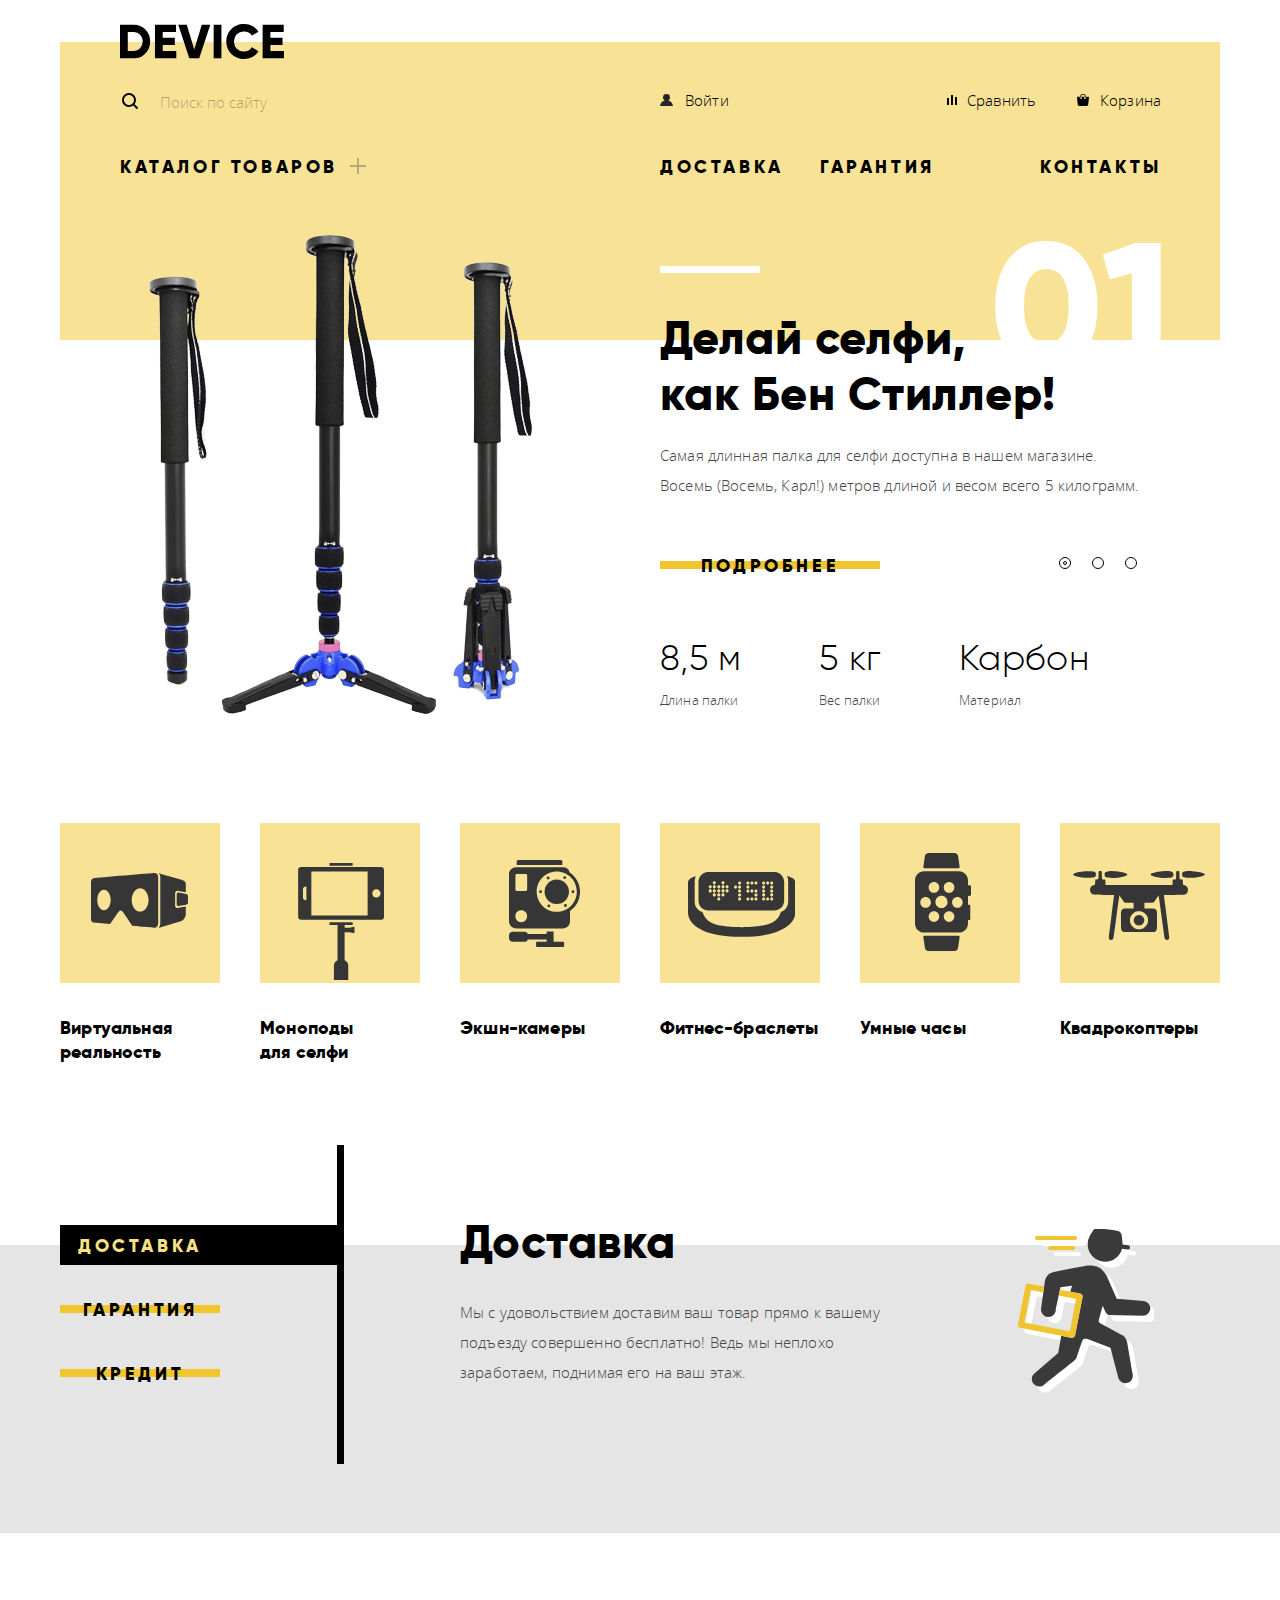
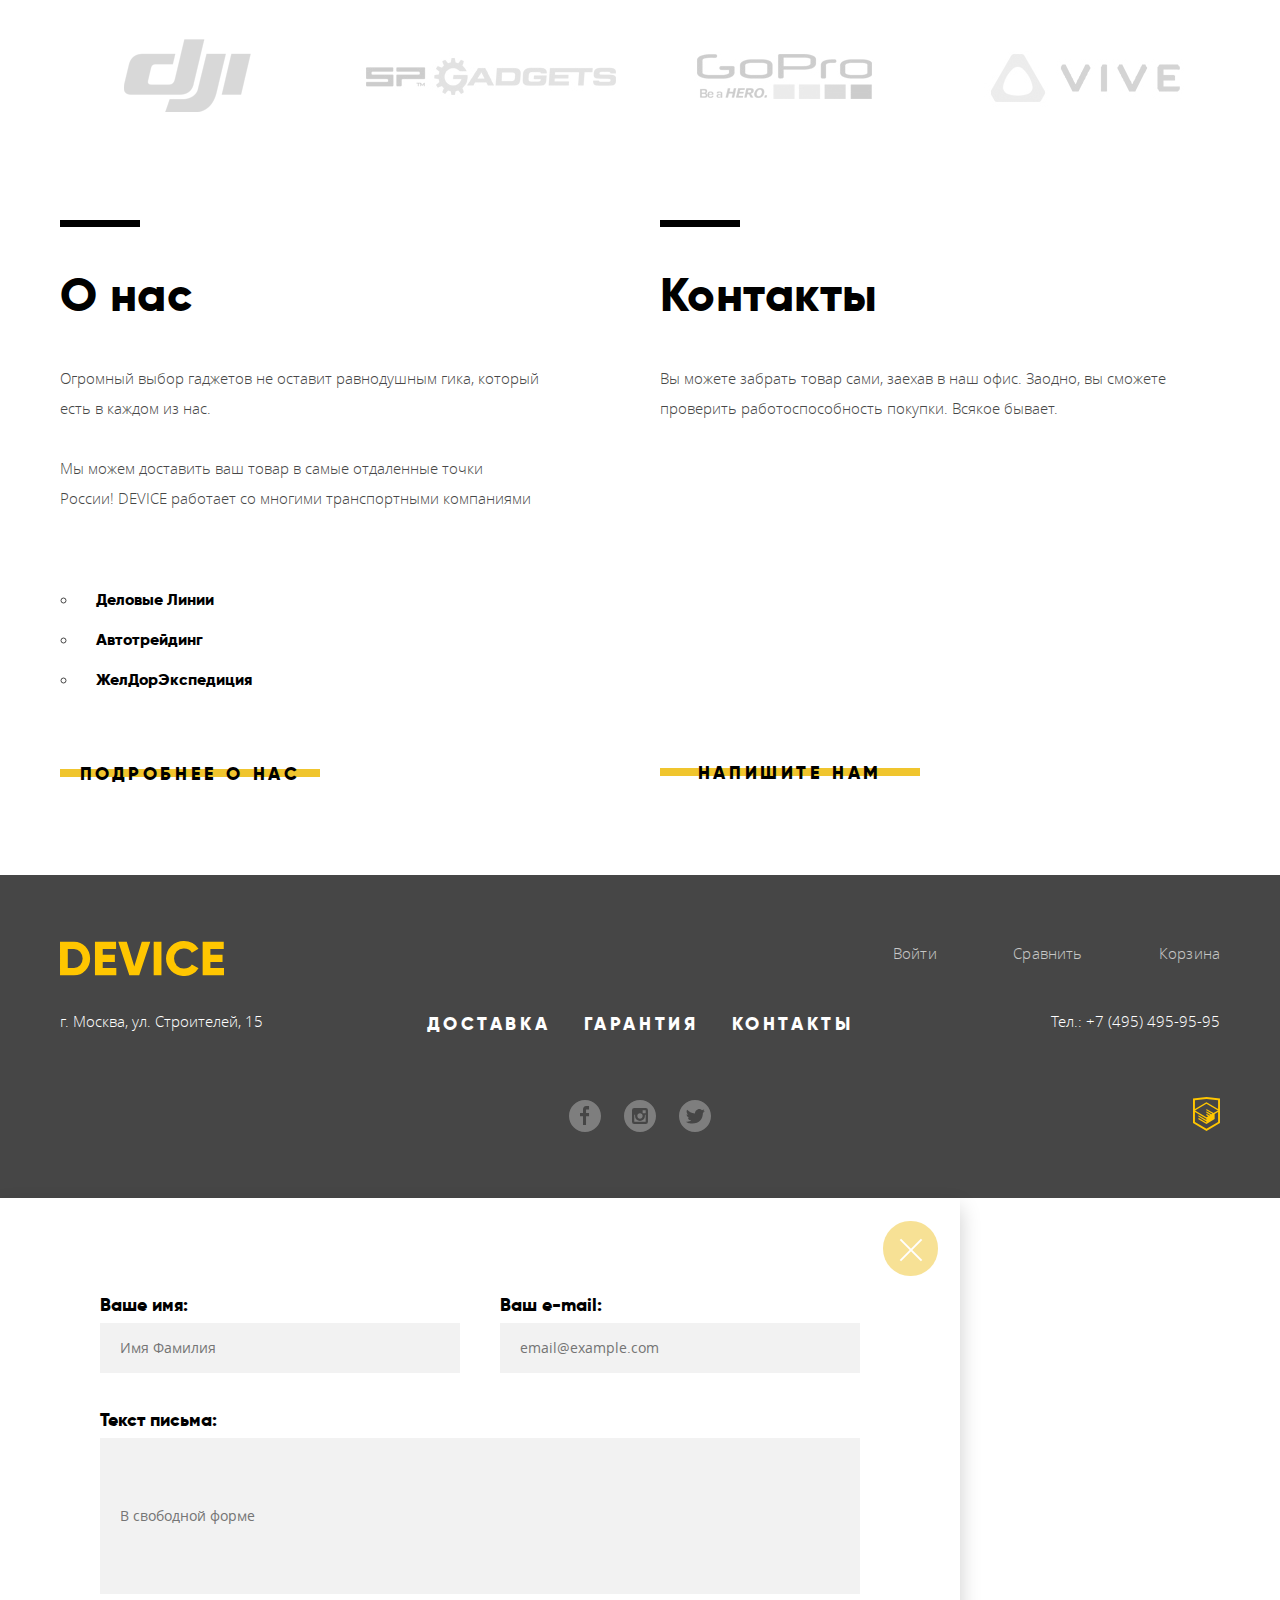
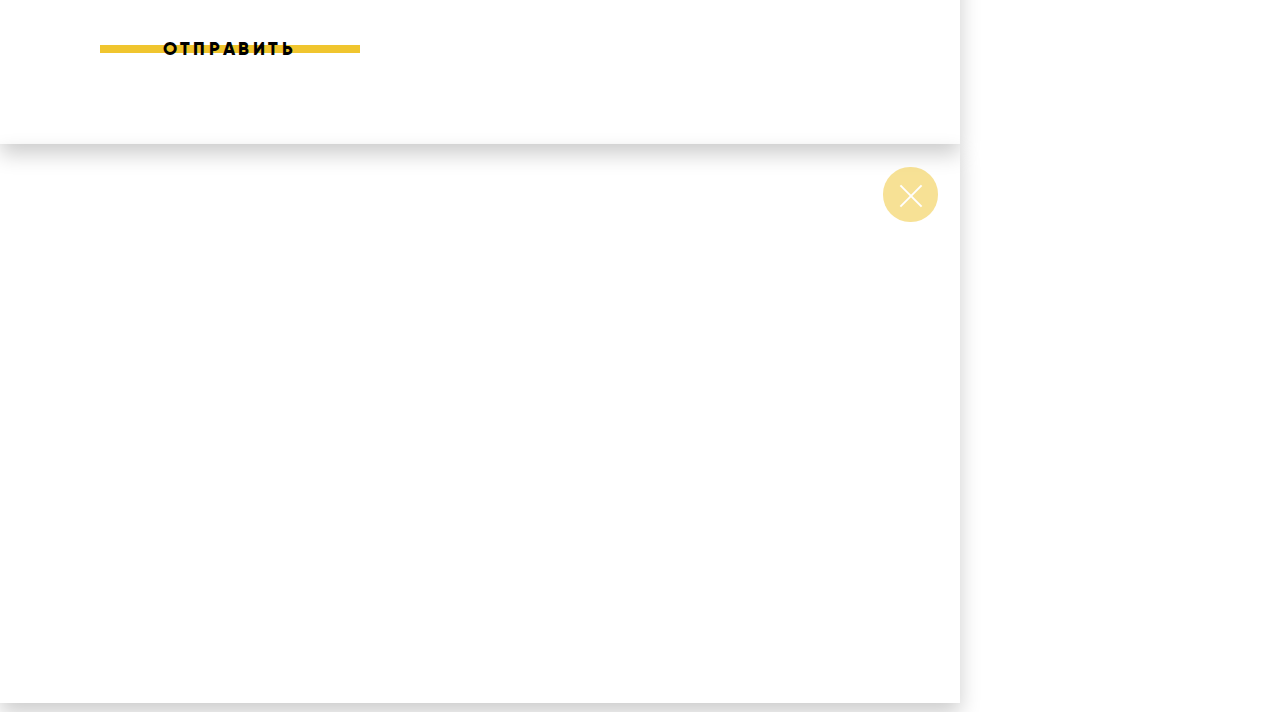
==== index.html @ 066ac33e "index - мелочи в хедере" ====
<!DOCTYPE html>
<html lang="ru">
  <head>
    <meta charset="utf-8">
    <title>HTML Academy: Девайс</title>
    <link rel="stylesheet" href="css/normalize.css">
    <link rel="stylesheet" href="css/style.css">
  </head>
  <body>
    <header class="main-header container">
        <nav class="main-navigation">
          <div class="main-header-logo-block">
            <a class="main-header-logo">
              <img src="img/logo-device-black.svg" width="164" height="35" alt="Логотип интернет-магазина «Device»">
            </a>
          </div>
          <ul class="user-navigation">
            <li class="search-block">
              <form class="search-form" action="https://echo.htmlacademy.ru" method="post">
                <input class="search-input" id="search-text" type="text" name="search-text" placeholder="Поиск по сайту" autocomplete="off">
                <button class="search-button" type="submit">Найти</button>
              </form>
            </li>
            <li class="login-link"><a href="login.html">Войти</a></li>
            <li class="compare"><a href="compare.html">Сравнить</a></li>
            <li class="basket"><a href="basket.html">Корзина</a></li>
          </ul>
          <ul class="site-navigation">
            <li class="header-catalog">
              <a href="catalog.html">Каталог товаров</a>
              <ul class="header-catalog-menu">
                <li><a href="catalog-vr.html">Виртуальная реальность </a></li>
                <li><a href="catalog-monopods.html">Моноподы для селфи</a></li>
                <li><a href="catalog-actioncameras.html">Экшн-камеры</a></li>
                <li><a href="catalog-fitness.html">Фитнес-браслеты</a></li>
                <li><a href="catalog-smartwatches.html">Умные часы</a></li>
                <li><a href="catalog-quadcopters.html">Квадрокоптеры</a></li>
              </ul>
            </li>
            <li class="header-delivery"><a href="delivery.html">Доставка</a></li>
            <li class="header-warranty"><a href="warranty.html">Гарантия</a></li>
            <li class="header-contacts"><a href="contacts.html">Контакты</a></li>
          </ul>
        </nav>
    </header>

    <main>
      <h1 class="visually-hidden">«Device» - интернет-магазин гаджетов</h1>

      <div class="container">
        <section class="slider">
          <h2 class="visually-hidden">Рекомендуемые товары</h2>
          <input class="visually-hidden" type="radio" id="product-1" name="slider-toggle" checked>
          <input class="visually-hidden" type="radio" id="product-2" name="slider-toggle">
          <input class="visually-hidden" type="radio" id="product-3" name="slider-toggle">
          <div class="slider-controls">
            <label for="product-1" aria-label="Первый"></label>
            <label for="product-2" aria-label="Второй"></label>
            <label for="product-3" aria-label="Третий"></label>
          </div>
          <ul class="slider-list">
            <li class="slider-item" id="slide1">
              <h3 class="visually-hidden">Длинная палка для селфи модель XXX</h3>
              <div class="slider-left-column">
                <a class="slider-image" href="catalog-item.html">
                  <img src="img/slider-1.png" width="384" height="486" alt="Длинная палка для селфи модель XXX">
                </a>
              </div>
              <div class="slider-right-column">
                <span class="slider-item-number">01</span>
                <a href="catalog-item.html">
                  <p class="slider-item-slogan">Делай селфи,<br>
                    как Бен Стиллер!
                  </p>
                </a>
                <p class="slider-item-description">Самая длинная палка для селфи доступна в нашем магазине.<br>Восемь (Восемь, Карл!) метров длиной и весом всего 5 килограмм. </p>
                <a class="button slider-item-button" href="catalog-item.html">
                Подробнее</a>
                <h4 class="visually-hidden">Основные параметры товара</h4>
                <table class="slider-table">
                  <tr class="slider-table-head">
                    <td class="col1">Длина палки</td>
                    <td class="col2">Вес палки</td>
                    <td class="col3">Материал</td>
                  </tr>
                  <tr class="slider-table-data">
                    <td>8,5 м</td>
                    <td>5 кг</td>
                    <td>Карбон</td>
                  </tr>
                </table>
              </div>
            </li>

            <li class="slider-item" id="slide2">
              <h3 class="visually-hidden">Мотивирующий фитнес-браслет ХХХ</h3>
              <div class="slider-left-column">
                <a class="slider-image" href="catalog-item.html">
                  <img src="img/slider-2.png" width="345" height="485" alt="Мотивирующий фитнес-браслет ХХХ">
                </a>
              </div>
              <div class="slider-right-column">
                <span class="slider-item-number">02</span>
                <a href="catalog-item.html">
                  <p class="slider-item-slogan">Худеем<br>
                    правильно!
                  </p>
                </a>
                <p class="slider-item-description">Мотивирующие фитнес-браслеты помогут найти в себе силы <br>не пропускать занятия и соблюдать диету.</p>
                <a class="button slider-item-button" href="catalog-item.html">
                Подробнее</a>
                <h4 class="visually-hidden">Основные параметры товара</h4>
                <table class="slider-table">
                  <tr class="slider-table-head">
                    <td class="col1">Без подзарядки</td>
                  </tr>
                  <tr class="slider-table-data">
                    <td>48 часов</td>
                  </tr>
                </table>
              </div>
            </li>

            <li class="slider-item" id="slide3">
              <h3 class="visually-hidden">Квадрокоптер с лазером модель XXX</h3>
              <div class="slider-left-column">
                <a class="slider-image" href="catalog-item.html">
                  <img src="img/slider-3.png" width="526" height="334" alt="Квадрокоптер с лазером модель XXX">
                </a>
              </div>
              <div class="slider-right-column">
                <span class="slider-item-number">03</span>
                <a href="catalog-item.html">
                  <p class="slider-item-slogan">Порхает как бабочка,<br>
                    жалит как пчела!
                  </p>
                </a>
                <p class="slider-item-description">Этот обычный, на первый взгляд, квадрокоптер оснащен <br>мощным лазером, замаскированным под стандартную камеру.</p>
                <a class="button slider-item-button" href="catalog-item.html">
                Подробнее</a>
                <h4 class="visually-hidden">Основные параметры товара</h4>
                <table class="slider-table">
                  <tr class="slider-table-head">
                    <td class="col1">Дальность полета</td>
                    <td class="col2">Радиус поражения</td>
                  </tr>
                  <tr class="slider-table-data">
                    <td>800 м</td>
                    <td>50 м</td>
                  </tr>
                </table>
              </div>
            </li>

          </ul>
        </section>

        <section class="catalog-menu">
          <h2 class="visually-hidden">Разделы каталога</h2>
          <ul class="catalog-menu-list">
            <li class="catalog-menu-item catalog-menu-vr"><a href="catalog-vr.html">Виртуальная реальность</a></li>
            <li class="catalog-menu-item catalog-menu-monopods"><a href="catalog-monopods.html">Моноподы <br>для селфи</a></li>
            <li class="catalog-menu-item catalog-menu-actioncameras"><a href="catalog-actioncameras.html">Экшн-камеры</a></li>
            <li class="catalog-menu-item catalog-menu-fitness"><a href="catalog-fitness.html">Фитнес-браслеты</a></li>
            <li class="catalog-menu-item catalog-menu-smartwatches"><a href="catalog-smartwatches.html">Умные часы</a></li>
            <li class="catalog-menu-item catalog-menu-quadcopters"><a href="catalog-quadcopters.html">Квадрокоптеры</a></li>
          </ul>
        </section>
      </div>

      <section class="services">
        <div class="services-wrapper">
          <div class="container">
            <h2 class="visually-hidden">Услуги</h2>
            <input class="visually-hidden" type="radio" id="delivery" name="services-toggle" checked>
            <input class="visually-hidden" type="radio" id="warranty" name="services-toggle">
            <input class="visually-hidden" type="radio" id="credit" name="services-toggle">

            <div class="services-controls">
              <label class="button services-button service-current" for="delivery">Доставка</label>
              <label class="button services-button" for="warranty">Гарантия</label>
              <label class="button services-button" for="credit">Кредит</label>
            </div>

            <ul class="services-list">
              <li class="services-item" id="slide-delivery">
                <h3 class="service-title">Доставка</h3>
                <p class="service-description">Мы с удовольствием доставим ваш товар прямо к вашему подъезду совершенно бесплатно! Ведь мы неплохо заработаем, поднимая его на ваш этаж.</p>
              </li>
              <li class="services-item" id="slide-warranty">
                <h3 class="service-title">Гарантия</h3>
                <p class="service-description">Если из-за возгорания купленного у нас товара у вас сгорит дом — не переживайте, мы выдадим вам новый. <br>Товар, не дом, конечно же.</p>
              </li>
              <li class="services-item" id="slide-credit">
                <h3 class="service-title">Кредит</h3>
                <p class="service-description">Залезть в долговую яму стало проще! Кредитные консультанты подберут для вас наиболее выгодные условия кредита. Выгодные для нашего банка, разумеется.</p>
              </li>
            </ul>
          </div>
        </div>
      </section>

      <div class="container">
        <section class="logotypes">
          <h2 class="visually-hidden">Логотипы производителей</h2>
          <ul class="logotypes-list">
            <li class="logotypes-item">
              <a class="logotypes-link" href="#">
                <img src="img/logo-1-gray.png" width="260" height="100" alt="Логотип DJI">
                <img class="color" src="img/logo-1.jpg" width="260" height="100" alt="Логотип DJI">
              </a>
            </li>
            <li class="logotypes-item">
              <a class="logotypes-link" href="#">
                <img src="img/logo-2-gray.png" width="260" height="100" alt="Логотип SP Gadgets">
                <img class="color" src="img/logo-2.jpg" width="260" height="100" alt="Логотип SP Gadgets">
              </a>
            </li>
            <li class="logotypes-item">
              <a class="logotypes-link" href="#">
                <img src="img/logo-3-gray.png" width="260" height="100" alt="Логотип GoPro">
                <img class="color" src="img/logo-3.jpg" width="260" height="100" alt="Логотип GoPro">
              </a>
            </li>
            <li class="logotypes-item">
              <a class="logotypes-link" href="#">
                <img src="img/logo-4-gray.png" width="260" height="100" alt="Логотип VIVE">
                <img class="color" src="img/logo-4.jpg" width="260" height="100" alt="Логотип VIVE">
              </a>
            </li>
          </ul>
        </section>

        <div class="index-columns">
          <section class="about-us">
            <a href="about-us.html">
              <h2 class="about-us-title">О нас</h2>
            </a>
            <p class="about-us-description">Огромный выбор гаджетов не оставит равнодушным гика, который есть в каждом из нас.</p>
            <p class="about-us-description">Мы можем доставить ваш товар в самые отдаленные точки России! DEVICE работает со многими транспортными компаниями</p>
            <ul class="transport-list">
              <li class="transport-item"><a href="#">Деловые Линии</a></li>
              <li class="transport-item"><a href="#">Автотрейдинг</a></li>
              <li class="transport-item"><a href="#">ЖелДорЭкспедиция</a></li>
            </ul>
            <p>
              <a class="button about-us-button" href="about-us.html">Подробнее о нас</a>
            </p>
          </section>

          <section class="contacts">
            <a href="contacts.html">
                <h2 class="contacts-title">Контакты</h2>
            </a>
            <p class="contacts-description">Вы можете забрать товар сами, заехав в наш офис. Заодно, вы сможете проверить работоспособность покупки. Всякое бывает.</p>
            <div class="contacts-map">
              <iframe src="https://www.google.com/maps/embed?pb=!1m18!1m12!1m3!1d2249.112548877993!2d37.52742931610148!3d55.68703098053589!2m3!1f0!2f0!3f0!3m2!1i1024!2i768!4f13.1!3m3!1m2!1s0x46b54cf65f5c8955%3A0x694710ccd55501e!2z0YPQuy4g0KHRgtGA0L7QuNGC0LXQu9C10LksIDE1LCDQnNC-0YHQutCy0LAsIDExOTMxMQ!5e0!3m2!1sru!2sru!4v1546180559575" width="560" height="222" style="border:0" allowfullscreen></iframe>
              <!-- <a href="#">
                <img src="img/map.jpg" width="560" height="222" alt="Карта">
              </a> -->
            </div>
            <p>
              <a class="button write-us-button" href="write-us.html">
                Напишите нам
              </a>
            </p>
          </section>
        </div>
      </div>


    </main>

    <footer class="main-footer">
      <div class="main-footer-wrapper">
        <div class="container">
          <div class="footer-top">
            <div class="column-1">
              <a>
                <img class="footer-logo" src="img/logo-device-yellow.svg" width="164" height="35" alt="Логотип интернет-магазина «Device»">
              </a>
            </div>
            <div class="column-2">
              <ul class="footer-user-navigation">
                <li class="footer-login-link"><a href="login.html">Войти</a></li>
                <li class="footer-compare"><a href="compare.html">Сравнить</a></li>
                <li class="footer-basket"><a href="basket.html">Корзина</a></li>
              </ul>
            </div>
          </div>
          <div class="footer-middle">
            <div class="column-1">
              <span class="footer-address">г. Москва, ул. Строителей, 15</span>
            </div>
            <div class="column-2">
              <ul class="middle-menu">
                <li><a href="delivery.html">Доставка</a></li>
                <li><a href="warranty.html">Гарантия</a></li>
                <li><a href="contacts.html">Контакты</a></li>
              </ul>
            </div>
            <div class="column-3">
              <span class="footer-tel">Тел.: +7 (495) 495-95-95</span>
            </div>
          </div>
          <div class="footer-bottom">
            <div class="column-1">
            </div>
            <div class="column-2">
              <ul class="social-buttons">
                <li>
                  <a class="social-button fb-button" href="#" aria-label="Фейсбук">
                  </a>
                </li>
                <li>
                  <a class="social-button instagram-button" href="#" aria-label="Инстаграм">
                  </a>
                </li>
                <li>
                  <a class="social-button twitter-button" href="#" aria-label="Твиттер">
                  </a>
                </li>
              </ul>
            </div>
            <div class="column-3">
              <span class="footer-copyright">
                <a href="https://htmlacademy.ru/intensive/htmlcss">
                  <img src="img/logo-html.svg" width="27" height="35" alt="Логотип HTML Academy">
                </a>
              </span>
            </div>
          </div>
        </div>
      </div>
    </footer>

    <section class="modal modal-write-us">
      <h2 class="visually-hidden">Форма письма</h2>
      <form class="write-us-form" action="https://echo.htmlacademy.ru" method="post">
        <p class="write-us-item">
          <label class="write-us-label" for="user-name">Ваше имя:</label>
          <input class="write-us-name" id="user-name" type="text" name="user-name" placeholder="Имя Фамилия">
        </p>
        <p class="write-us-item">
          <label class="write-us-label" for="user-email">Ваш e-mail:</label>
          <input class="write-us-email" id="user-email" type="email" name="user-email" placeholder="email@example.com">
        </p>
        <p class="write-us-item">
          <label class="write-us-label" for="email-text">Текст письма:</label>
          <input class="write-us-text" id="email-text" type="text" name="email-text" placeholder="В свободной форме">
        </p>
        <button class="button email-send-button" type="submit">Отправить</button>
      </form>
      <button class="modal-close" type="button" aria-label="Закрыть"></button>
    </section>

    <section class="modal modal-map">
      <h2 class="visually-hidden">Как до нас добраться</h2>
      <iframe src="https://www.google.com/maps/embed?pb=!1m18!1m12!1m3!1d2249.112548877993!2d37.52742931610148!3d55.68703098053589!2m3!1f0!2f0!3f0!3m2!1i1024!2i768!4f13.1!3m3!1m2!1s0x46b54cf65f5c8955%3A0x694710ccd55501e!2z0YPQuy4g0KHRgtGA0L7QuNGC0LXQu9C10LksIDE1LCDQnNC-0YHQutCy0LAsIDExOTMxMQ!5e0!3m2!1sru!2sru!4v1546180559575" width="960" height="559" style="border:0" ></iframe>
      <!-- <p>
        <img src="img/map-big.jpg" width="960" height="559" alt="Офис компании по адресу ул. Строителей, 15, Москва">
      </p> -->
      <button class="modal-close" type="button" aria-label="Закрыть"></button>
    </section>

  </body>
</html>
---- css/style.css ----
/*
* {
  background: rgba(0, 255, 0, 0.13);
} */



@font-face {
    font-family: "gilroyextrabold";
    src: url("../fonts/gilroyextrabold-webfont.woff2") format("woff2");
    font-weight: 800;
    font-style: normal;
}

@font-face {
    font-family: "gilroylight";
    src: url("../fonts/gilroylight-webfont.woff2") format("woff2");
    font-weight: 300;
    font-style: normal;
}

@font-face {
    font-family: "open_sanslight";
    src: url("../fonts/opensans-light-webfont.woff2") format("woff2");
    font-weight: 300;
    font-style: normal;
}

@font-face {
    font-family: "open_sansregular";
    src: url("../fonts/opensans-regular-webfont.woff2") format("woff2");
    font-weight: 400;
    font-style: normal;
}

body {
  margin: 0;
  padding: 0;

  font-family: "open_sanslight", Arial, sans-serif;
  font-size: 15px;
  line-height: 30px;
  font-weight: 300;
  color: #464646;

  background-color: #ffffff;
}

a {
  text-decoration: none;
}

img {
  max-width: 100%;
  height: auto;

}

.visually-hidden:not(:focus):not(:active),
input[type="checkbox"].visually-hidden,
input[type="radio"].visually-hidden {
  position: absolute;

  width: 1px;
  height: 1px;
  margin: -1px;
  border: 0;
  padding: 0;

  white-space: nowrap;

  clip-path: inset(100%);
  clip: rect(0 0 0 0);
  overflow: hidden;
}

.page-title,
.services-item h3,
.about-us-title,
.contacts-title {
  font-family: "gilroyextrabold", Arial, sans-serif;
  font-size: 47px;
  line-height: 48px;
  font-weight: 800;
  text-align: left;
  color: #000000;
  letter-spacing: 0.01em;

  background-color: #ffffff;
  border: none;
}

/* ---------- Кнопки ---------- */
.button {
  position: relative;
  display: block;

  box-sizing: border-box;
  width: 260px;
  height: 40px;

  margin: 0;
  padding: 0;

  padding-top: 12px;

  z-index: 1;

  font-family: "gilroyextrabold", Arial, sans-serif;
  font-size: 18px;
  line-height: 18px;
  font-weight: 800;
  text-align: center;
  color: #000000;
  text-transform: uppercase;
  letter-spacing: 0.2em;

  background-color: #ffffff;
  border: none;

  /* Временно */
  /* outline: 1px solid gray; */
}

.button::before {
  content: "";

  position: absolute;
  width: inherit;
  height: 8px;
  top: 16px;
  left: 0;

  z-index: -1;

  background-color: #f0c52e;
}

.button:hover::before,
.button:focus::before
 {
  transform: scaleY(5);
  transition-duration: 0.25s;
}

.button:active {
  color: rgba(0, 0, 0, 0.3);
}

/* -------------------- */

.slider-item-button {
  width: 220px;
  margin-top: 45px;
}

.services-button {
  width: 160px;
  margin-bottom: 24px;
  background-color: transparent;
}

.about-us-button {
  width: 260px;
  margin-top: 53px;
}

.write-us-button {
  width: 260px;
  margin-top: 58px;
}

/* Кнопки всплывающих окон */
.email-send-button {
  padding-top: 0;

  cursor: pointer;
}

/* Кнопки страницы каталога */
.filter-button {
  background-color: #eeeeee;
}





.container {
  display: flex;
  flex-direction: column;

  box-sizing: border-box;
  width: 1200px;
  padding: 0 20px;
  margin-left: auto;
  margin-right: auto;
}

.main-header.container {
  box-sizing: border-box;
  width: 1160px;
  padding: 0 60px;

  margin-top: 24px;
  /* Временно для сетки */
  min-height: 203px;

  box-shadow: 0 18px #ffffff inset;
}

.main-header-logo-block {
  /* width: 1160px; */
  height: 35px;
  margin-bottom: 18px;
}

.main-header {
  /* position: relative; */

  color: #000000;
  letter-spacing: 0.01em;

  background-color: #f7e296;
}

.main-header a {
  color: #000000;
}

.main-header a:hover,
.main-header a:focus {
  opacity: 0.6;
}

.main-header a:active {
  opacity: 0.3;
}

.main-header-logo:hover,
.main-header-logo:focus {
  opacity: 0.6;
}

.main-header-logo:active {
  opacity: 0.3;
}

.main-header ul {
  list-style: none;
}

.main-navigation {
}

.user-navigation {
  display: flex;
  flex-wrap: wrap;

  justify-content: flex-start;
  align-items: top;
  min-height: 49px;
  margin: 0;
  padding: 0;
  margin-bottom: 29px;

  list-style: none;
}

.user-navigation li:not(:first-child) {
  margin-top: 8px;
}

.search-block {
  width: 440px;
}

.search-form {
  width: 440px;
  display: flex;

  margin: 0;
  padding: 0;
}

.search-input {
  box-sizing: border-box;
  width: 355px;
  height: 49px;

  /* padding-bottom: 13px; */
  padding-left: 40px;
  padding-right: 20px;

  color: #000000;

  vertical-align: middle;

  border: none;
  box-shadow: 0 -2px 0 0 #000000 inset;

  background-image: url("../img/search.svg") ;
  background-repeat: no-repeat; background-position: 2px 16px;
  background-color: inherit;
}

input.search-input::placeholder {
  color: rgba(0, 0, 0, 0.3);
}

input.search-input:hover::placeholder, input.search-input:focus::placeholder {
  color: rgba(0, 0, 0, 0.6);
}

.search-input:focus {
  outline: 0;
}

.search-button {
  box-sizing: border-box;
  width: 85px;
  height: 49px;

  color: #000000;

  border: none;
  border: 2px solid #000000;

  background: none;
}

.search-button:hover,
.search-button:hover {
  color: #ffffff;
  background-color: #000000;
  cursor: pointer;
}

.search-button:active {
  color: rgba(255, 255, 255, 0.3);
}

.search-input:placeholder-shown + .search-button {
   display: none
}

.search-input:focus + .search-button {
   display: block;
}

.search-input:placeholder-shown {
  box-shadow: none;
}

.search-input:focus {
  box-shadow: 0 -2px 0 0 #000000 inset;
}

.user-navigation a {
  display: block;
  padding-left: 25px;
}

.login-link a {
  background-image: url("../img/user.svg") ;
  background-repeat: no-repeat; background-position: 0px 9px;
}

.compare a {
  margin-left: 2px;

  background-image: url("../img/compare.svg") ;
  background-repeat: no-repeat; background-position: 5px 10px;
}

.basket a {
  margin-left: 5px;

  background-image: url("../img/cart.svg") ;
  background-repeat: no-repeat; background-position: 2px 9px;
}


/*
.login-link {
  width: 260px;
  margin-left: 100px;
}

.compare {
  width: 120px;
  margin-left: 20px;
}

.basket {
  width: 90px;
  margin-left: 10px;
}
 */


 .login-link {
   width: 80px;
   margin-left: 100px;
 }

 .compare {
   width: 100px;
   margin-left: 200px;
 }

 .basket {
   width: 90px;
   margin-left: 30px;
 }



.site-navigation {
  display: flex;
  flex-wrap: wrap;

  justify-content: flex-start;
  margin: 0;
  padding: 0;
  /* margin-bottom: 19px; */

  list-style: none;
}

.header-catalog {
  position: relative;
  /* width: 230px; */
  width: 255px;
}

.header-catalog:hover > a,
.header-catalog:focus > a {
  opacity: 0.6;
}

.header-catalog > a:active {
  opacity: 0.3;
}

.header-catalog:before {
  content: "";
  position: absolute;
  width: 16px;
  height: 2px;

  right: 9px;
  top: 10px;

  background-color: #b8a974;
}

.header-catalog:after {
  content: "";
  position: absolute;
  width: 2px;
  height: 16px;

  right: 16px;
  top: 3px;

  background-color: #b8a974;
}

.header-delivery {
  width: 160px;
  margin-left: 285px;
}
.header-warranty {
  width: 120px;
}
.header-contacts {
  width: 120px;
  margin-left: 100px;
}

.site-navigation {
  font-family: "gilroyextrabold", Arial, sans-serif;
  font-size: 18px;
  line-height: 24px;
  font-weight: 800;
  color: #000000;
  text-transform: uppercase;
  letter-spacing: 0.2em;

  background-color: #f7e296;
}


.header-catalog-menu {
  position: absolute;
  left: -60px;
  z-index: 10;

  display: flex;
  flex-direction: column;
  justify-content: flex-start;
  align-content: flex-start;
  flex-wrap: wrap;

  box-sizing: border-box;
  height: 161px;
  width: 1160px;

  margin: 0;
  padding: 0;
  padding-left: 60px;
  padding-right: 60px;
  padding-top: 20px;
  padding-bottom: 33px;

  font-family: "open_sanslight", Arial, sans-serif;
  font-size: 15px;
  line-height: 36px;
  font-weight: 300;
  letter-spacing: 0.01em;
  color: #000000;
  text-transform: none;


  list-style: none;
  background-color: #f7e296;
  /* Временно скрываем выпадающее меню*/
  display: none;
}

.header-catalog:hover .header-catalog-menu {
  display: flex;
}

.header-catalog-menu li {
  width: 200px;
  margin-right: 40px;
}

.header-catalog-menu li:nth-child(5) {
  margin-bottom: 36px;
}

.header-catalog-menu li:nth-child(n+4) {
  width: 160px;
}



.slider {
  position: relative;
  min-height: 516px;
  margin-bottom: 80px;
}

.slider-list {
  position: relative;

  margin: 0;
  padding: 0;
  list-style: none;
}

.slider-item {
  display: flex;
  justify-content: space-between;

  box-shadow: 0 113px #f7e296 inset;
}

.slider-item::before {
  content: "";
  position: absolute;
  left: 600px;
  top: 39px;
  width: 100px;
  height: 7px;
  background-color: #ffffff;
}

.slider-left-column {
  display: flex;
  width: 560px;
}

.slider-right-column {
  width: 560px;
}

.slider-item:nth-child(1) .slider-image {
  margin: 4px auto;
}

.slider-item:nth-child(2) .slider-image {
  margin-top: 15px;
  margin-left: 116px;
}

.slider-item:nth-child(3) .slider-image {
  margin-top: 67px;
  margin-left: 32px;
}

.slider-item-number {
  position: absolute;
  top: -8px;
  right: 45px;

  font-family: "gilroyextrabold", Arial, sans-serif;
  font-size: 179.2px;
  line-height: 179.2px;
  font-weight: 800;
  text-align: left;
  color: #ffffff;
  letter-spacing: 0.01em;

  background-color: transparent;
  border: none;
}

.slider-item-slogan {
  position: relative;
  margin: 0px;
  margin-top: 84px;

  font-family: "gilroyextrabold", Arial, sans-serif;
  font-size: 47px;
  line-height: 56px;
  font-weight: 800;
  text-align: left;
  color: #000000;
  letter-spacing: 0.01em;

  background-color: transparent;
  border: none;
}

.slider-item-description {
  width: 500px;
  /* width: 482px; */
  margin: 0;
  margin-top: 17px;

  letter-spacing: 0.01em;
}


.slider-table {
  border-collapse: collapse;
  margin-top: 49px;
}

.slider-table td {
padding: 0;
}

.col1 {
  width: 159px;
}

.col2 {
  width: 140px;
}

.col3 {
  width: 160px;
}

.slider-table-head {
  display: table-row-group;

  font-size: 13px;
  line-height: 20px;
  letter-spacing: 0.01em;
}

.slider-table-data {
  display: table-header-group;

  font-family: "gilroylight", Arial, sans-serif;
  font-size: 36px;
  line-height: 48px;
  font-weight: 300;
  color: #000000;
  letter-spacing: 0.01em;

  background-color: #ffffff;
}

.slider-table-head td {
  padding-top: 8px;
}

.slider-controls {
  position: absolute;
  height: 12px;

  bottom: 174px;
  right: 66px;

  z-index: 5;
}

.slider-controls label {
  position: relative;
  display: inline-block;
  width: 10px;
  height: 10px;
  margin-right: 17px;

  vertical-align: top;

  background-color: transparent;
  border: 1px solid #000000;
  border-radius: 50%;
  cursor: pointer;
}

.slider-item {
  display: none;
}

#product-1:checked ~ .slider-list #slide1,
#product-2:checked ~ .slider-list #slide2,
#product-3:checked ~ .slider-list #slide3 {
  display: flex;
}

#product-1:checked ~ .slider-controls label[for="product-1"]::before,
#product-2:checked ~ .slider-controls label[for="product-2"]::before,
#product-3:checked ~ .slider-controls label[for="product-3"]::before {
  content: "";
  position: absolute;
  width: 2px;
  height: 2px;
  z-index: 5;
  left: 50%;
  top: 50%;
  margin: -2px;
  background-color: inherit;
  border: 1px solid #000000;
  border-radius: 50%;
}


.catalog-menu {
  min-height: 242px;
  margin-bottom: 80px;
}

.catalog-menu-list {
  display: flex;
  justify-content: flex-start;
  flex-wrap: wrap;

  width: 1160px;

  margin: 0;
  padding: 0;

  list-style: none;
}

.catalog-menu-item {
  width: 160px;
  margin-right: 40px;

  font-family: "gilroyextrabold", Arial, sans-serif;
  font-size: 18px;
  line-height: 24px;
  font-weight: 800;
  letter-spacing: 0.01em;

  background-color: #ffffff;
}

.catalog-menu-item:nth-child(6) {
  margin-right: 0;
}

.catalog-menu-item a {
  display: flex;
  flex-direction: column;
  position: relative;
  color: #000000;
  text-decoration: none;
}

.catalog-menu-item a::before {
  display: block;
  content: "";
  width: 160px;
  height: 160px;
  margin-bottom: 33px;

  background-color: #f7e296;
  background-repeat: no-repeat;
  background-position: center;
}

.catalog-menu-item a::after{
  display: block;
  position: absolute;
  content: "";
  width: 160px;
  height: 160px;

  background-repeat: no-repeat;
}

.catalog-menu-vr a::after{
  background-image: url("../img/popular-1.svg");
  background-position: 31px 50px;
}

.catalog-menu-monopods a::after{
  background-image: url("../img/popular-2.svg");
  background-position: 38px 40px;
}

.catalog-menu-actioncameras a::after{
  background-image: url("../img/popular-3.svg");
  background-position: 49px 37px;
}

.catalog-menu-fitness a::after{
  background-image: url("../img/popular-4.svg");
  background-position: 28px 49px;
}

.catalog-menu-smartwatches a::after{
  background-image: url("../img/popular-5.svg");
  background-position: 55px 30px;
}

.catalog-menu-quadcopters a::after{
  background-image: url("../img/popular-6.svg");
  background-position: 13px 48px;
}

.catalog-menu-item a:hover::before,
.catalog-menu-item a:focus::before {
  background-color: #f0c52e;
}

.catalog-menu-item a:active::after {
  opacity: 0.3;
}

.catalog-menu-item a:active {
  color: rgba(0, 0, 0, 0.3);
}


.services {
  margin-bottom: 0;
}

.services-wrapper {
  width: 100%;
  background-color: #e5e5e5;
  box-shadow: 0 100px #ffffff inset;
}

.services .container {
  display: flex;
  flex-direction: row;
  align-items: flex-start;

  box-sizing: border-box;
}

.services-controls {
  display: flex;
  flex-direction: column;
  width: 277px;
  padding-top: 80px;
  vertical-align: middle;
}

.services-list {
  box-sizing: border-box;
  width: 883px;
  margin: 0;
  padding: 0;
  padding-top: 60px;
  padding-left: 116px;


  margin-bottom: 69px;
  min-height: 319px;

  border-left: 7px solid #000000;

  list-style: none;
}

.services-item {
  min-height: 180px;

  background-repeat: no-repeat;
}

.services-item:nth-child(1) {
  background-image: url("../img/delivery.svg");
  background-position: 558px 24px;
}

.services-item:nth-child(2) {
  background-image: url("../img/warranty.svg");
  background-position: 543px 0px;
}

.services-item:nth-child(3) {
  background-image: url("../img/credit.svg");
  background-position: 534px 0px;
}

.services-item h3 {
  margin: 0;
  padding: 0;

  padding-top: 14px;
  background-color: transparent;
}

.service-description {
  width: 460px;
  margin-top: 30px;
  padding-bottom: 20px;
  letter-spacing: 0.01em;
}

.services-controls label {
  cursor: pointer;
}

.services-item {
  display: none;
}

#delivery:checked ~ .services-list #slide-delivery,
#warranty:checked ~ .services-list #slide-warranty,
#credit:checked ~ .services-list #slide-credit {
  display: block;
}

#delivery:checked ~ .services-controls label[for="delivery"],
#warranty:checked ~ .services-controls label[for="warranty"],
#credit:checked ~ .services-controls label[for="credit"] {
  color: #f7e184;
  background-color: #000000;
  box-shadow: 117px 0 0 0 #000000;
}

#delivery:checked ~ .services-controls label[for="delivery"]::before,
#warranty:checked ~ .services-controls label[for="warranty"]::before,
#credit:checked ~ .services-controls label[for="credit"]::before {
  display: none;
}


.logotypes {
  /* min-height: 288px; */
  margin-top: 94px;
  margin-bottom: 93px;
}

.logotypes-list {
  display: flex;

  margin: 0;
  padding: 0;

  list-style: none;
}

.logotypes-item {
  margin-right: 40px;
}

.logotypes-item:nth-child(4) {
  margin-right: 0;
}

.logotypes-link {
  display: flex;
}

.logotypes-link img.color {
  display: none;
}

.logotypes-link:hover img,
.logotypes-link:focus img
 {
  display: none;
}
.logotypes-link:hover img.color,
.logotypes-link:focus img.color {
  display: block;
}

.index-columns {
  display: flex;
  justify-content: space-between;
}


.transport-list a {
  font-family: "gilroyextrabold", Arial, sans-serif;
  font-size: 16px;
  line-height: 40px;
  font-weight: 800;
  color: #000000;
  letter-spacing: 0;

  background-color: #ffffff;
  border: none;
}



.about-us {
  position: relative;
  width: 480px;
  min-height: 573px;
}

.contacts {
  position: relative;
  width: 560px;
  min-height: 573px;
}

.about-us:before,
.contacts:before {
  content: "";
  position: absolute;
  width: 80px;
  height: 7px;
  top: 0;
  left: 0;

  background-color: #000000;
}

.about-us-title,
.contacts-title {
  margin: 0;
  padding: 0;

  padding-top: 52px;
  margin-bottom: 43px;
}


.about-us-description {
  display: block;
  margin-bottom: 30px;
}

.transport-list {
  margin: 0;
  padding: 0;

  margin-top: 67px;
  margin-left: 18px;

  list-style-type: circle;

}

.transport-list li {
  padding-left: 18px;

}

.contacts-map {
  margin-top: 40px;
}

/*-----------------------*/
/*-----------------------*/
/*Cтраница каталога*/
/*-----------------------*/
/*-----------------------*/

.inner-page .main-header {
  margin-bottom: 37px;
}

.page-title {
  margin: 0;
  padding: 0;
  padding-left: 60px;
  margin-bottom: 25px;

}


.breadcrumbs {
  list-style: none;
}

.breadcrumbs {
  display: flex;
  padding: 0;
  margin: 0;
  padding-left: 60px;
  margin-bottom: 39px;
}


.breadcrumbs a,
.breadcrumbs-current {
  font-family: "open_sanslight", Arial, sans-serif;
  font-size: 14px;
  line-height: 24px;
  font-weight: 300;
  letter-spacing: 0.01em;
  color: #000000;

  background-color: #ffffff;
  border: none;
  opacity: 0.3;
}

.breadcrumbs a:hover,
.breadcrumbs a:focus {
  opacity: 0.6;
}

.breadcrumbs a:active {
  opacity: 0.1;
}

.filter-title,
.sorting-title {
  font-family: "gilroyextrabold", Arial, sans-serif;
  font-size: 16px;
  line-height: 24px;
  font-weight: 800;
  text-transform: uppercase;

  color: #000000;
  letter-spacing: 0.2em;
}

.filters form {
font-size: 14px;
line-height: 40px;
}

.filter fieldset {
  margin: 0;
  padding: 0;
  border: none;
}

.filter ul {
  margin: 0;
  padding: 0;
}

.filter legend {
  font-family: "gilroyextrabold", Arial, sans-serif;
  font-size: 18px;
  line-height: 24px;
  font-weight: 800;
  color: #000000;
  letter-spacing: 0.01em;
}

.filter ul {
  list-style: none;
  letter-spacing: 0.01em;
}

.filter-input:disabled + label {
  color: #a6a6a6;
}

.catalog-list {
  list-style: none;
}

.catalog-item-name {
  font-family: "gilroyextrabold", Arial, sans-serif;
  font-size: 18px;
  line-height: 24px;
  font-weight: 800;
  color: #000000;
  letter-spacing: 0.01em;

  background-color: #ffffff;
}

.catalog-item-price {
  font-family: "gilroylight", Arial, sans-serif;
  font-size: 16px;
  line-height: 24px;
  font-weight: 300;
  color: #464646;
  letter-spacing: 0.01em;

  background-color: #ffffff;
}

.catalog-item:hover img,
.catalog-item:focus img,
.catalog-item:active img {
  opacity: 0.7;
}

.catalog-wrapper {
  display: flex;
  justify-content: center;
  width: 100%;
}

.catalog-left-side {
  background-color: #efefef;
  flex-grow: 1;

  box-shadow: 0 70px #dcdcdc inset;
}

.catalog-right-side {
  flex-grow: 1;

  box-shadow: 0 70px #efefef inset;
}

.catalog-container {
  display: flex;
  box-sizing: border-box;
  width: 1200px;
}

.filters-column {
  box-sizing: border-box;
  width: 348px;
  min-height: 1288px;
  padding-left: 80px;
  padding-right: 28px;
  background: #efefef;
  box-shadow: 0 70px #dcdcdc inset;
}

.filter-title {
  display: inline-block;
  margin: 0;
  padding: 0;
  margin-top: 25px;
  margin-bottom: 248px;
}

.catalog-column {
  width: 852px;
  padding-left: 72px;
  padding-right: 20px;

  box-shadow: 0 70px #efefef inset;
}

.sorting {
  height: 70px;
  margin-bottom: 70px;
}

.sorting-title {
  display: inline-block;
  margin: 0;
  padding: 0;
  margin-top: 25px;
}

.catalog-list {
  display: flex;
  flex-wrap: wrap;
  padding: 0;
  margin: 0;
  margin-bottom: 29px;

  list-style: none;
}

.catalog-item {
  width: 360px;
  margin-right: 40px;
  margin-bottom: 40px;

  /* Временно для сетки */
  min-height: 466px;
  /* background-color: transparent; */
  /* box-shadow: inset 0 0 0 2px purple; */
}

.catalog-item:nth-child(2n) {
  margin-right: 0;
}

.pagination {
  display: flex;
  align-items: center;
  min-height: 70px;
  margin-bottom: 77px;
}

.pagination-list {
  display: flex;
  padding: 0;
  margin: 0;
  list-style: none;
}


/*------------------*/
/*------------------*/
/*------------------*/

.main-footer {
  margin-top: 67px;
  color: #ffffff;
  letter-spacing: 0.01em;

  background-color: #464646;
}

.footer-logo:hover,
.footer-logo:focus {
  opacity: 0.6;
}

.footer-logo:active {
  opacity: 0.3;
}

.main-footer ul {
  list-style: none;
}

.footer-user-navigation a {
  color: #ffffff;
  opacity: 0.7;
  background-color: #464646;
}

.footer-user-navigation a:hover,
.footer-user-navigation a:focus {
  opacity: 1;
}

.footer-user-navigation a:active {
  opacity: 0.3;
}
.middle-menu a {
  font-family: "gilroyextrabold", Arial, sans-serif;
  font-size: 18px;
  line-height: 24px;
  font-weight: 800;
  color: #ffffff;
  text-transform: uppercase;
  letter-spacing: 0.2em;

  background-color: #464646;
}

.middle-menu a:hover,
.middle-menu a:focus
 {
  opacity: 0.6;
}

.middle-menu a:active
 {
  opacity: 0.3;
}

.footer-copyright a:hover,
.footer-copyright a:focus
 {
  opacity: 0.6;
}

.footer-copyright a:active
 {
  opacity: 0.3;
}

.main-footer-wrapper {
  width: 100%;
  background-color: #464646;
}

.main-footer .container {
  display: flex;
  flex-direction: column;
  box-sizing: border-box;
  padding-top: 66px;
  padding-bottom: 66px;
  /* margin-top: 82px; */
}

.footer-top {
  display: flex;
  height: 35px;
  margin-bottom: 35px;
}

.footer-top .column-1 {
  width: 180px;
}

.footer-top .column-2 {
  display: flex;
  width: 327px;
  margin-left: 655px;

}

.footer-user-navigation {
  display: flex;
  justify-content: space-between;
  width: 327px;
  margin: 0;
  padding: 0;

  line-height: 24px;

  list-style: none;
}

.footer-middle {
  display: flex;
  justify-content: space-between;
  height: 25px;

  margin-bottom: 61px;
}

.footer-middle .column-1 {
  width: 260px;

  line-height: 21px;
  letter-spacing: 0;
}

.footer-middle .column-2 {
  width: 427px;

  line-height: 27px;
}

.middle-menu {
  display: flex;
  justify-content: space-between;
  margin: 0;
  padding: 0;

  list-style: none;
}

.footer-middle .column-3 {
  width: 260px;

  text-align: right;
  line-height: 21px;
  letter-spacing: 0;
}

.footer-bottom {
  display: flex;
  justify-content: space-between;
  align-items: flex-end;

  height: 35px;
}

.footer-bottom .column-1 {
  width: 80px;
}

.footer-bottom .column-2 {
  width: 142px;
}

.social-buttons {
  display: flex;
  flex-wrap: wrap;
  justify-content: space-between;
  width: 142px;
  margin: 0;
  padding: 0;

  list-style: none;
}

.social-button {
  display: block;
  width: 32px;
  height: 32px;

  opacity: 0.3;
}

.social-button:hover,
.social-button:focus {
  opacity: 0.6;
}

.social-button:active {
  opacity: 0.1;
}

.fb-button {
  background-image: url("../img/fb.svg");
}

.instagram-button {
  background-image: url("../img/instagram.svg");
}

.twitter-button {
  background-image: url("../img/twitter.svg");
}


/*
.footer-social ul {
  display: flex;
  flex-wrap: wrap;
  justify-content: space-between;
  width: 141px;
  margin: 0 auto;
  padding: 0;

  list-style: none;
}

.footer-social b {
  display: block;
  margin-bottom: 15px;
}

.social-button {
  display: flex;
  align-items: center;
  justify-content: center;
  width: 43px;
  height: 43px;

  background-color: #000000;
}

.social-button:hover,
.social-button:focus {
  background-color: #ffffff;
} */





.footer-bottom .column-3 {
  display: flex;
  justify-content: flex-end;
  width: 80px;
  height: 35px;
}


.modal-write-us {
  position: relative;
  box-sizing: border-box;
  width: 960px;
  padding-top: 95px;
  padding-bottom: 75px;
  padding-left: 100px;
  padding-right: 100px;

  color: #000000;
  background-color: #ffffff;

  box-shadow: 0 10px 20px rgba(0, 0, 0, 0.2);

  /* Временно */
  /* outline: 1px solid gray; */
}

.write-us-form label {
  font-family: "gilroyextrabold", Arial, sans-serif;
  font-size: 18px;
  line-height: 24px;
  font-weight: 800;
  color: #000000;
  letter-spacing: 0;

  background-color: #ffffff;
  border: none;
}

.write-us-form input {
  font-family: "open_sansregular", Arial, sans-serif;
  font-size: 14px;
  line-height: 18px;
  font-weight: 400;
  color: #464646;

  background-color: #f2f2f2;
  border: none;
}

.write-us-form {
  display: flex;
  flex-wrap: wrap;
  justify-content: space-between;
  width: 760px;
  /* min-height: 390px; */

  /* Временно */
  /* outline: 1px solid gray; */
}

.write-us-item {
  margin: 0;
  margin-bottom: 35px;

  /* Временно */
  /* outline: 1px solid gray; */
}

.write-us-item:nth-child(1),
.write-us-item:nth-child(2) {
  width: 360px;

}

.write-us-item:nth-child(3) {
  width: 100%;
}

.write-us-item label {
  display: block;
  margin-bottom: 6px;
}

.write-us-item input {
  box-sizing: border-box;
  width: 100%;
  margin: 0;
  padding-top: 16px;
  padding-bottom: 16px;
  padding-left: 20px;

  /* Временно */
  /* outline: 1px solid gray; */
}

.write-us-text {
  min-height: 156px;
}

.write-us-text::-webkit-input-placeholder {
  vertical-align: top;
}

.modal-close {
  position: absolute;
  top: 23px;
  right: 22px;
  width: 55px;
  height: 55px;

  border-radius: 27px;
  border: none;

  background-color: #f0c52e;
  opacity: 0.5;
}

.modal-close:before {
  content: "";
  position: absolute;
  width: 30px;
  height: 2px;

  margin-left: -15px;

  background-color: #ffffff;

  transform: rotate(45deg);
}

.modal-close:after {
  content: "";
  position: absolute;
  width: 30px;
  height: 2px;

  margin-left: -15px;

  background-color: #ffffff;

  transform: rotate(-45deg);
}

.modal-close:hover,
.modal-close:focus {
  opacity: 1;
}

.modal-close:active {
  opacity: 0.3;
}

.modal-map {
  position: relative;

  box-sizing: border-box;
  width: 960px;
  height: 559px;


  box-shadow: 0 10px 20px rgba(0, 0, 0, 0.2);
}
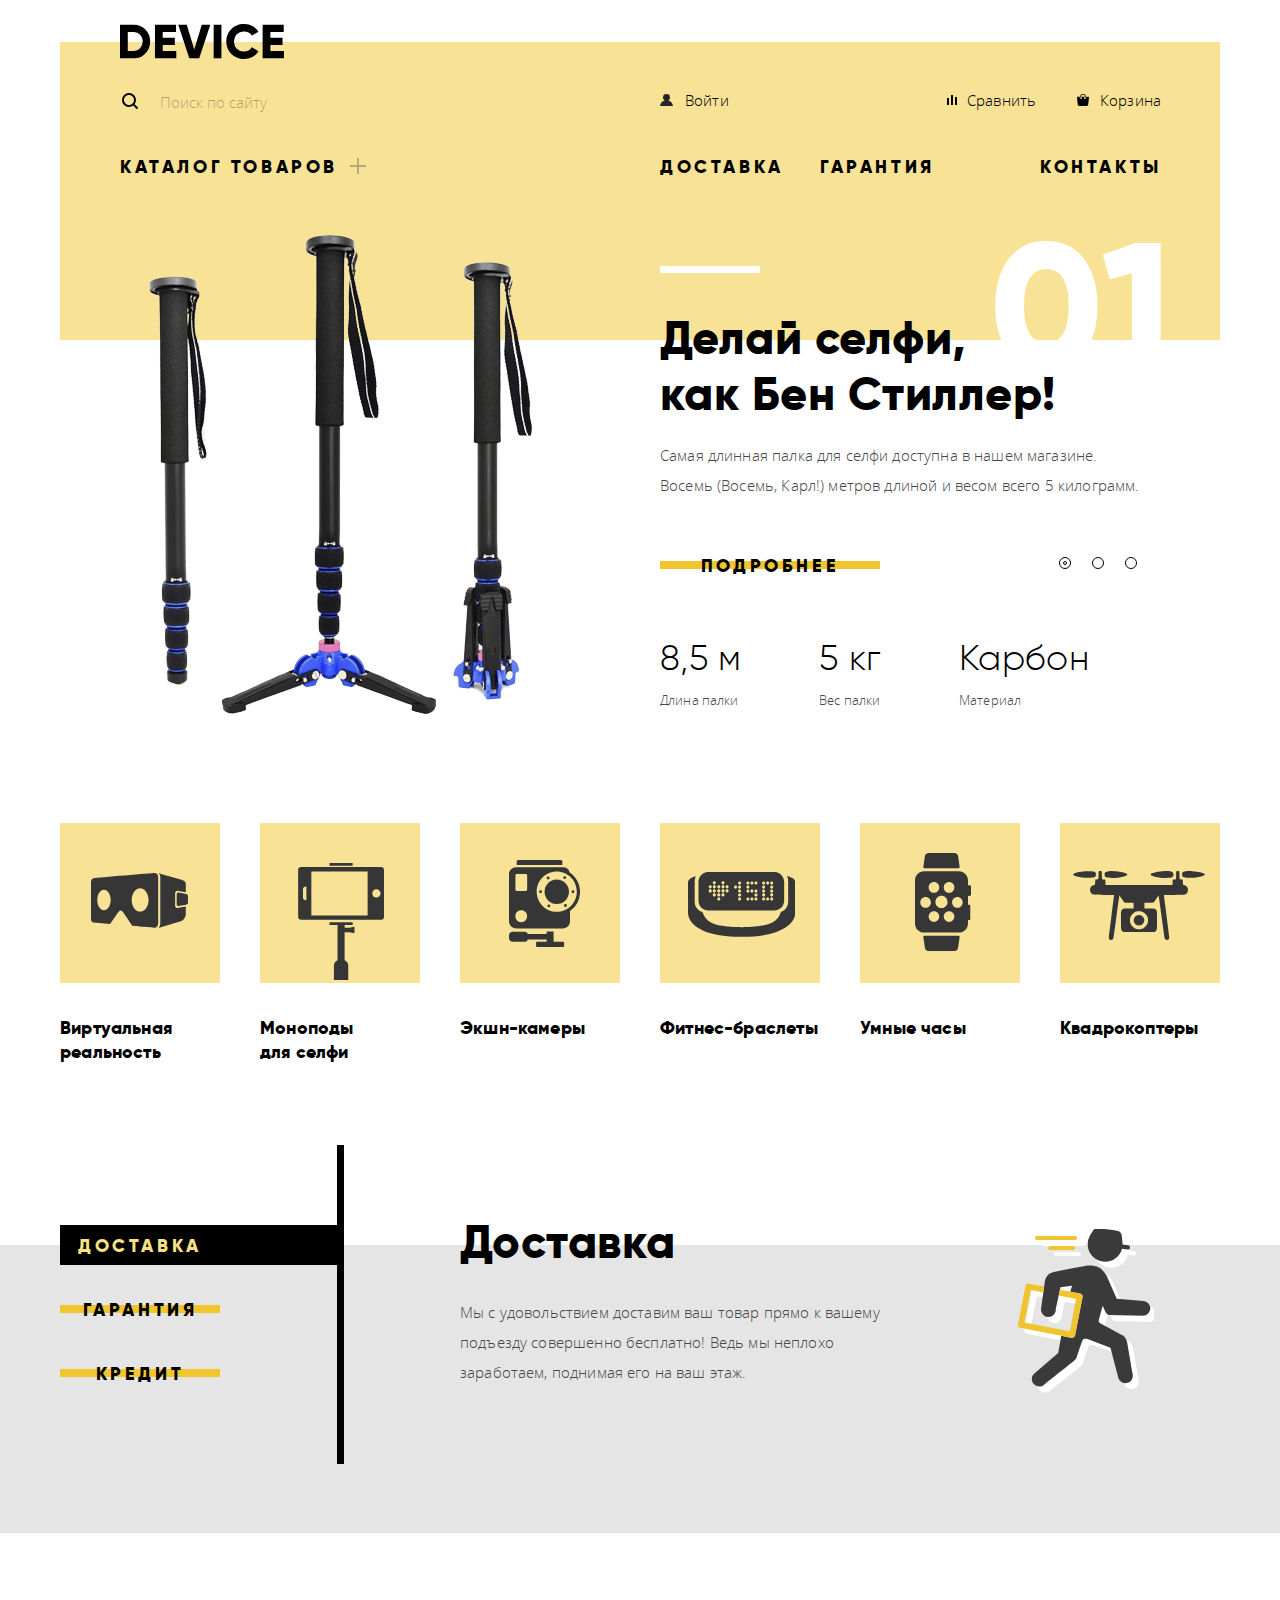
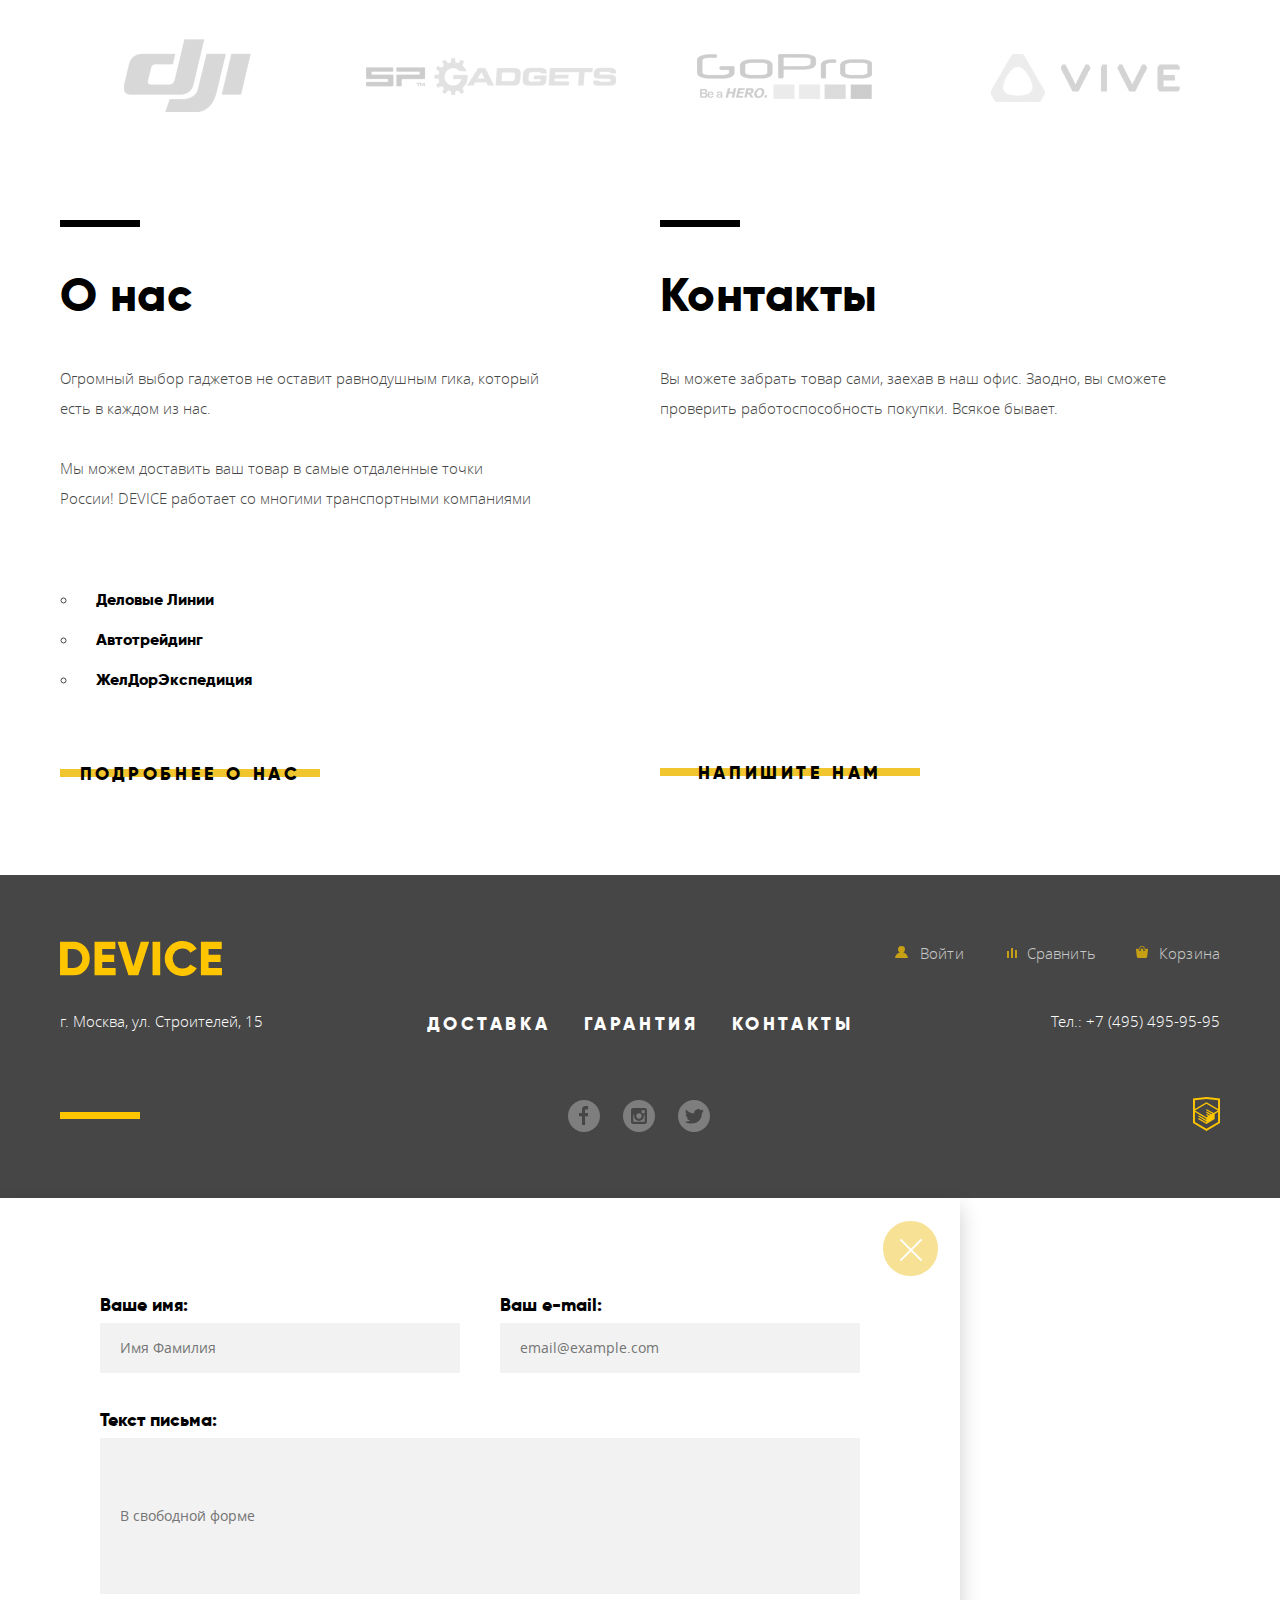
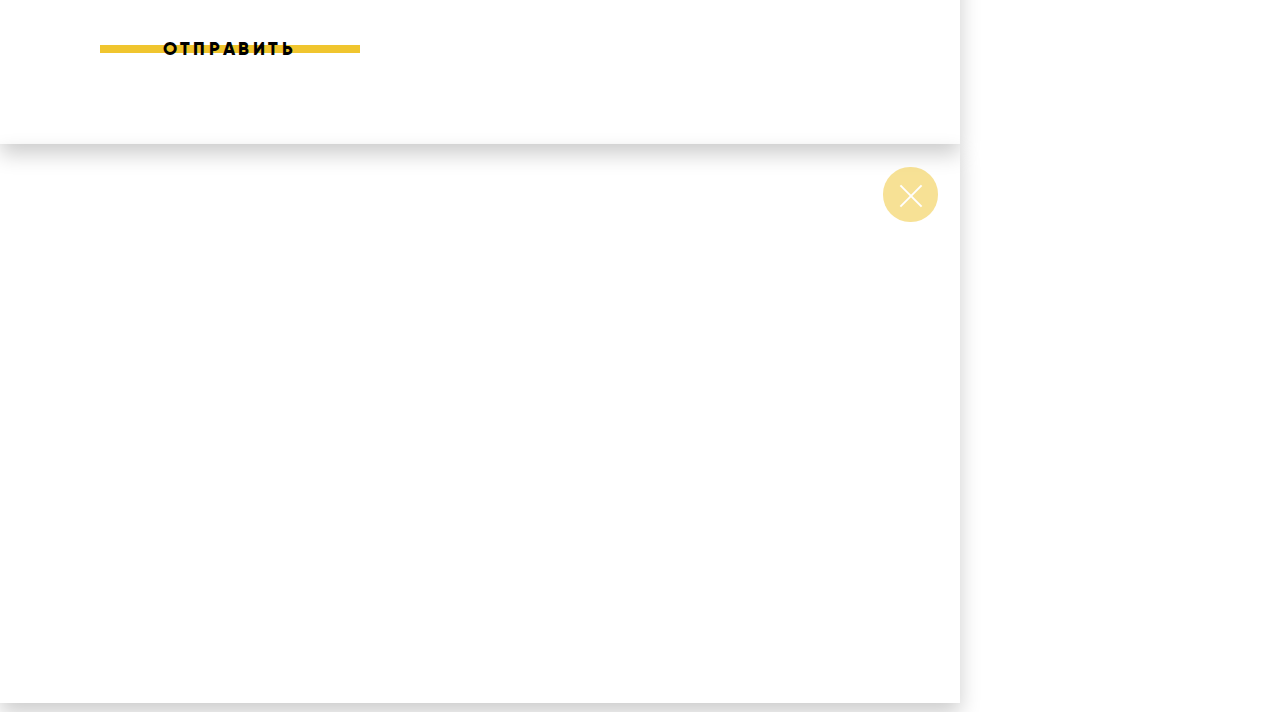
==== commit abd1f064: "index - мелкие доработки футера" ====
--- a/index.html
+++ b/index.html
@@ -275,18 +275,14 @@
       <div class="main-footer-wrapper">
         <div class="container">
           <div class="footer-top">
-            <div class="column-1">
-              <a>
-                <img class="footer-logo" src="img/logo-device-yellow.svg" width="164" height="35" alt="Логотип интернет-магазина «Device»">
-              </a>
-            </div>
-            <div class="column-2">
-              <ul class="footer-user-navigation">
-                <li class="footer-login-link"><a href="login.html">Войти</a></li>
-                <li class="footer-compare"><a href="compare.html">Сравнить</a></li>
-                <li class="footer-basket"><a href="basket.html">Корзина</a></li>
-              </ul>
-            </div>
+            <a>
+              <img class="footer-logo" src="img/logo-device-yellow.svg" width="162" height="35" alt="Логотип интернет-магазина «Device»">
+            </a>
+            <ul class="footer-user-navigation">
+              <li class="footer-login-link"><a href="login.html">Войти</a></li>
+              <li class="footer-compare"><a href="compare.html">Сравнить</a></li>
+              <li class="footer-basket"><a href="basket.html">Корзина</a></li>
+            </ul>
           </div>
           <div class="footer-middle">
             <div class="column-1">
@@ -304,8 +300,6 @@
             </div>
           </div>
           <div class="footer-bottom">
-            <div class="column-1">
-            </div>
             <div class="column-2">
               <ul class="social-buttons">
                 <li>
@@ -322,13 +316,9 @@
                 </li>
               </ul>
             </div>
-            <div class="column-3">
-              <span class="footer-copyright">
-                <a href="https://htmlacademy.ru/intensive/htmlcss">
-                  <img src="img/logo-html.svg" width="27" height="35" alt="Логотип HTML Academy">
-                </a>
-              </span>
-            </div>
+            <a class="footer-copyright" href="https://htmlacademy.ru/intensive/htmlcss">
+              <img src="img/logo-html.svg" width="27" height="35" alt="Логотип HTML Academy">
+            </a>
           </div>
         </div>
       </div>
--- a/css/style.css
+++ b/css/style.css
@@ -379,25 +379,6 @@
   background-image: url("../img/cart.svg") ;
   background-repeat: no-repeat; background-position: 2px 9px;
 }
-
-
-/*
-.login-link {
-  width: 260px;
-  margin-left: 100px;
-}
-
-.compare {
-  width: 120px;
-  margin-left: 20px;
-}
-
-.basket {
-  width: 90px;
-  margin-left: 10px;
-}
- */
-
 
  .login-link {
    width: 80px;
@@ -1329,6 +1310,56 @@
   background-color: #464646;
 }
 
+.footer-top {
+  display: flex;
+  justify-content: space-between;
+  margin-bottom: 35px;
+}
+
+.footer-top > a {
+  width: 162px;
+  height: 35px;
+}
+
+.footer-user-navigation {
+  display: flex;
+  margin: 0;
+  padding: 0;
+
+  line-height: 24px;
+
+  list-style: none;
+}
+
+.footer-user-navigation a {
+  display: block;
+  padding-left: 25px;
+  margin-left: 38px;
+}
+
+.footer-login-link a {
+  background-image: url("../img/user-yellow.svg") ;
+  background-repeat: no-repeat; background-position: 0px 5px;
+}
+
+.footer-compare a {
+  /* margin-left: 2px; */
+
+  background-image: url("../img/compare-yellow.svg") ;
+  background-repeat: no-repeat;
+  background-position: 5px 7px;
+}
+
+.footer-basket a {
+  /* margin-left: 5px; */
+
+  background-image: url("../img/cart-yellow.svg") ;
+  background-repeat: no-repeat;
+  background-position: 2px 5px;
+}
+
+
+
 .footer-logo:hover,
 .footer-logo:focus {
   opacity: 0.6;
@@ -1379,13 +1410,13 @@
   opacity: 0.3;
 }
 
-.footer-copyright a:hover,
-.footer-copyright a:focus
+.footer-copyright:hover,
+.footer-copyright:focus
  {
   opacity: 0.6;
 }
 
-.footer-copyright a:active
+.footer-copyright:active
  {
   opacity: 0.3;
 }
@@ -1404,34 +1435,6 @@
   /* margin-top: 82px; */
 }
 
-.footer-top {
-  display: flex;
-  height: 35px;
-  margin-bottom: 35px;
-}
-
-.footer-top .column-1 {
-  width: 180px;
-}
-
-.footer-top .column-2 {
-  display: flex;
-  width: 327px;
-  margin-left: 655px;
-
-}
-
-.footer-user-navigation {
-  display: flex;
-  justify-content: space-between;
-  width: 327px;
-  margin: 0;
-  padding: 0;
-
-  line-height: 24px;
-
-  list-style: none;
-}
 
 .footer-middle {
   display: flex;
@@ -1471,20 +1474,30 @@
   letter-spacing: 0;
 }
 
+
 .footer-bottom {
-  display: flex;
-  justify-content: space-between;
+  position: relative;
+  display: flex;
+  justify-content: flex-end;
   align-items: flex-end;
 
   height: 35px;
 }
 
-.footer-bottom .column-1 {
+.footer-bottom::before {
+  content: "";
+  position: absolute;
+  left: 0px;
+  top: 15px;
   width: 80px;
-}
+  height: 7px;
+  background-color: #ffc600;
+}
+
 
 .footer-bottom .column-2 {
   width: 142px;
+  margin-right: 483px;
 }
 
 .social-buttons {
@@ -1527,47 +1540,8 @@
   background-image: url("../img/twitter.svg");
 }
 
-
-/*
-.footer-social ul {
-  display: flex;
-  flex-wrap: wrap;
-  justify-content: space-between;
-  width: 141px;
-  margin: 0 auto;
-  padding: 0;
-
-  list-style: none;
-}
-
-.footer-social b {
-  display: block;
-  margin-bottom: 15px;
-}
-
-.social-button {
-  display: flex;
-  align-items: center;
-  justify-content: center;
-  width: 43px;
-  height: 43px;
-
-  background-color: #000000;
-}
-
-.social-button:hover,
-.social-button:focus {
-  background-color: #ffffff;
-} */
-
-
-
-
-
-.footer-bottom .column-3 {
-  display: flex;
-  justify-content: flex-end;
-  width: 80px;
+.footer-copyright {
+  width: 27px;
   height: 35px;
 }
 
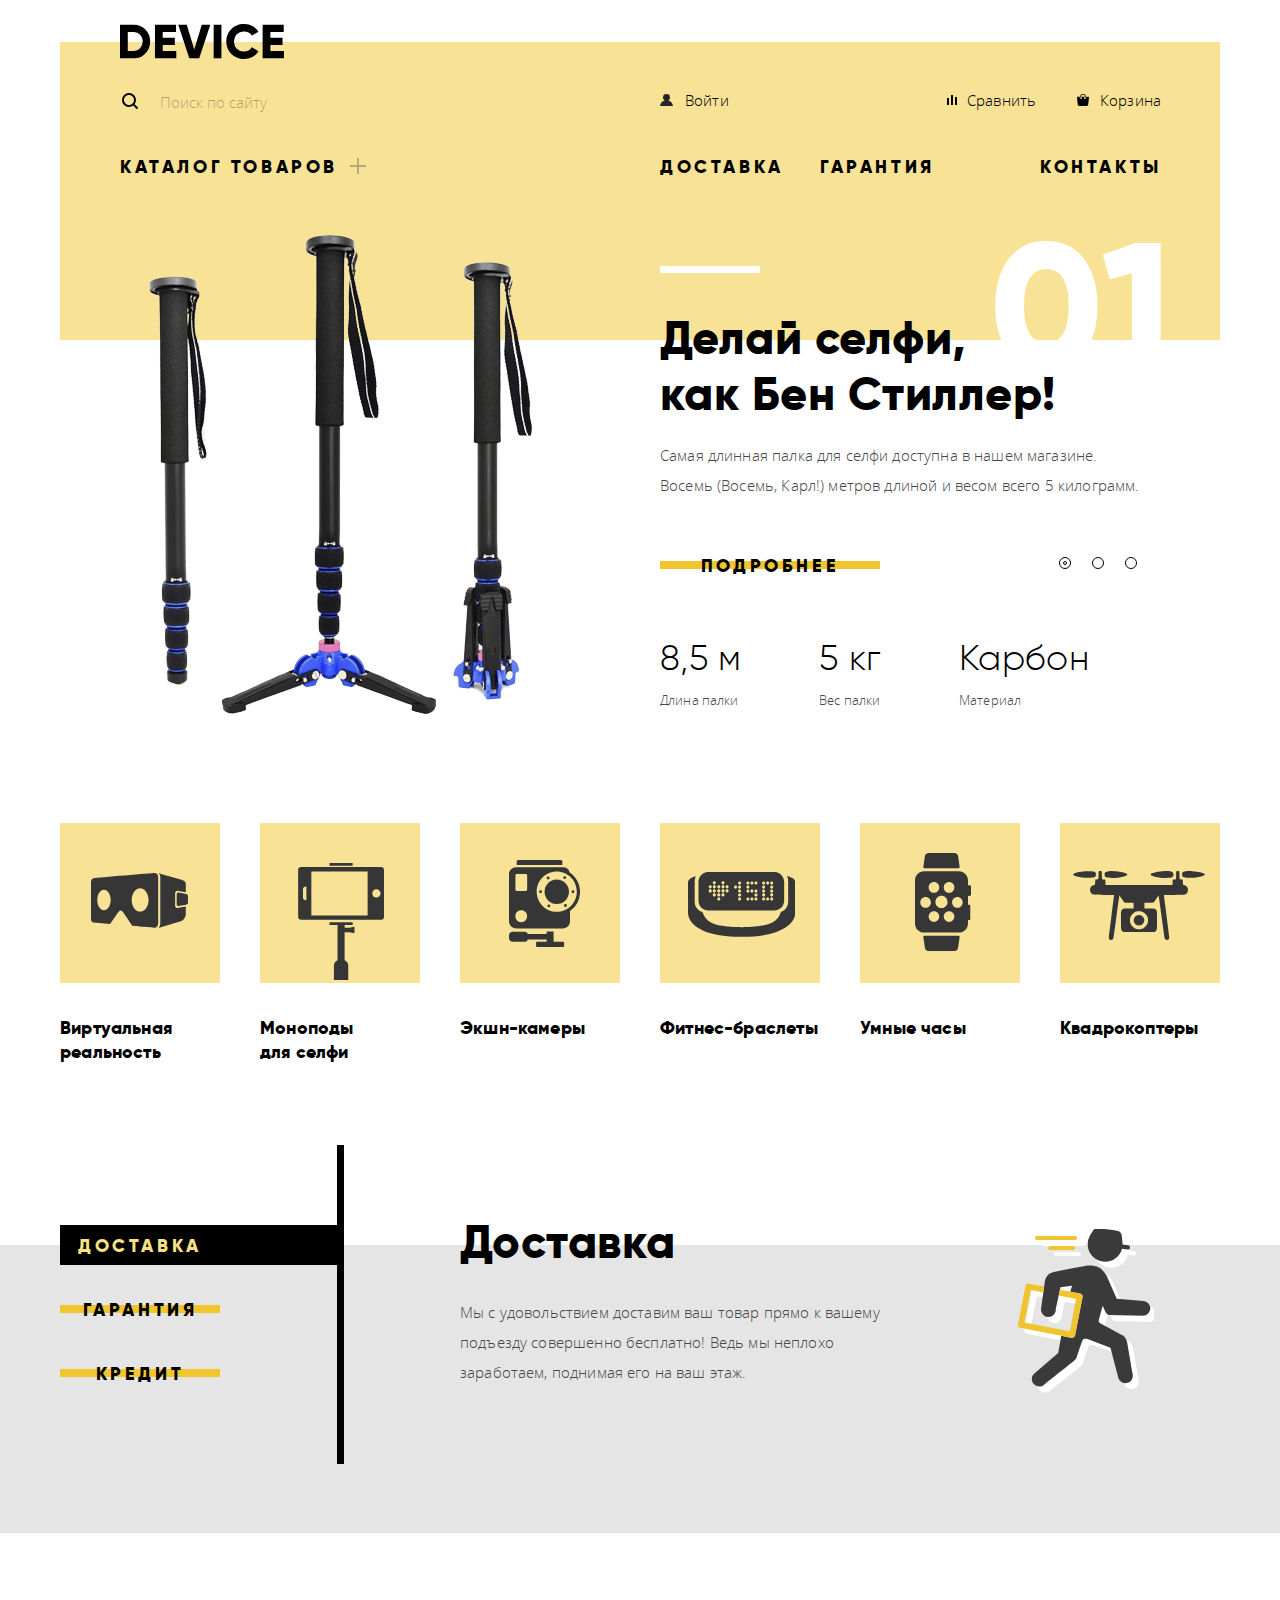
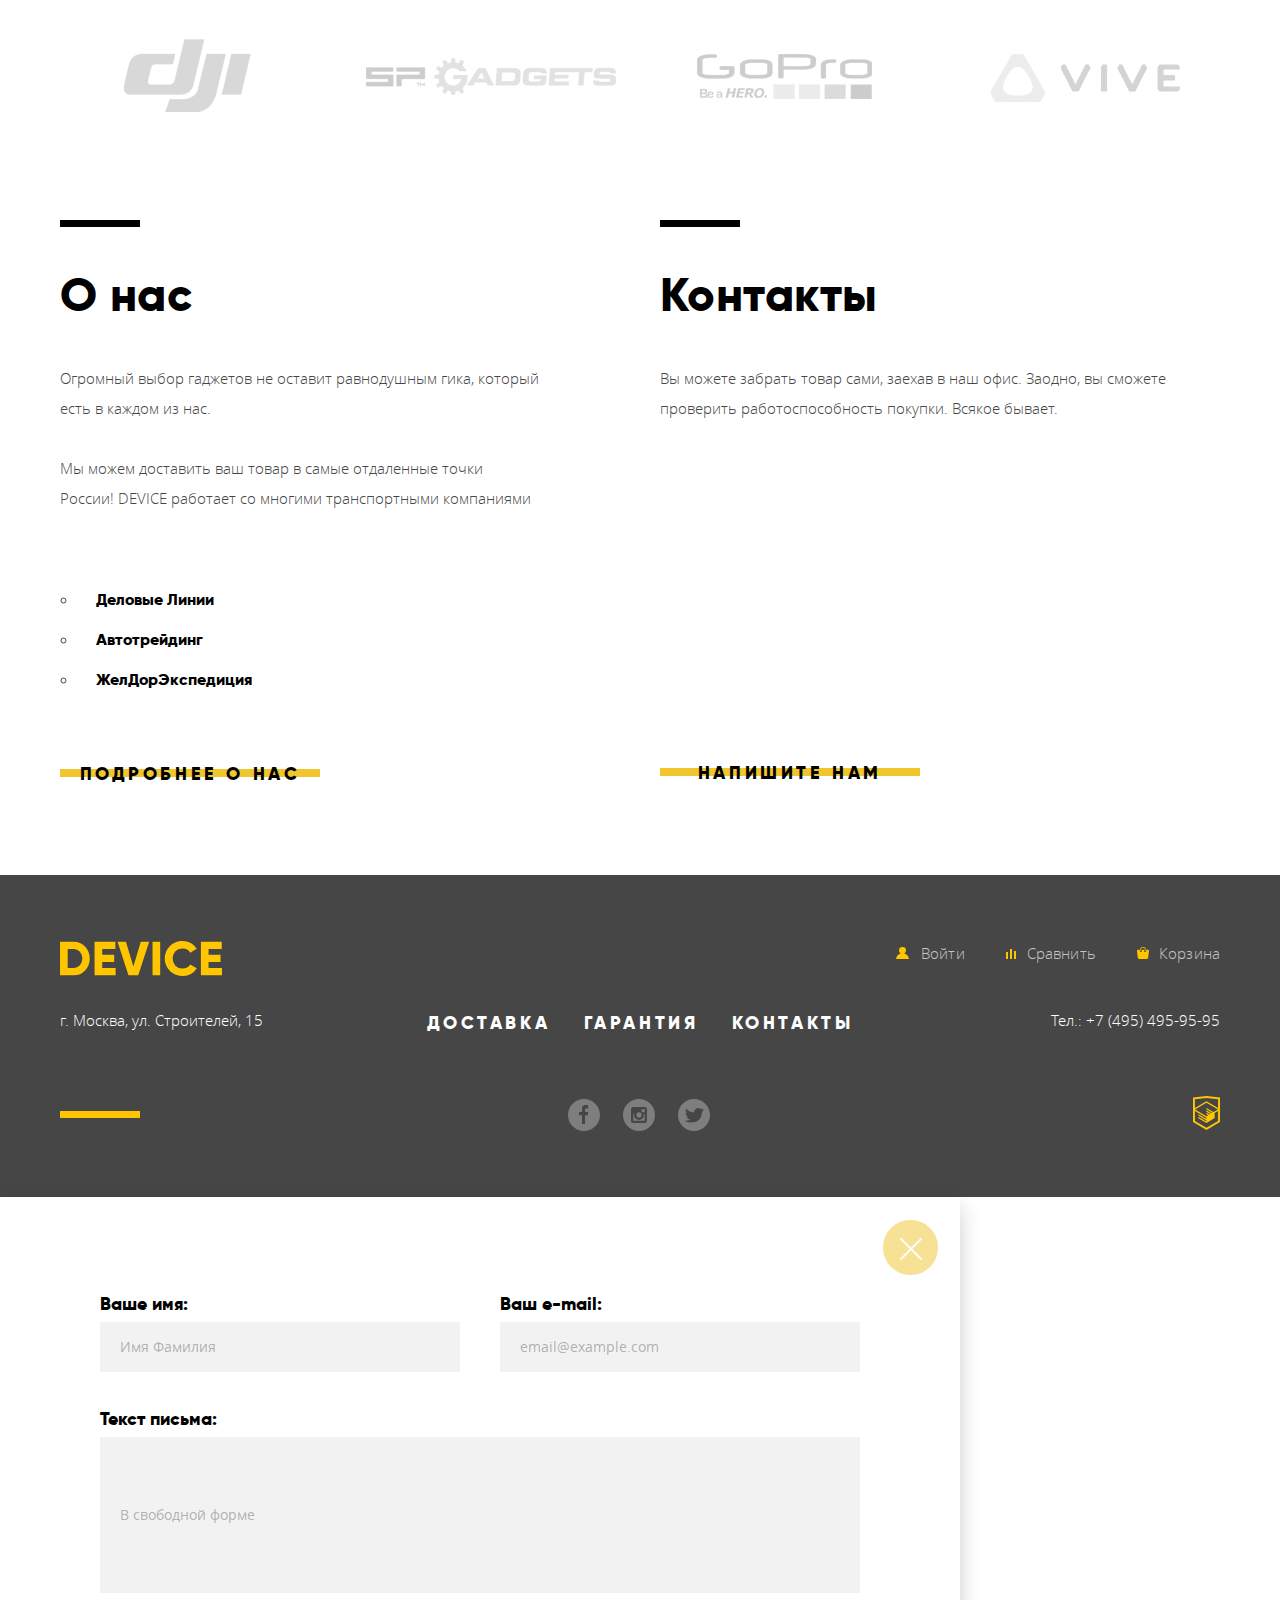
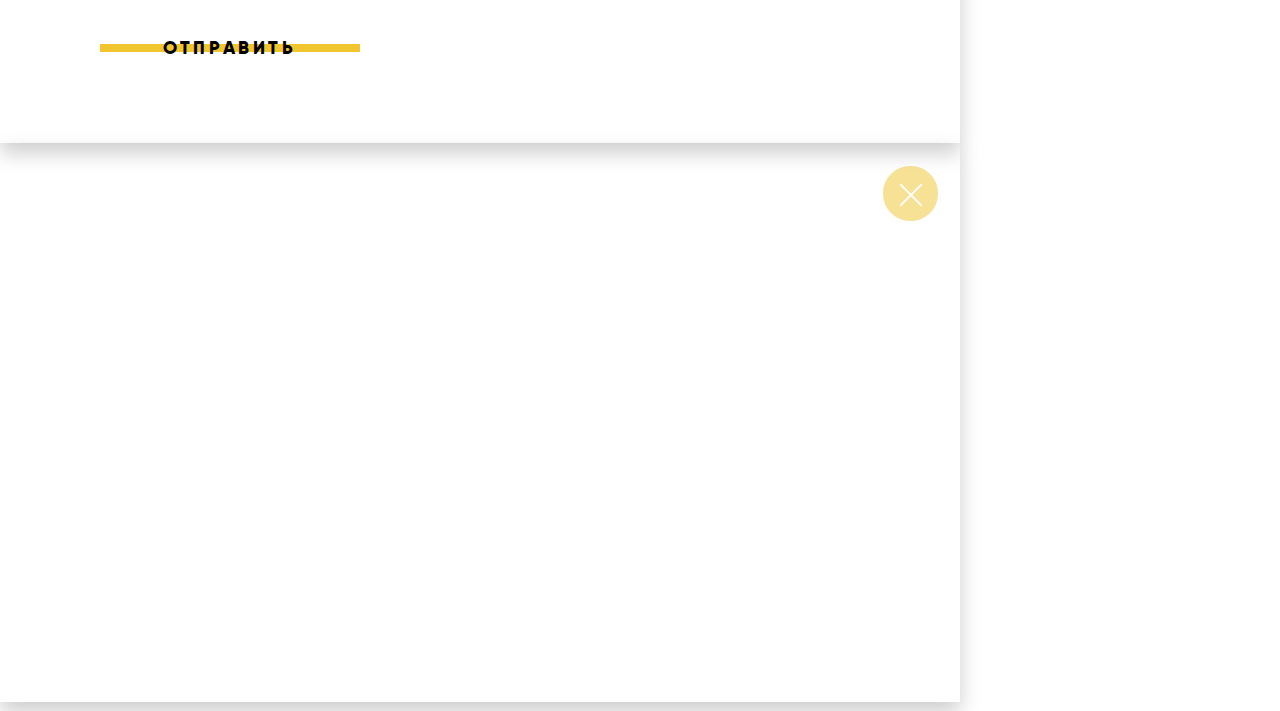
==== commit 4356ec47: "index - дополнил стилизацию модального окна" ====
--- a/index.html
+++ b/index.html
@@ -335,7 +335,7 @@
           <label class="write-us-label" for="user-email">Ваш e-mail:</label>
           <input class="write-us-email" id="user-email" type="email" name="user-email" placeholder="email@example.com">
         </p>
-        <p class="write-us-item">
+        <p class="write-us-item write-us-text-item">
           <label class="write-us-label" for="email-text">Текст письма:</label>
           <input class="write-us-text" id="email-text" type="text" name="email-text" placeholder="В свободной форме">
         </p>
--- a/css/style.css
+++ b/css/style.css
@@ -1,6 +1,6 @@
-/*
-* {
-  background: rgba(0, 255, 0, 0.13);
+
+/* * {
+  background: rgba(0, 255, 0, 0.12);
 } */
 
 
@@ -177,15 +177,6 @@
   cursor: pointer;
 }
 
-/* Кнопки страницы каталога */
-.filter-button {
-  background-color: #eeeeee;
-}
-
-
-
-
-
 .container {
   display: flex;
   flex-direction: column;
@@ -197,17 +188,20 @@
   margin-right: auto;
 }
 
-.main-header.container {
+.main-header {
   box-sizing: border-box;
-  width: 1160px;
-  padding: 0 60px;
+  padding: 0 80px;
 
   margin-top: 24px;
   /* Временно для сетки */
   min-height: 203px;
 
-  box-shadow: 0 18px #ffffff inset;
-}
+  box-shadow:
+  0 18px #ffffff inset,
+  20px 0 #ffffff inset,
+  -20px 0 #ffffff inset;
+}
+
 
 .main-header-logo-block {
   /* width: 1160px; */
@@ -366,6 +360,11 @@
   background-repeat: no-repeat; background-position: 0px 9px;
 }
 
+.profile-link a {
+  background-image: url("../img/user.svg") ;
+  background-repeat: no-repeat; background-position: 0px 9px;
+}
+
 .compare a {
   margin-left: 2px;
 
@@ -380,21 +379,39 @@
   background-repeat: no-repeat; background-position: 2px 9px;
 }
 
- .login-link {
-   width: 80px;
-   margin-left: 100px;
- }
-
- .compare {
-   width: 100px;
-   margin-left: 200px;
- }
-
- .basket {
-   width: 90px;
-   margin-left: 30px;
- }
-
+.login-link {
+  width: 80px;
+  margin-left: 100px;
+}
+
+.inner-page .logout-link {
+  padding: 0;
+  margin-left: 17px;
+}
+
+.logout-link a {
+  padding: 0;
+  opacity: 0.3;
+}
+
+.profile-link {
+  width: 160px;
+  margin-left: 100px;
+}
+
+.compare {
+  width: 100px;
+  margin-left: 200px;
+}
+
+.inner-page .compare {
+  margin-left: 57px;
+}
+
+.basket {
+  width: 90px;
+  margin-left: 30px;
+}
 
 
 .site-navigation {
@@ -839,7 +856,7 @@
 }
 
 .services-wrapper {
-  width: 100%;
+  width: auto;
   background-color: #e5e5e5;
   box-shadow: 0 100px #ffffff inset;
 }
@@ -850,6 +867,9 @@
   align-items: flex-start;
 
   box-sizing: border-box;
+
+  background-color: #e5e5e5;
+  box-shadow: 0 100px #ffffff inset;
 }
 
 .services-controls {
@@ -1069,33 +1089,27 @@
 /*-----------------------*/
 
 .inner-page .main-header {
-  margin-bottom: 37px;
+  margin-bottom: 40px;
 }
 
 .page-title {
   margin: 0;
   padding: 0;
   padding-left: 60px;
-  margin-bottom: 25px;
-
+  margin-bottom: 23px;
 }
 
 
 .breadcrumbs {
-  list-style: none;
-}
-
-.breadcrumbs {
-  display: flex;
-  padding: 0;
-  margin: 0;
-  padding-left: 60px;
-  margin-bottom: 39px;
-}
-
-
-.breadcrumbs a,
-.breadcrumbs-current {
+  display: flex;
+  justify-content: flex-start;
+  flex-wrap: wrap;
+
+  padding: 0;
+  margin: 0;
+  margin-left: 60px;
+  margin-bottom: 45px;
+
   font-family: "open_sanslight", Arial, sans-serif;
   font-size: 14px;
   line-height: 24px;
@@ -1105,6 +1119,48 @@
 
   background-color: #ffffff;
   border: none;
+
+  list-style: none;
+}
+
+.breadcrumbs li {
+  position: relative;
+  margin-right: 38px;
+}
+
+.breadcrumbs li:last-child {
+  margin-right: 0;
+}
+
+.breadcrumbs li::after {
+  content: "";
+
+  position: absolute;
+  top: 10px;
+  right: -20px;
+
+  width: 3px;
+  height: 3px;
+
+  border: 1px solid #000000;
+  border-left-color: #ffffff;
+  border-bottom-color: #ffffff;
+
+  background-color: #ffffff;
+
+  transform: rotate(45deg);
+}
+
+.breadcrumbs-current::after {
+  display: none;
+}
+
+.breadcrumbs a {
+  color: #000000;
+}
+
+.breadcrumbs a,
+.breadcrumbs-current {
   opacity: 0.3;
 }
 
@@ -1115,6 +1171,58 @@
 
 .breadcrumbs a:active {
   opacity: 0.1;
+}
+
+
+.catalog-wrapper {
+  display: flex;
+  /* justify-content: center; */
+  /* width: auto; */
+}
+
+.catalog-left-side {
+  flex-grow: 1;
+
+  background-color: #eeeeee;
+  box-shadow: 0 70px #dcdcdc inset;
+}
+
+.catalog-right-side {
+  flex-grow: 1;
+
+  box-shadow: 0 70px #ebebeb inset;
+}
+
+.catalog-container {
+  display: flex;
+  box-sizing: border-box;
+  width: 1200px;
+}
+
+.filter-column {
+  box-sizing: border-box;
+  width: 348px;
+  padding-left: 80px;
+  padding-right: 68px;
+  background: #eeeeee;
+  box-shadow: 0 70px #dcdcdc inset;
+
+}
+
+.catalog-column {
+  width: 852px;
+  padding-left: 72px;
+  padding-right: 20px;
+
+  box-shadow: 0 70px #ebebeb inset;
+}
+
+.filter-title {
+  /* display: inline-block; */
+  margin: 0;
+  padding: 0;
+  margin-top: 23px;
+  margin-bottom: 92px;
 }
 
 .filter-title,
@@ -1129,20 +1237,31 @@
   letter-spacing: 0.2em;
 }
 
-.filters form {
-font-size: 14px;
-line-height: 40px;
+.filter {
+  display: flex;
+  flex-direction: column;
 }
 
 .filter fieldset {
-  margin: 0;
-  padding: 0;
+  position: relative;
+  margin: 0;
+  padding: 0;
+  margin-top: 13px;
+  margin-bottom: 30px;
+
   border: none;
 }
 
-.filter ul {
-  margin: 0;
-  padding: 0;
+.filter fieldset::before {
+  content: "";
+
+  position: absolute;
+  top: -13px;
+  left: 0;
+
+  width: 201px;
+  height: 2px;
+  background-color: #000000;
 }
 
 .filter legend {
@@ -1154,17 +1273,388 @@
   letter-spacing: 0.01em;
 }
 
+.range-filter {
+  width: 200px;
+  margin-bottom: 21px;
+}
+
+.range-controls {
+  position: relative;
+  height: 5px;
+  margin-bottom: 33px;
+  padding-top: 35px;
+
+  border-radius: 5px;
+
+}
+
+.range-controls .scale {
+  height: 2px;
+
+  background: #dbdbdb;
+}
+
+.range-controls .bar {
+  width: 60%;
+  height: 2px;
+
+  background: #91c92f;
+}
+
+.range-controls .toggle {
+  position: absolute;
+  top: 26px;
+  left: 0;
+
+  width: 4px;
+  height: 4px;
+  padding: 0;
+
+  border: 8px solid #ffffff;
+  background-color: #ababab;
+  box-shadow: 0 2px 1px 0 #cfcfcf;
+  border-radius: 50%;
+  cursor: pointer;
+}
+
+.range-controls .toggle-min {
+  left: -5px;
+}
+
+.range-controls .toggle-max {
+  left: 108px;
+}
+
+.range-controls label {
+  position: absolute;
+  display: inline-block;
+  width: 70px;
+
+  font-family: "gilroylight", Arial, sans-serif;
+  font-size: 14px;
+  line-height: 16px;
+  font-weight: 300;
+  color: rgba(0, 0, 0, 0.2);
+
+  background-color: #eeeeee;
+}
+
+.min-price {
+  top: 50px;
+  left: 0;
+}
+
+.max-price {
+  top: 50px;
+  left: 90px;
+}
+
+.range-controls input {
+  display: inline-block;
+  width: 45px;
+  padding: 0;
+
+  font-family: "gilroylight", Arial, sans-serif;
+  font-size: 14px;
+  line-height: 16px;
+  font-weight: 300;
+  color: rgba(0, 0, 0, 0.2);
+
+  border: none;
+  background-color: #eeeeee;
+}
+
 .filter ul {
+  margin: 0;
+  padding: 0;
+
   list-style: none;
+}
+
+.color-fieldset legend,
+.bluetooth-fieldset legend {
+  margin-bottom: 18px;
+}
+
+.filter-option {
+  /* margin-bottom: 5px; */
+  padding-left: 38px;
+
+  font-size: 14px;
+  line-height: 40px;
+  font-weight: 300;
   letter-spacing: 0.01em;
+  color: #000000;
+
+  background-color: #eeeeee;
+}
+
+.filter-option label {
+  position: relative;
+
+  display: block;
+
+  cursor: pointer;
+  user-select: none;
+}
+
+.filter-input-checkbox + label::before {
+  content: "";
+  position: absolute;
+
+  left: -40px;
+  top: 7px;
+
+  width: 23px;
+  height: 23px;
+
+  background-image: url("../img/checkbox-off.svg");
+  background-repeat: no-repeat;
+  background-position: 0 0;
+}
+
+.filter-input-checkbox:checked + label::before {
+  content: "";
+  position: absolute;
+
+  left: -40px;
+  top: 7px;
+
+  width: 27px;
+  height: 23px;
+
+  background-image: url("../img/checkbox-on.svg");
+  background-repeat: no-repeat;
+  background-position: 0 0;
+}
+
+.filter-input-radio + label::before {
+  content: "";
+
+  position: absolute;
+  left: -40px;
+  top: 6px;
+
+  box-sizing: border-box;
+  width: 25px;
+  height: 25px;
+
+  border: 4px solid #000000;
+  border-radius: 50%;
+}
+
+.filter-input-radio:checked + label::after {
+  content: "";
+
+  position: absolute;
+  left: -32px;
+  top: 14px;
+
+  width: 9px;
+  height: 9px;
+
+  background-color: #000000;
+  border-radius: 50%;
+}
+
+.filter-input:hover + label::before,
+.filter-input:focus + label::before,
+.filter-input:hover + label::after,
+.filter-input:focus + label::after {
+  opacity: 0.6;
+}
+
+.filter-input:active + label::before,
+.filter-input:active + label::after {
+  opacity: 1;
+}
+
+.filter-input:disabled + label::before, .filter-input:disabled + label::after {
+  opacity: 0.25;
 }
 
 .filter-input:disabled + label {
-  color: #a6a6a6;
+  opacity: 0.25;
+}
+
+.filter-button {
+  width: 200px;
+  padding-top: 0;
+
+  background-color: #eeeeee;
+
+  cursor: pointer;
+}
+
+.sorting-title {
+  margin: 0;
+  padding: 0;
+  margin-top: 23px;
+}
+
+.sorting {
+  display: flex;
+  height: 70px;
+  margin-bottom: 69px;
+}
+
+.sorting-form {
+  display: flex;
+  justify-content: space-between;
+
+  width: 610px;
+
+  font-size: 14px;
+  line-height: 18px;
+  color: #000000;
+  background-color: #ebebeb;
+}
+
+.sorting-form ul {
+  display: flex;
+  flex-wrap: wrap;
+  margin: 0;
+  padding: 0;
+
+  padding-top: 25px;
+
+  list-style: none;
+}
+
+.sorting-options label {
+  cursor: pointer;
+}
+
+.sorting-option:nth-child(1) {
+  margin-left: 56px;
+}
+
+.sorting-option:nth-child(n+2) {
+  margin-left: 30px;
+}
+
+.sorting-input-radio + label {
+  opacity: 0.3;
+}
+
+.sorting-input-radio:hover + label,
+.sorting-input-radio:focus + label {
+  opacity: 0.6;
+}
+
+/* .sorting-input-radio:focus + label {
+  outline: 2px solid lightblue;
+} */
+
+.sorting-input-radio:checked + label {
+  opacity: 1;
+}
+
+.sorting-direction li {
+  position: relative;
+}
+
+input[value="ascending"] + label::before {
+  content: "";
+
+  position: absolute;
+  left: -35px;
+
+  width: 0px;
+  height: 0px;
+  border: 6px solid transparent;
+  border-bottom: 10px solid #000000;
+
+  opacity: 0.2;
+
+  cursor: pointer;
+}
+
+input[value="descending"] + label::before {
+  content: "";
+
+  position: absolute;
+  left: -7px;
+  top: 5px;
+
+  width: 0px;
+  height: 0px;
+  border: 6px solid transparent;
+  border-top: 10px solid #000000;
+
+  opacity: 0.2;
+
+  cursor: pointer;
+}
+
+.direction-input-radio:hover + label::before {
+  opacity: 0.4;
+}
+
+.direction-input-radio:checked + label::before {
+  opacity: 1;
+}
+
+.catalog-list h3{
+  margin: 0;
+  padding: 0;
 }
 
 .catalog-list {
+  display: flex;
+  flex-wrap: wrap;
+  padding: 0;
+  margin: 0;
+  /* margin-bottom: 29px; */
+
   list-style: none;
+}
+
+.catalog-item {
+  position: relative;
+  display: flex;
+  flex-direction: column;
+
+  width: 360px;
+  margin-right: 40px;
+  margin-bottom: 40px;
+
+  /* Временно для сетки */
+  min-height: 466px;
+  /* background-color: transparent; */
+  /* box-shadow: inset 0 0 0 2px purple; */
+}
+
+.catalog-item:nth-child(2n) {
+  margin-right: 0;
+}
+
+.catalog-item .actions {
+  display: none;
+}
+
+.catalog-item:hover .actions,
+.catalog-item:focus .actions {
+  display: block;
+}
+
+.catalog-item-image {
+  margin: 0;
+  margin-bottom: 33px;
+
+  line-height: 0;
+}
+
+.catalog-item-price {
+  margin: 0;
+}
+
+.item-name-price {
+  display: flex;
+}
+
+.item-name-price a {
+  width: 260px;
 }
 
 .catalog-item-name {
@@ -1179,6 +1669,9 @@
 }
 
 .catalog-item-price {
+  width: 90px;
+  margin-left: 10px;
+
   font-family: "gilroylight", Arial, sans-serif;
   font-size: 16px;
   line-height: 24px;
@@ -1186,116 +1679,177 @@
   color: #464646;
   letter-spacing: 0.01em;
 
+  text-align: right;
+  vertical-align: baseline;
+
   background-color: #ffffff;
 }
 
-.catalog-item:hover img,
-.catalog-item:focus img,
-.catalog-item:active img {
-  opacity: 0.7;
-}
-
-.catalog-wrapper {
-  display: flex;
+.item-new {
+  position: absolute;
+  display: block;
+  box-sizing: border-box;
+  width: 60px;
+  height: 60px;
+
+  top: 29px;
+  right: 27px;
+
+  font-family: "gilroyextrabold", Arial, sans-serif;
+  font-size: 14px;
+  line-height: 57px;
+  font-weight: 800;
+  letter-spacing: 0.05em;
+  color: #000000;
+  text-transform: uppercase;
+
+  text-align: center;
+
+  border: 2px solid #000000;
+  border-radius: 50%;
+
+  opacity: 0.2;
+
+  background-color: transparent;
+}
+
+.catalog-item .actions {
+  position: absolute;
+  top: 0;
+  left: 0;
+  box-sizing: border-box;
+  width: 360px;
+  height: 380px;
+  padding: 172px 80px;
+  padding-bottom: 20px;
+  background-color:rgba(238, 238, 238, 0.7);
+  z-index: 5;
+}
+
+.add-cart-button {
+  width: 200px;
+
+  background-color: transparent;
+}
+
+.add-compare {
+  display: block;
+  font-family: "open_sanslight", Arial, sans-serif;
+  font-size: 13px;
+  line-height: 36px;
+  font-weight: 300;
+  letter-spacing: 0.01em;
+  color: #000000;
+  opacity: 0.5;
+
+  margin-top: 7px;
+
+  text-align: center;
+  background-color: transparent;
+}
+
+.add-compare:hover,
+.add-compare:focus {
+  opacity: 1;
+}
+
+.add-compare:active {
+  opacity: 0.2;
+}
+
+.pagination {
+  display: flex;
+  justify-content: space-between;
+  width: 760px;
+  min-height: 70px;
+  margin-top: -11px;
+  margin-bottom: 77px;
+
+  font-family: "gilroyextrabold", Arial, sans-serif;
+  font-size: 16px;
+  line-height: 24px;
+  font-weight: 800;
+  text-align: center;
+  color: #000000;
+  text-transform: uppercase;
+  letter-spacing: 0.2em;
+
+  background-color: #ebebeb;
+}
+
+.pagination-list {
+  display: flex;
+  flex-wrap: wrap;
   justify-content: center;
-  width: 100%;
-}
-
-.catalog-left-side {
-  background-color: #efefef;
-  flex-grow: 1;
-
-  box-shadow: 0 70px #dcdcdc inset;
-}
-
-.catalog-right-side {
-  flex-grow: 1;
-
-  box-shadow: 0 70px #efefef inset;
-}
-
-.catalog-container {
-  display: flex;
+  align-items: center;
+
+  padding: 0;
+  margin: 0;
+
+  list-style: none;
+}
+
+.pagination-list li {
+  margin: 0 14px;
+  flex-shrink: 0;
+}
+
+.pagination-item a {
+  color: #000000;
+  opacity: 0.3;
+}
+
+.pagination-item a:hover,
+.pagination-item a:focus {
+  opacity: 0.6;
+}
+
+.pagination-item a:active {
+  opacity: 1;
+}
+
+.pagination-item-current a {
+  opacity: 1;
+}
+
+.pagination-button {
+  margin: 0;
+
+  flex-shrink: 0;
+
+  text-align: center;
+  text-transform: uppercase;
+  letter-spacing: 0.2em;
+
+  border: none;
+
+  cursor: pointer;
+  background-color: #ebebeb;
+}
+
+.pagination-button:hover,
+.pagination-button:focus {
+  background-color: #d9d9d9;
+}
+
+.pagination-button:active {
+  color: rgba(0, 0, 0, 0.3);
+}
+
+.pagination-button-back {
   box-sizing: border-box;
-  width: 1200px;
-}
-
-.filters-column {
+  width: 126px;
+  margin-right: 13px;
+}
+
+.pagination-button-next {
   box-sizing: border-box;
-  width: 348px;
-  min-height: 1288px;
-  padding-left: 80px;
-  padding-right: 28px;
-  background: #efefef;
-  box-shadow: 0 70px #dcdcdc inset;
-}
-
-.filter-title {
-  display: inline-block;
-  margin: 0;
-  padding: 0;
-  margin-top: 25px;
-  margin-bottom: 248px;
-}
-
-.catalog-column {
-  width: 852px;
-  padding-left: 72px;
-  padding-right: 20px;
-
-  box-shadow: 0 70px #efefef inset;
-}
-
-.sorting {
-  height: 70px;
-  margin-bottom: 70px;
-}
-
-.sorting-title {
-  display: inline-block;
-  margin: 0;
-  padding: 0;
-  margin-top: 25px;
-}
-
-.catalog-list {
-  display: flex;
-  flex-wrap: wrap;
-  padding: 0;
-  margin: 0;
-  margin-bottom: 29px;
-
-  list-style: none;
-}
-
-.catalog-item {
-  width: 360px;
-  margin-right: 40px;
-  margin-bottom: 40px;
-
-  /* Временно для сетки */
-  min-height: 466px;
-  /* background-color: transparent; */
-  /* box-shadow: inset 0 0 0 2px purple; */
-}
-
-.catalog-item:nth-child(2n) {
-  margin-right: 0;
-}
-
-.pagination {
-  display: flex;
-  align-items: center;
-  min-height: 70px;
-  margin-bottom: 77px;
-}
-
-.pagination-list {
-  display: flex;
-  padding: 0;
-  margin: 0;
-  list-style: none;
-}
+  width: 137px;
+
+}
+
+
+
 
 
 /*------------------*/
@@ -1306,14 +1860,32 @@
   margin-top: 67px;
   color: #ffffff;
   letter-spacing: 0.01em;
-
+}
+
+.inner-page .main-footer {
+  margin-top: 0;
+}
+
+.main-footer-wrapper {
+  width: auto;
   background-color: #464646;
 }
 
+.main-footer .container {
+  display: flex;
+  flex-direction: column;
+  box-sizing: border-box;
+  padding-top: 66px;
+  padding-bottom: 66px;
+  /* margin-top: 82px; */
+  background-color: #464646;
+}
+
+
 .footer-top {
   display: flex;
   justify-content: space-between;
-  margin-bottom: 35px;
+  margin-bottom: 34px;
 }
 
 .footer-top > a {
@@ -1321,45 +1893,6 @@
   height: 35px;
 }
 
-.footer-user-navigation {
-  display: flex;
-  margin: 0;
-  padding: 0;
-
-  line-height: 24px;
-
-  list-style: none;
-}
-
-.footer-user-navigation a {
-  display: block;
-  padding-left: 25px;
-  margin-left: 38px;
-}
-
-.footer-login-link a {
-  background-image: url("../img/user-yellow.svg") ;
-  background-repeat: no-repeat; background-position: 0px 5px;
-}
-
-.footer-compare a {
-  /* margin-left: 2px; */
-
-  background-image: url("../img/compare-yellow.svg") ;
-  background-repeat: no-repeat;
-  background-position: 5px 7px;
-}
-
-.footer-basket a {
-  /* margin-left: 5px; */
-
-  background-image: url("../img/cart-yellow.svg") ;
-  background-repeat: no-repeat;
-  background-position: 2px 5px;
-}
-
-
-
 .footer-logo:hover,
 .footer-logo:focus {
   opacity: 0.6;
@@ -1369,24 +1902,106 @@
   opacity: 0.3;
 }
 
+.footer-user-navigation {
+  display: flex;
+  margin: 0;
+  padding: 0;
+
+  line-height: 24px;
+
+  list-style: none;
+}
+
+.footer-user-navigation a {
+  display: block;
+  margin-left: 41px;
+  color: rgba(255, 255, 255, 0.7);
+  background-color: #464646;
+}
+
+.footer-logout-link a {
+  color: rgba(255, 255, 255, 0.3);
+}
+
+.footer-user-navigation a:hover,
+.footer-user-navigation a:focus {
+  color: rgba(255, 255, 255, 1);
+}
+
+.footer-user-navigation a:active {
+  color: rgba(255, 255, 255, 0.3);
+}
+
+.footer-login-link a::before {
+  content: "";
+  display: inline-block;
+  vertical-align: baseline;
+  width: 13px;
+  height: 12px;
+
+  margin-right: 12px;
+  background-image: url("../img/user-yellow.svg") ;
+  background-repeat: no-repeat;
+}
+
+.footer-profile-link a::before {
+  content: "";
+  display: inline-block;
+  vertical-align: baseline;
+  width: 13px;
+  height: 12px;
+
+  margin-right: 12px;
+  background-image: url("../img/user-yellow.svg") ;
+  background-repeat: no-repeat;
+}
+
+.inner-page .footer-logout-link {
+  padding: 0;
+}
+
+.footer-logout-link a {
+  padding: 0;
+  margin-left: 20px;
+}
+
+.footer-compare a::before {
+  content: "";
+  display: inline-block;
+  vertical-align: baseline;
+  width: 10px;
+  height: 10px;
+
+  margin-right: 11px;
+  background-image: url("../img/compare-yellow.svg") ;
+  background-repeat: no-repeat;
+}
+
+.footer-basket a::before {
+  content: "";
+  display: inline-block;
+  vertical-align: baseline;
+  width: 12px;
+  height: 12px;
+
+  margin-right: 10px;
+  background-image: url("../img/cart-yellow.svg") ;
+  background-repeat: no-repeat;
+}
+
+.footer-user-navigation a:hover::before,
+.footer-user-navigation a:focus::before {
+  opacity: 0.6;
+}
+
+.footer-user-navigation a:active::before {
+  opacity: 0.3;
+}
+
 .main-footer ul {
   list-style: none;
 }
 
-.footer-user-navigation a {
-  color: #ffffff;
-  opacity: 0.7;
-  background-color: #464646;
-}
-
-.footer-user-navigation a:hover,
-.footer-user-navigation a:focus {
-  opacity: 1;
-}
-
-.footer-user-navigation a:active {
-  opacity: 0.3;
-}
 .middle-menu a {
   font-family: "gilroyextrabold", Arial, sans-serif;
   font-size: 18px;
@@ -1421,21 +2036,6 @@
   opacity: 0.3;
 }
 
-.main-footer-wrapper {
-  width: 100%;
-  background-color: #464646;
-}
-
-.main-footer .container {
-  display: flex;
-  flex-direction: column;
-  box-sizing: border-box;
-  padding-top: 66px;
-  padding-bottom: 66px;
-  /* margin-top: 82px; */
-}
-
-
 .footer-middle {
   display: flex;
   justify-content: space-between;
@@ -1581,11 +2181,46 @@
   font-size: 14px;
   line-height: 18px;
   font-weight: 400;
-  color: #464646;
+  color: rgba(70, 70, 70, 0.4);
+  /* color: #464646; */
 
   background-color: #f2f2f2;
   border: none;
 }
+
+.write-us-form input::-webkit-input-placeholder {
+  color: rgba(70, 70, 70, 0.4);
+}
+.write-us-form input::-moz-placeholder {
+  color: rgba(70, 70, 70, 0.4);
+}
+.write-us-form input:-moz-placeholder {
+  color: rgba(70, 70, 70, 0.4);
+}
+.write-us-form input:-ms-input-placeholder
+{
+  color: rgba(70, 70, 70, 0.4);
+}
+
+/* .write-us-text-item input::-webkit-input-placeholder {
+  vertical-align: top;
+} */
+
+.write-us-form input:hover {
+  background-color: #eaeaea;
+}
+
+.write-us-form input:focus {
+  color: #464646;
+
+  background-color: #ffffff;
+  outline: 3px solid #f7e296;
+}
+
+.write-us-form input:invalid {
+  background-color: #f6dada;
+}
+
 
 .write-us-form {
   display: flex;
@@ -1637,9 +2272,6 @@
   min-height: 156px;
 }
 
-.write-us-text::-webkit-input-placeholder {
-  vertical-align: top;
-}
 
 .modal-close {
   position: absolute;
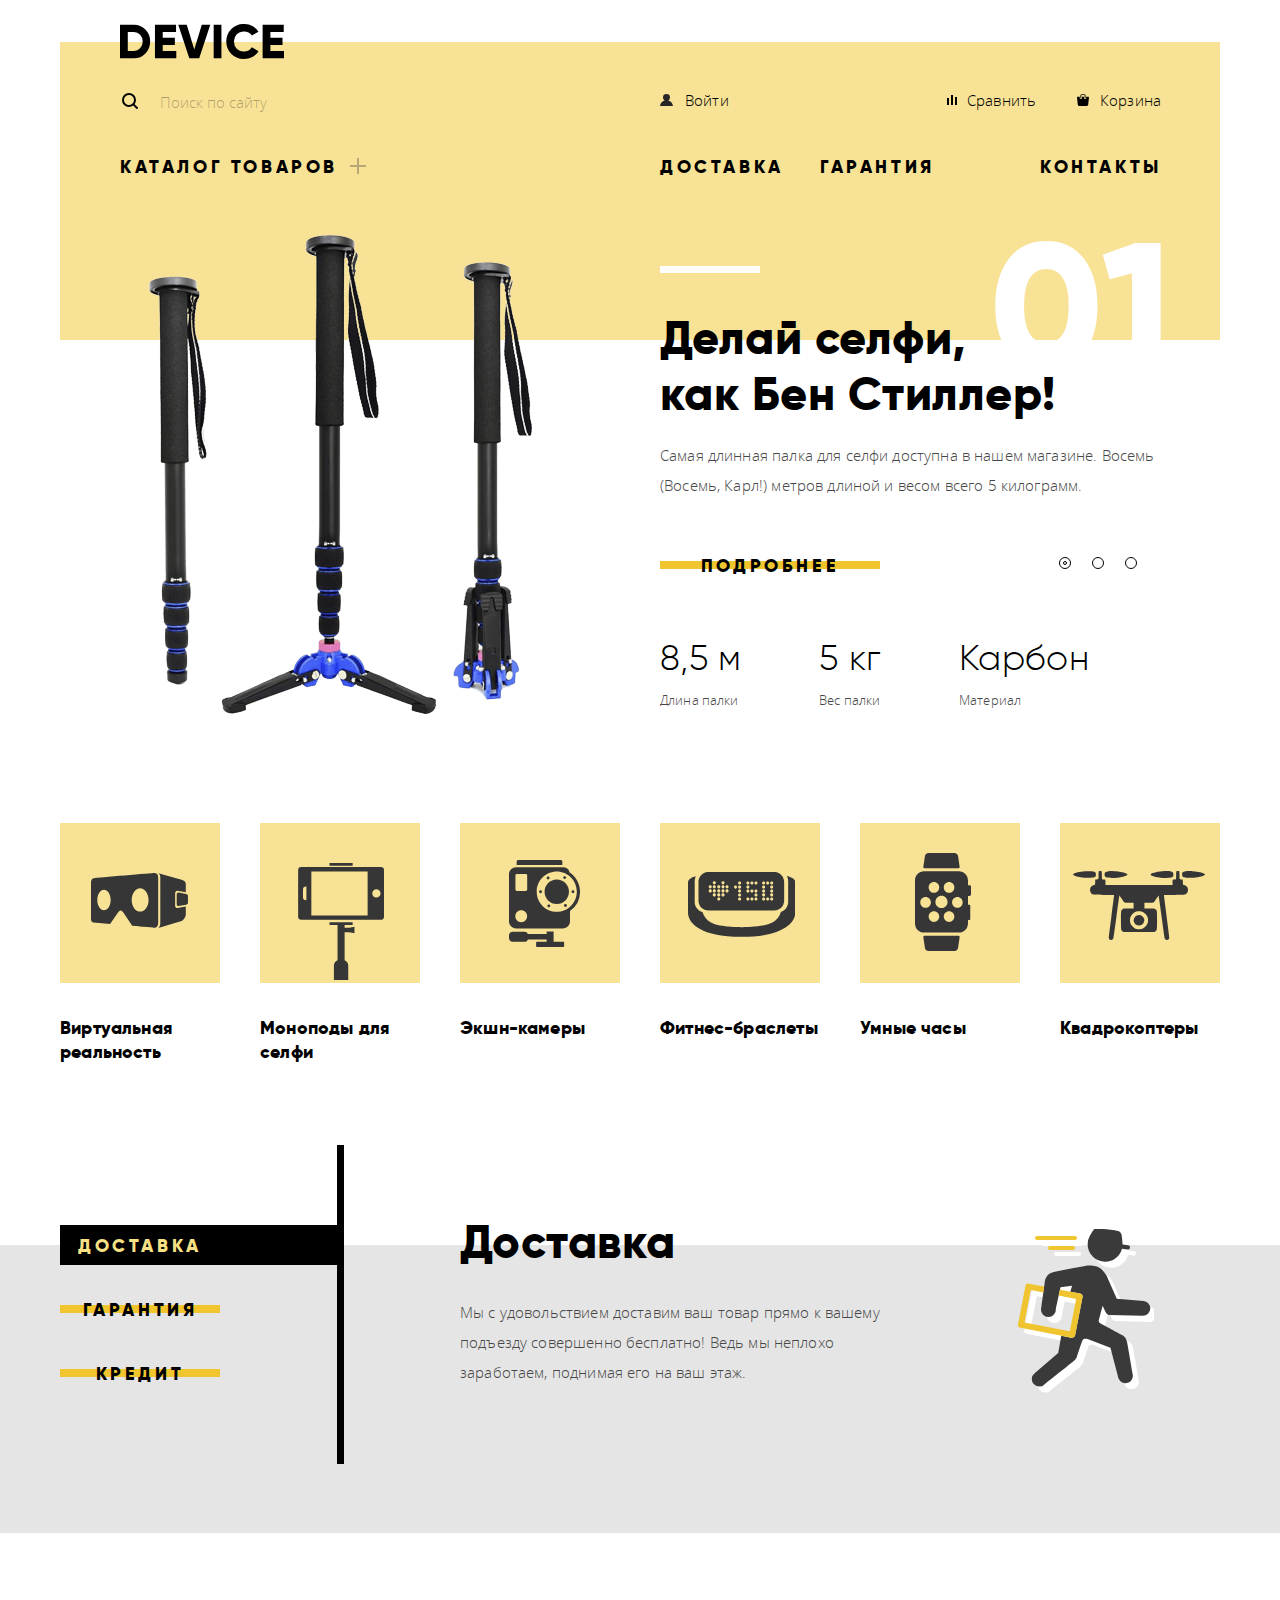
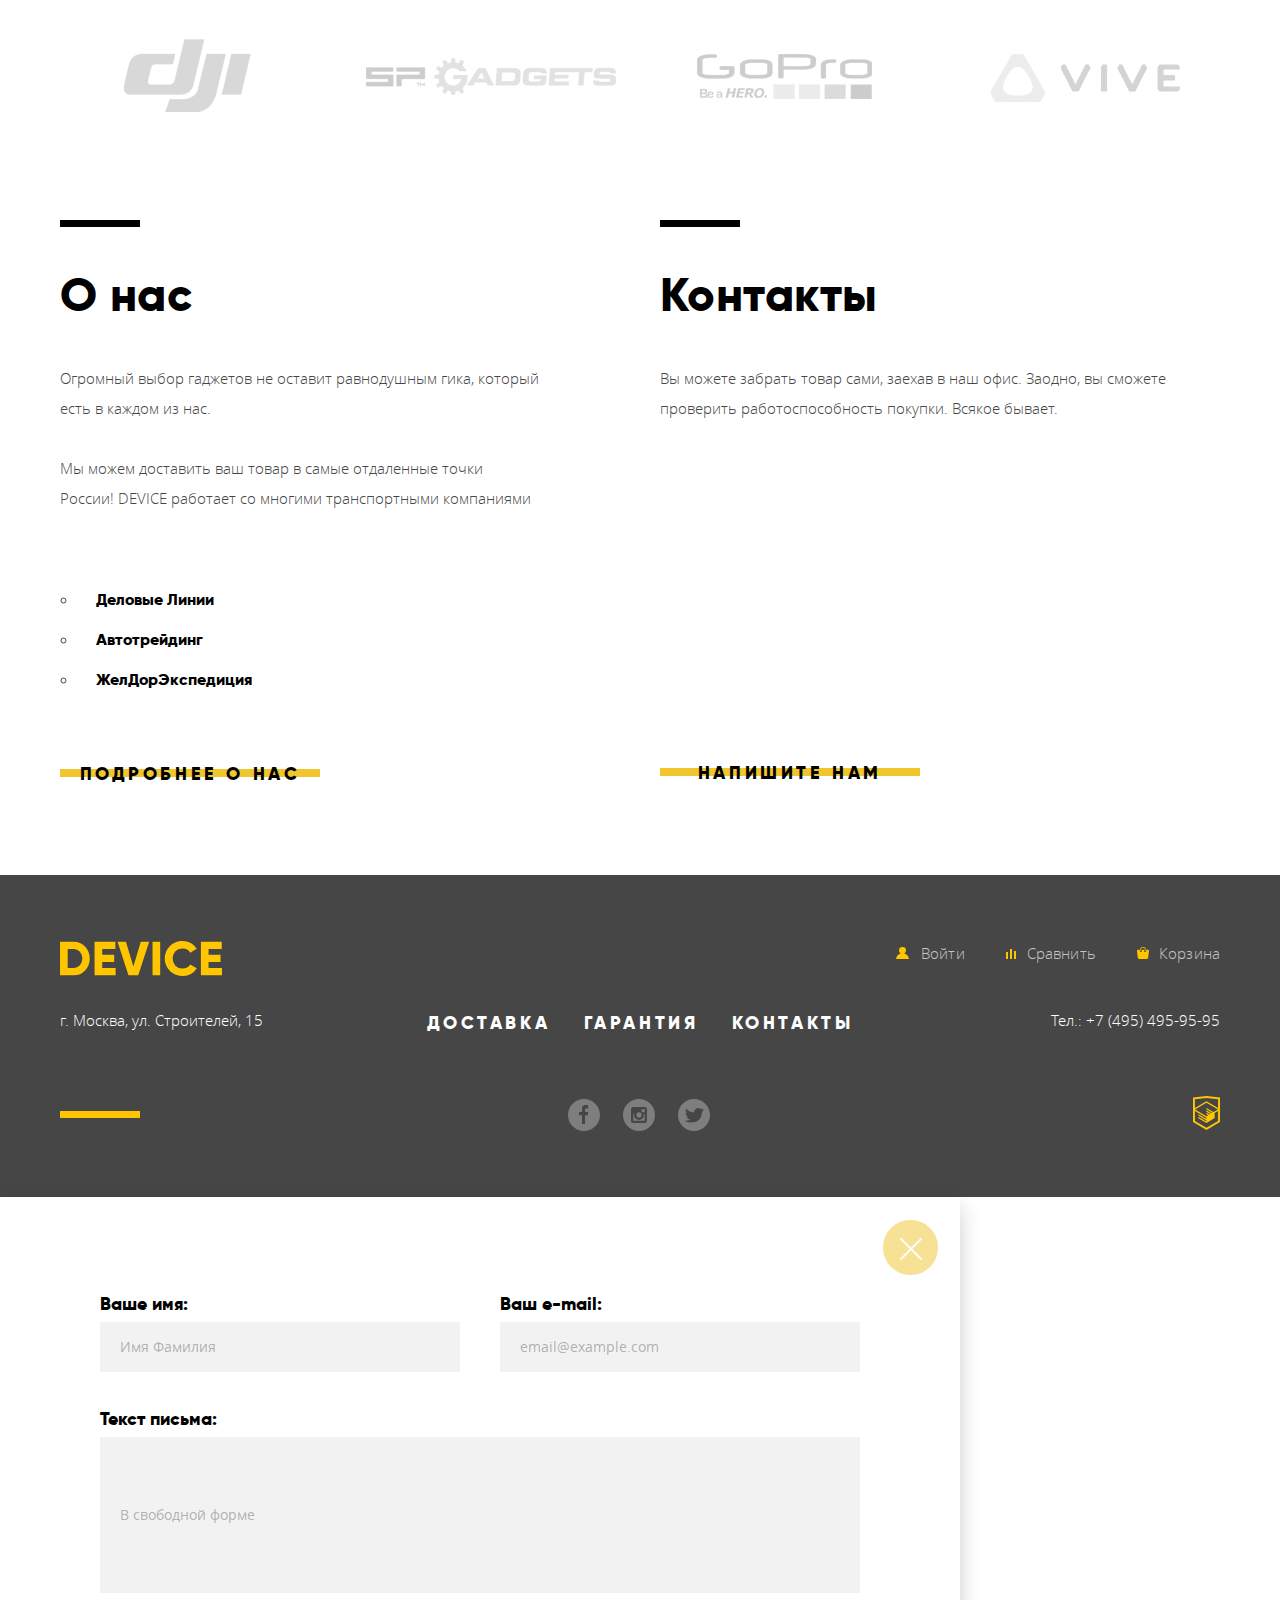
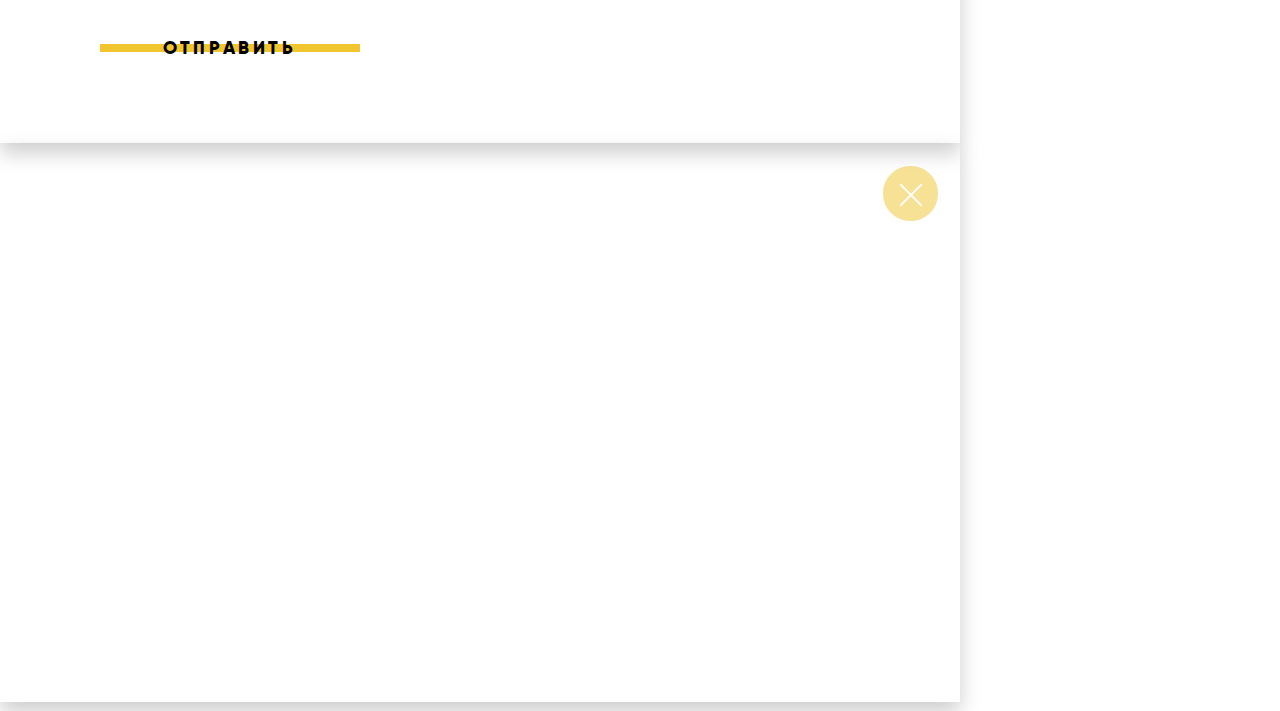
==== commit 6d95773d: "Б4 - убрал лишние BR" ====
--- a/index.html
+++ b/index.html
@@ -73,7 +73,7 @@
                     как Бен Стиллер!
                   </p>
                 </a>
-                <p class="slider-item-description">Самая длинная палка для селфи доступна в нашем магазине.<br>Восемь (Восемь, Карл!) метров длиной и весом всего 5 килограмм. </p>
+                <p class="slider-item-description">Самая длинная палка для селфи доступна в нашем магазине. Восемь (Восемь, Карл!) метров длиной и весом всего 5 килограмм. </p>
                 <a class="button slider-item-button" href="catalog-item.html">
                 Подробнее</a>
                 <h4 class="visually-hidden">Основные параметры товара</h4>
@@ -106,7 +106,7 @@
                     правильно!
                   </p>
                 </a>
-                <p class="slider-item-description">Мотивирующие фитнес-браслеты помогут найти в себе силы <br>не пропускать занятия и соблюдать диету.</p>
+                <p class="slider-item-description">Мотивирующие фитнес-браслеты помогут найти в себе силы не пропускать занятия и соблюдать диету.</p>
                 <a class="button slider-item-button" href="catalog-item.html">
                 Подробнее</a>
                 <h4 class="visually-hidden">Основные параметры товара</h4>
@@ -131,11 +131,10 @@
               <div class="slider-right-column">
                 <span class="slider-item-number">03</span>
                 <a href="catalog-item.html">
-                  <p class="slider-item-slogan">Порхает как бабочка,<br>
-                    жалит как пчела!
+                  <p class="slider-item-slogan">Порхает как бабочка, жалит как пчела!
                   </p>
                 </a>
-                <p class="slider-item-description">Этот обычный, на первый взгляд, квадрокоптер оснащен <br>мощным лазером, замаскированным под стандартную камеру.</p>
+                <p class="slider-item-description">Этот обычный, на первый взгляд, квадрокоптер оснащен мощным лазером, замаскированным под стандартную камеру.</p>
                 <a class="button slider-item-button" href="catalog-item.html">
                 Подробнее</a>
                 <h4 class="visually-hidden">Основные параметры товара</h4>
@@ -159,7 +158,7 @@
           <h2 class="visually-hidden">Разделы каталога</h2>
           <ul class="catalog-menu-list">
             <li class="catalog-menu-item catalog-menu-vr"><a href="catalog-vr.html">Виртуальная реальность</a></li>
-            <li class="catalog-menu-item catalog-menu-monopods"><a href="catalog-monopods.html">Моноподы <br>для селфи</a></li>
+            <li class="catalog-menu-item catalog-menu-monopods"><a href="catalog-monopods.html">Моноподы для селфи</a></li>
             <li class="catalog-menu-item catalog-menu-actioncameras"><a href="catalog-actioncameras.html">Экшн-камеры</a></li>
             <li class="catalog-menu-item catalog-menu-fitness"><a href="catalog-fitness.html">Фитнес-браслеты</a></li>
             <li class="catalog-menu-item catalog-menu-smartwatches"><a href="catalog-smartwatches.html">Умные часы</a></li>
--- a/css/style.css
+++ b/css/style.css
@@ -7,28 +7,32 @@
 
 @font-face {
     font-family: "gilroyextrabold";
-    src: url("../fonts/gilroyextrabold-webfont.woff2") format("woff2");
+    src: url("../fonts/gilroyextrabold-webfont.woff2") format("woff2"),
+    url("../fonts/gilroyextrabold.woff") format("woff");
     font-weight: 800;
     font-style: normal;
 }
 
 @font-face {
     font-family: "gilroylight";
-    src: url("../fonts/gilroylight-webfont.woff2") format("woff2");
+    src: url("../fonts/gilroylight-webfont.woff2") format("woff2"),
+    url("../fonts/gilroylight.woff") format("woff");
     font-weight: 300;
     font-style: normal;
 }
 
 @font-face {
     font-family: "open_sanslight";
-    src: url("../fonts/opensans-light-webfont.woff2") format("woff2");
+    src: url("../fonts/opensans-light-webfont.woff2") format("woff2"),
+    url("../fonts/opensanslight.woff") format("woff");
     font-weight: 300;
     font-style: normal;
 }
 
 @font-face {
     font-family: "open_sansregular";
-    src: url("../fonts/opensans-regular-webfont.woff2") format("woff2");
+    src: url("../fonts/opensans-regular-webfont.woff2") format("woff2"),
+    url("../fonts/opensans.woff") format("woff");
     font-weight: 400;
     font-style: normal;
 }
@@ -69,7 +73,9 @@
 
   white-space: nowrap;
 
-  clip-path: inset(100%);
+  -webkit-clip-path: inset(100%);
+
+          clip-path: inset(100%);
   clip: rect(0 0 0 0);
   overflow: hidden;
 }
@@ -298,8 +304,24 @@
   background-color: inherit;
 }
 
+input.search-input:-ms-input-placeholder {
+  color: rgba(0, 0, 0, 0.3);
+}
+
+input.search-input::-ms-input-placeholder {
+  color: rgba(0, 0, 0, 0.3);
+}
+
 input.search-input::placeholder {
   color: rgba(0, 0, 0, 0.3);
+}
+
+input.search-input:hover:-ms-input-placeholder, input.search-input:focus:-ms-input-placeholder {
+  color: rgba(0, 0, 0, 0.6);
+}
+
+input.search-input:hover::-ms-input-placeholder, input.search-input:focus::-ms-input-placeholder {
+  color: rgba(0, 0, 0, 0.6);
 }
 
 input.search-input:hover::placeholder, input.search-input:focus::placeholder {
@@ -1395,7 +1417,10 @@
   display: block;
 
   cursor: pointer;
-  user-select: none;
+  -webkit-user-select: none;
+     -moz-user-select: none;
+      -ms-user-select: none;
+          user-select: none;
 }
 
 .filter-input-checkbox + label::before {
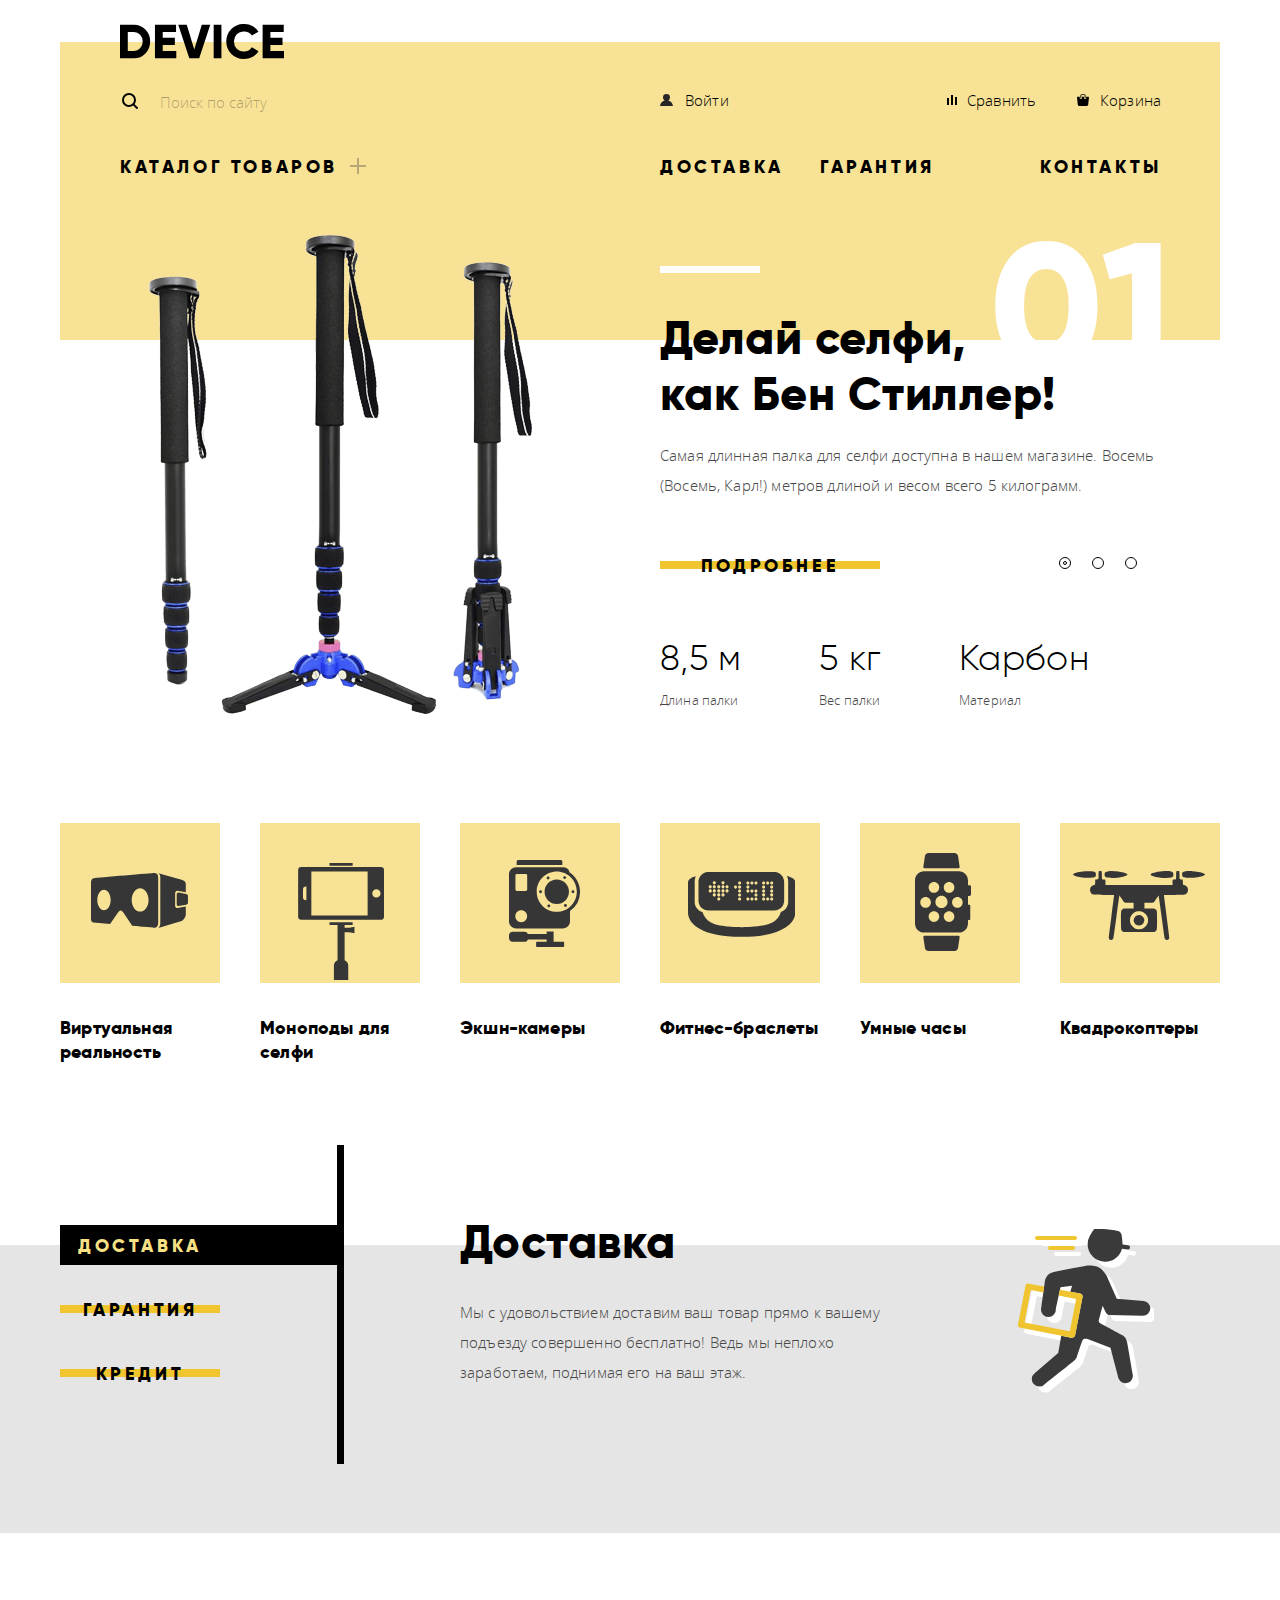
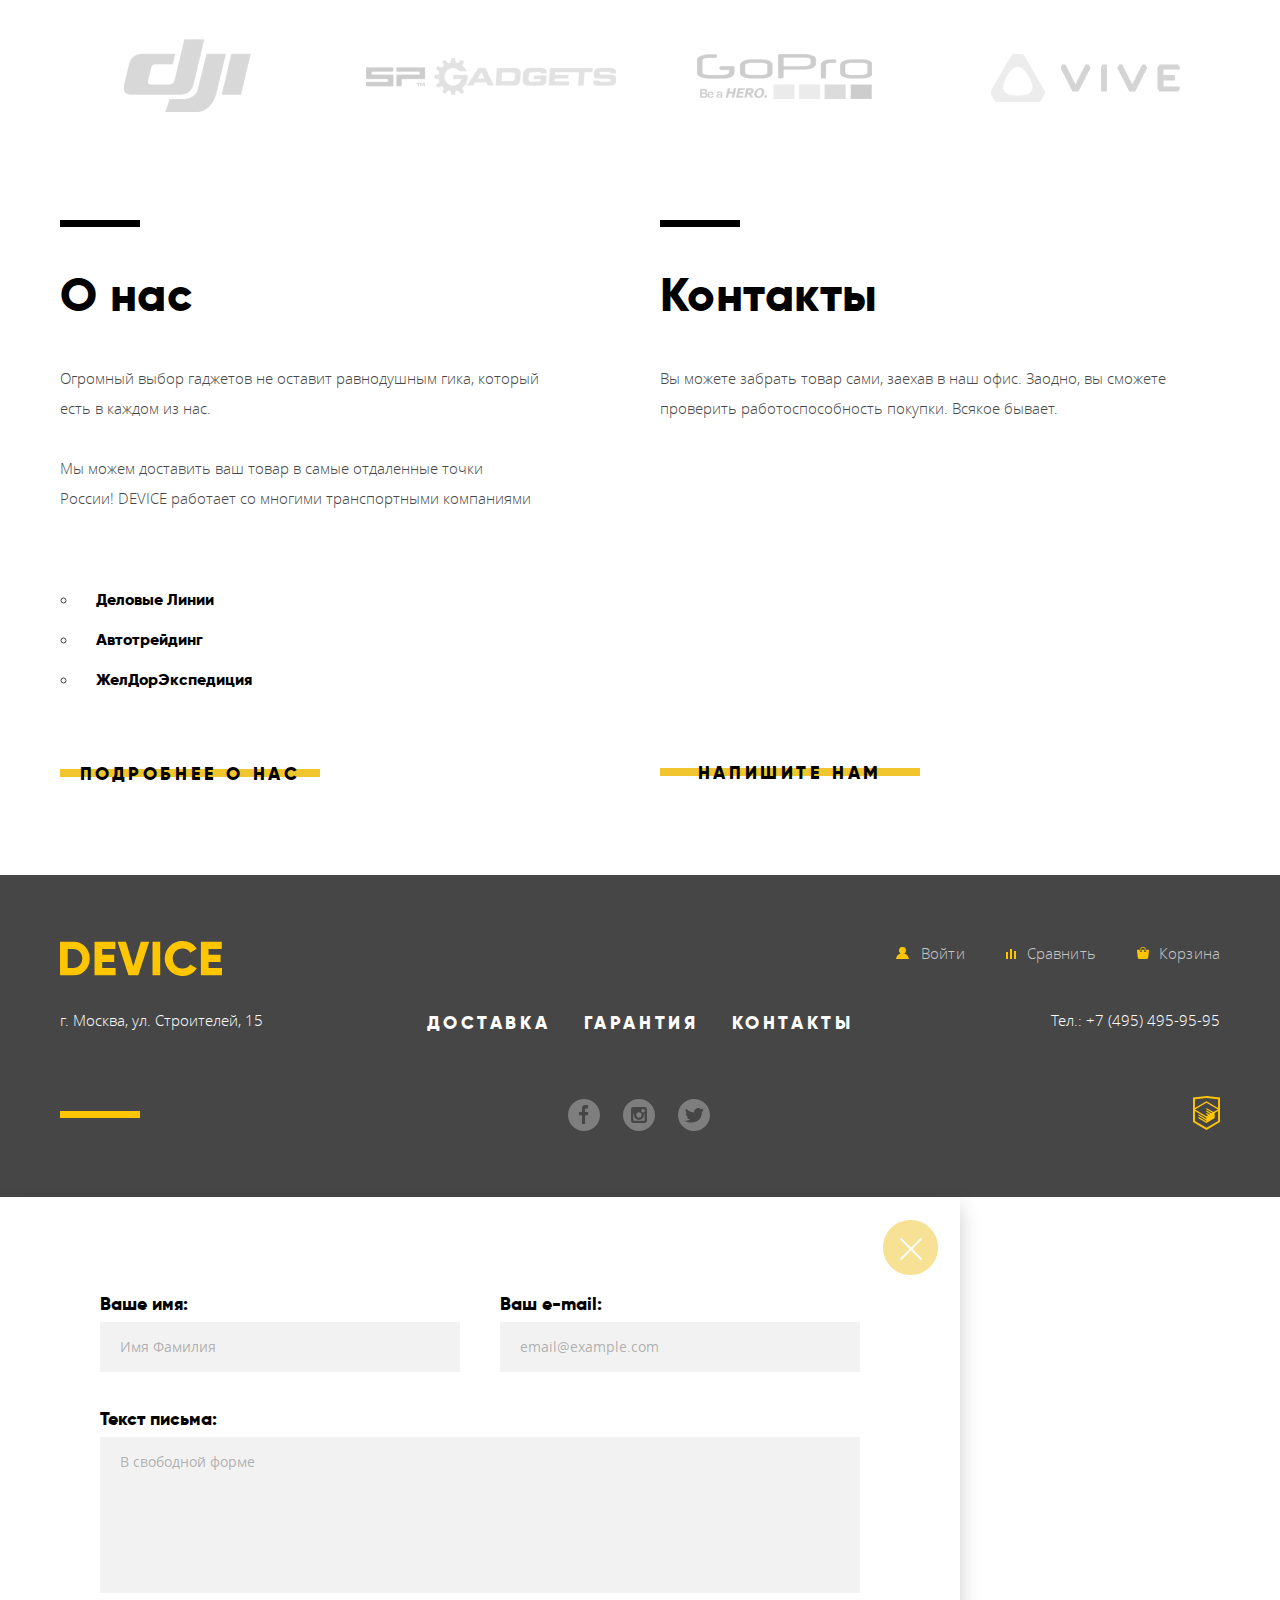
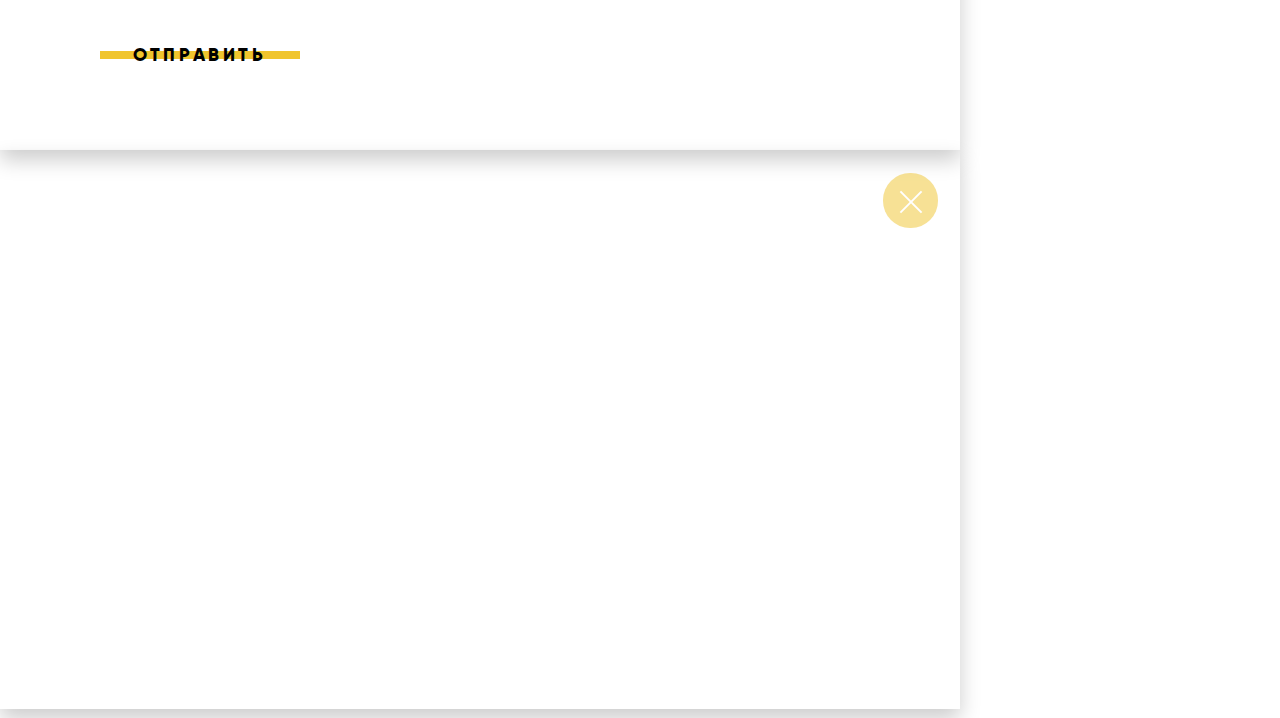
==== commit e87cc5ab: "Б11 - поправил форму (модальное окно)" ====
--- a/index.html
+++ b/index.html
@@ -336,7 +336,8 @@
         </p>
         <p class="write-us-item write-us-text-item">
           <label class="write-us-label" for="email-text">Текст письма:</label>
-          <input class="write-us-text" id="email-text" type="text" name="email-text" placeholder="В свободной форме">
+          <textarea class="write-us-text" id="email-text" name="email-text" placeholder="В свободной форме"></textarea>
+          <!-- <input class="write-us-text" id="email-text" type="text" name="email-text" placeholder="В свободной форме"> -->
         </p>
         <button class="button email-send-button" type="submit">Отправить</button>
       </form>
--- a/css/style.css
+++ b/css/style.css
@@ -178,6 +178,8 @@
 
 /* Кнопки всплывающих окон */
 .email-send-button {
+  width: 200px;
+  margin-top: -2px;
   padding-top: 0;
 
   cursor: pointer;
@@ -2189,7 +2191,32 @@
   /* outline: 1px solid gray; */
 }
 
+.write-us-form {
+  display: flex;
+  flex-wrap: wrap;
+  justify-content: space-between;
+  width: 760px;
+  /* min-height: 390px; */
+}
+
+.write-us-item {
+  margin: 0;
+  margin-bottom: 35px;
+}
+
+.write-us-item:nth-child(1),
+.write-us-item:nth-child(2) {
+  width: 360px;
+}
+
+.write-us-item:nth-child(3) {
+  width: 100%;
+}
+
 .write-us-form label {
+  display: block;
+  margin-bottom: 6px;
+
   font-family: "gilroyextrabold", Arial, sans-serif;
   font-size: 18px;
   line-height: 24px;
@@ -2201,7 +2228,16 @@
   border: none;
 }
 
-.write-us-form input {
+.write-us-form input,
+.write-us-form textarea {
+  box-sizing: border-box;
+  width: 100%;
+  margin: 0;
+  padding-top: 16px;
+  padding-bottom: 16px;
+  padding-left: 20px;
+  padding-right: 20px;
+
   font-family: "open_sansregular", Arial, sans-serif;
   font-size: 14px;
   line-height: 18px;
@@ -2213,88 +2249,77 @@
   border: none;
 }
 
+.write-us-text {
+  height: 156px;
+  resize: none;
+}
+
+.write-us-item textarea {
+}
+
+/* .write-us-text-item input::-webkit-input-placeholder {
+  vertical-align: top;
+} */
+
+.write-us-form input:hover,
+.write-us-form textarea:hover {
+  background-color: #eaeaea;
+}
+
+.write-us-form input:focus,
+.write-us-form textarea:focus {
+  color: #464646;
+
+  background-color: #ffffff;
+  outline: 3px solid #f7e296;
+}
+
+.write-us-form input:invalid {
+  background-color: #f6dada;
+}
+
 .write-us-form input::-webkit-input-placeholder {
   color: rgba(70, 70, 70, 0.4);
 }
+
 .write-us-form input::-moz-placeholder {
   color: rgba(70, 70, 70, 0.4);
 }
+
 .write-us-form input:-moz-placeholder {
   color: rgba(70, 70, 70, 0.4);
 }
+
 .write-us-form input:-ms-input-placeholder
 {
   color: rgba(70, 70, 70, 0.4);
 }
 
-/* .write-us-text-item input::-webkit-input-placeholder {
-  vertical-align: top;
-} */
-
-.write-us-form input:hover {
-  background-color: #eaeaea;
-}
-
-.write-us-form input:focus {
-  color: #464646;
-
-  background-color: #ffffff;
-  outline: 3px solid #f7e296;
-}
-
-.write-us-form input:invalid {
-  background-color: #f6dada;
-}
-
-
-.write-us-form {
-  display: flex;
-  flex-wrap: wrap;
-  justify-content: space-between;
-  width: 760px;
-  /* min-height: 390px; */
-
-  /* Временно */
-  /* outline: 1px solid gray; */
-}
-
-.write-us-item {
-  margin: 0;
-  margin-bottom: 35px;
-
-  /* Временно */
-  /* outline: 1px solid gray; */
-}
-
-.write-us-item:nth-child(1),
-.write-us-item:nth-child(2) {
-  width: 360px;
-
-}
-
-.write-us-item:nth-child(3) {
-  width: 100%;
-}
-
-.write-us-item label {
-  display: block;
-  margin-bottom: 6px;
-}
-
-.write-us-item input {
-  box-sizing: border-box;
-  width: 100%;
-  margin: 0;
-  padding-top: 16px;
-  padding-bottom: 16px;
-  padding-left: 20px;
-
-  /* Временно */
-  /* outline: 1px solid gray; */
-}
-
-.write-us-text {
-  min-height: 156px;
+.write-us-form input::placeholder
+{
+  color: rgba(70, 70, 70, 0.4);
+}
+
+.write-us-form textarea::-webkit-input-placeholder {
+  color: rgba(70, 70, 70, 0.4);
+}
+
+.write-us-form textarea::-moz-placeholder {
+  color: rgba(70, 70, 70, 0.4);
+}
+
+.write-us-form textarea:-moz-placeholder {
+  color: rgba(70, 70, 70, 0.4);
+}
+
+.write-us-form textarea:-ms-input-placeholder
+{
+  color: rgba(70, 70, 70, 0.4);
+}
+
+.write-us-form textarea::placeholder
+{
+  color: rgba(70, 70, 70, 0.4);
 }
 
 
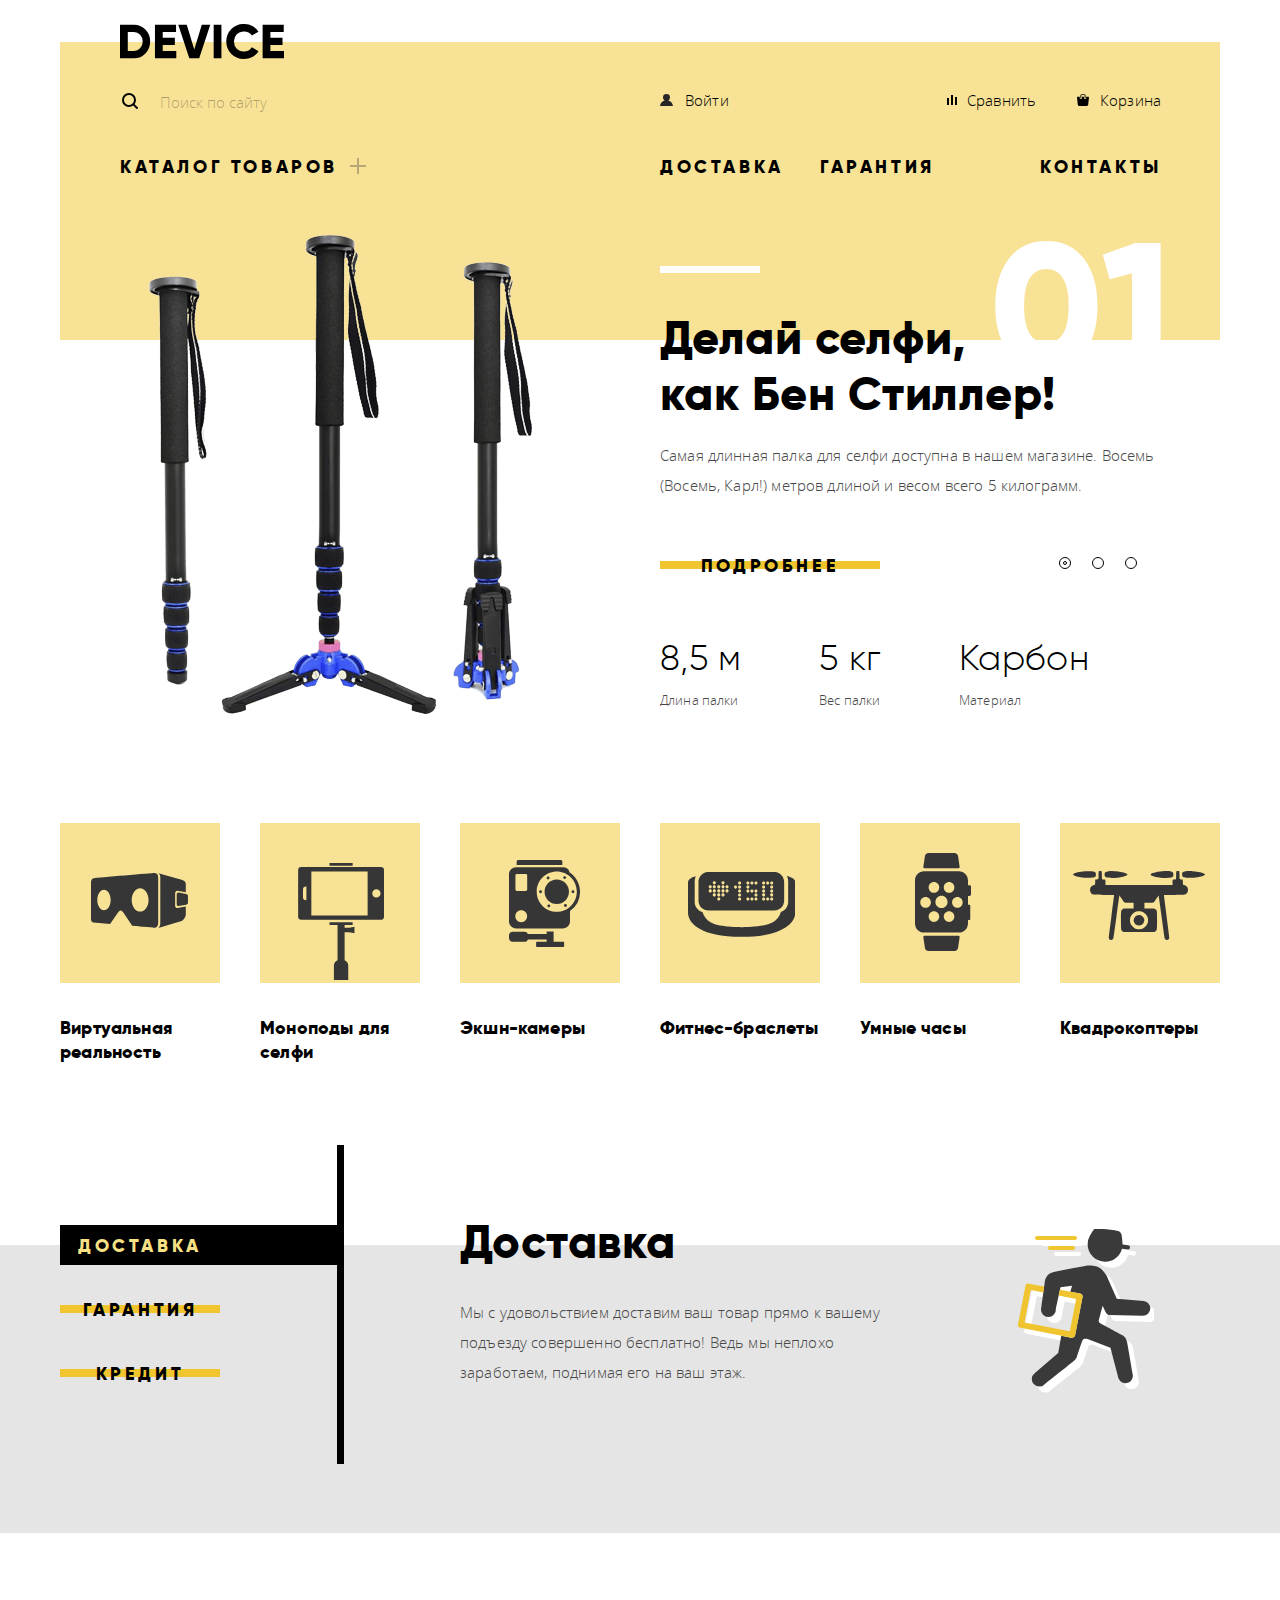
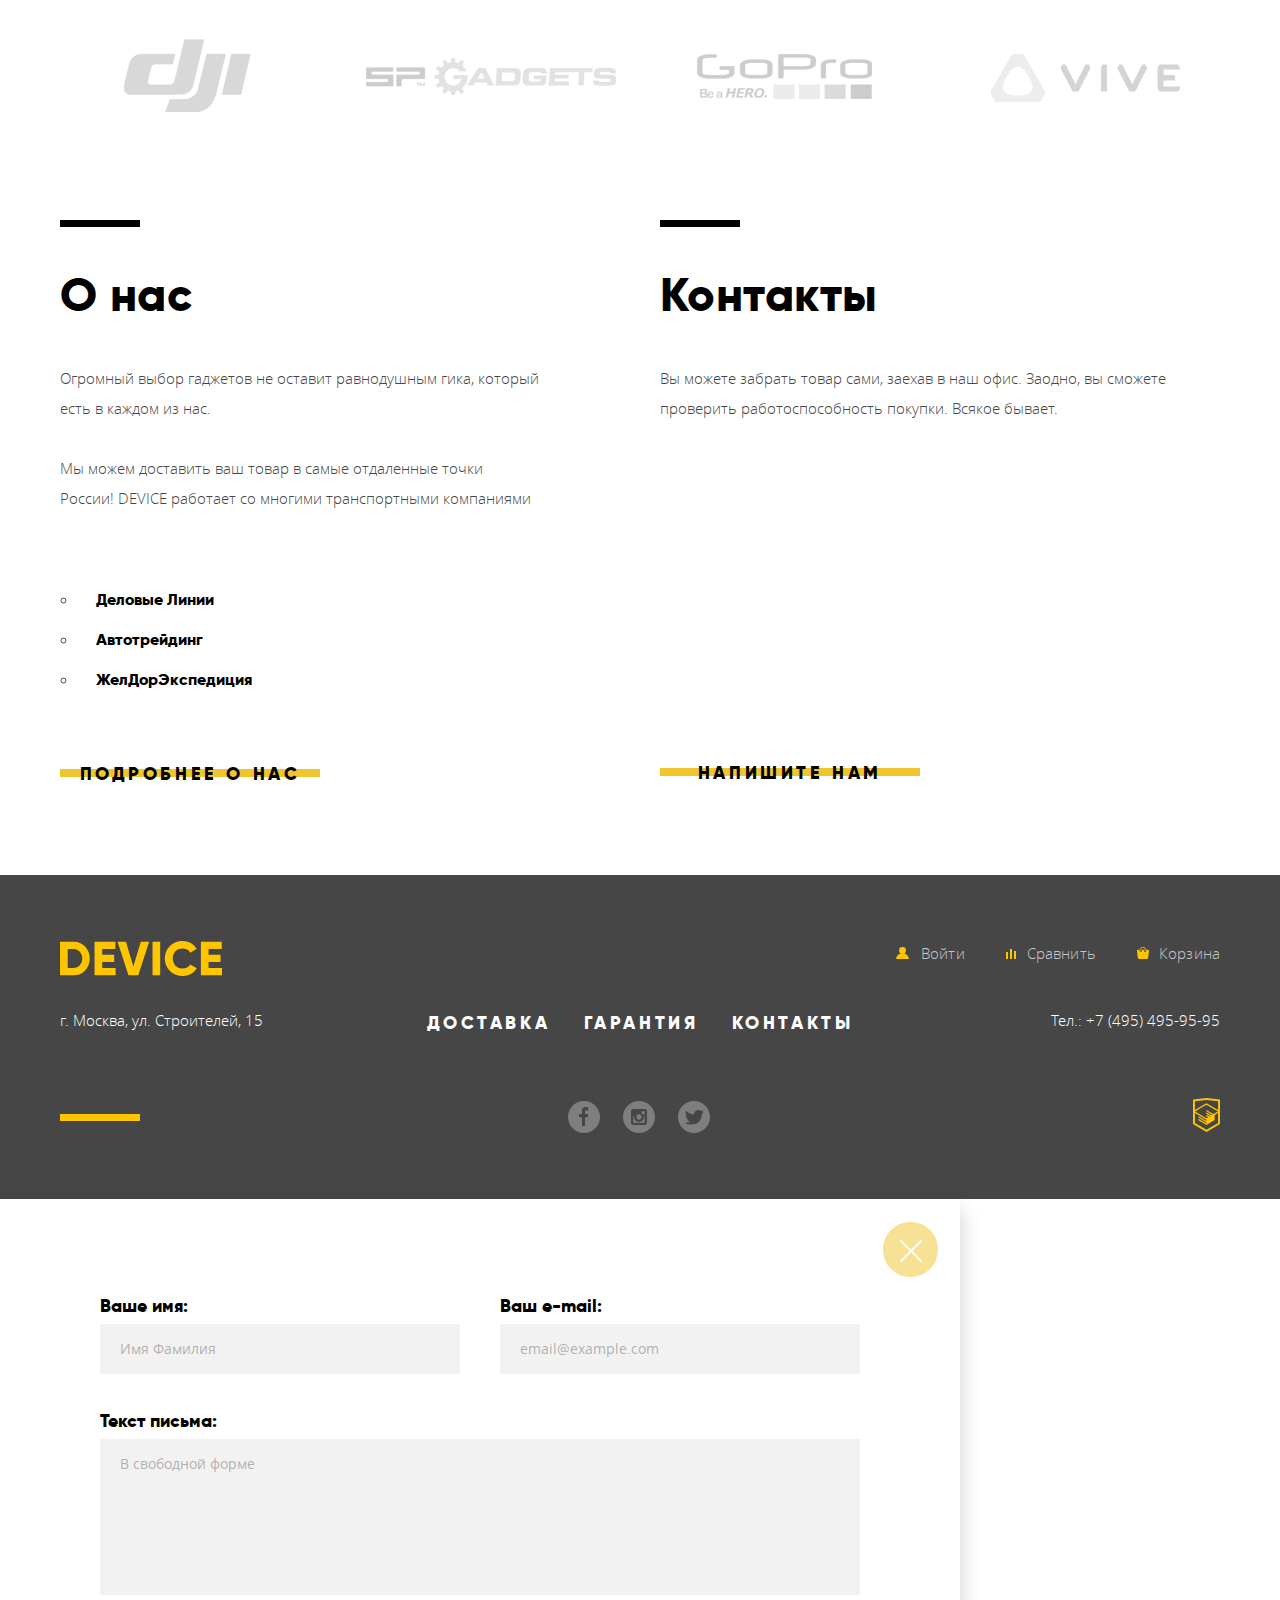
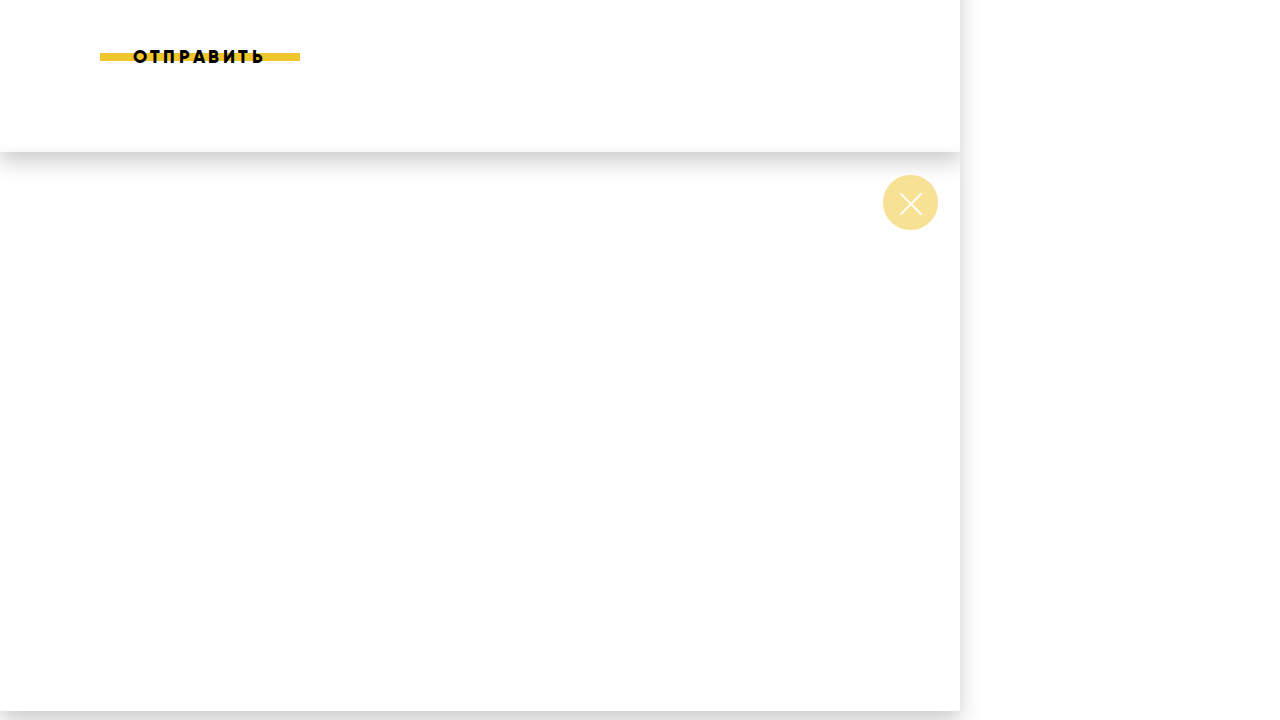
==== commit af1ae907: "Минификация css" ====
--- a/index.html
+++ b/index.html
@@ -4,7 +4,7 @@
     <meta charset="utf-8">
     <title>HTML Academy: Девайс</title>
     <link rel="stylesheet" href="css/normalize.css">
-    <link rel="stylesheet" href="css/style.css">
+    <link rel="stylesheet" href="css/style.min.css">
   </head>
   <body>
     <header class="main-header container">
@@ -254,6 +254,9 @@
             <p class="contacts-description">Вы можете забрать товар сами, заехав в наш офис. Заодно, вы сможете проверить работоспособность покупки. Всякое бывает.</p>
             <div class="contacts-map">
               <iframe src="https://www.google.com/maps/embed?pb=!1m18!1m12!1m3!1d2249.112548877993!2d37.52742931610148!3d55.68703098053589!2m3!1f0!2f0!3f0!3m2!1i1024!2i768!4f13.1!3m3!1m2!1s0x46b54cf65f5c8955%3A0x694710ccd55501e!2z0YPQuy4g0KHRgtGA0L7QuNGC0LXQu9C10LksIDE1LCDQnNC-0YHQutCy0LAsIDExOTMxMQ!5e0!3m2!1sru!2sru!4v1546180559575" width="560" height="222" style="border:0" allowfullscreen></iframe>
+              <noscript>
+                <img src="img/map.jpg" width="560" height="222" alt="Офис компании по адресу ул. Строителей, 15, Москва">
+              </noscript>
               <!-- <a href="#">
                 <img src="img/map.jpg" width="560" height="222" alt="Карта">
               </a> -->
@@ -346,7 +349,8 @@
 
     <section class="modal modal-map">
       <h2 class="visually-hidden">Как до нас добраться</h2>
-      <iframe src="https://www.google.com/maps/embed?pb=!1m18!1m12!1m3!1d2249.112548877993!2d37.52742931610148!3d55.68703098053589!2m3!1f0!2f0!3f0!3m2!1i1024!2i768!4f13.1!3m3!1m2!1s0x46b54cf65f5c8955%3A0x694710ccd55501e!2z0YPQuy4g0KHRgtGA0L7QuNGC0LXQu9C10LksIDE1LCDQnNC-0YHQutCy0LAsIDExOTMxMQ!5e0!3m2!1sru!2sru!4v1546180559575" width="960" height="559" style="border:0" ></iframe>
+      <iframe src="https://www.google.com/maps/embed?pb=!1m18!1m12!1m3!1d2249.112548877993!2d37.52742931610148!3d55.68703098053589!2m3!1f0!2f0!3f0!3m2!1i1024!2i768!4f13.1!3m3!1m2!1s0x46b54cf65f5c8955%3A0x694710ccd55501e!2z0YPQuy4g0KHRgtGA0L7QuNGC0LXQu9C10LksIDE1LCDQnNC-0YHQutCy0LAsIDExOTMxMQ!5e0!3m2!1sru!2sru!4v1546180559575" width="960" height="559" style="border:0" >
+      </iframe>
       <!-- <p>
         <img src="img/map-big.jpg" width="960" height="559" alt="Офис компании по адресу ул. Строителей, 15, Москва">
       </p> -->
--- a/css/style.min.css
+++ b/css/style.min.css
@@ -0,0 +1 @@
+@font-face{font-family:"gilroyextrabold";src:url(../fonts/gilroyextrabold-webfont.woff2) format("woff2"),url(../fonts/gilroyextrabold.woff) format("woff");font-weight:800;font-style:normal}@font-face{font-family:"gilroylight";src:url(../fonts/gilroylight-webfont.woff2) format("woff2"),url(../fonts/gilroylight.woff) format("woff");font-weight:300;font-style:normal}@font-face{font-family:"open_sanslight";src:url(../fonts/opensans-light-webfont.woff2) format("woff2"),url(../fonts/opensanslight.woff) format("woff");font-weight:300;font-style:normal}@font-face{font-family:"open_sansregular";src:url(../fonts/opensans-regular-webfont.woff2) format("woff2"),url(../fonts/opensans.woff) format("woff");font-weight:400;font-style:normal}body{margin:0;padding:0;font-family:"open_sanslight",Arial,sans-serif;font-size:15px;line-height:30px;font-weight:300;color:#464646;background-color:#fff}a{text-decoration:none}img{max-width:100%;height:auto}.visually-hidden:not(:focus):not(:active),input[type=checkbox].visually-hidden,input[type=radio].visually-hidden{position:absolute;width:1px;height:1px;margin:-1px;border:0;padding:0;white-space:nowrap;-webkit-clip-path:inset(100%);clip-path:inset(100%);clip:rect(0 0 0 0);overflow:hidden}.about-us-title,.contacts-title,.page-title{background-color:#fff}.about-us-title,.button,.contacts-title,.page-title,.services-item h3{font-family:"gilroyextrabold",Arial,sans-serif;font-size:47px;line-height:48px;font-weight:800;text-align:left;color:#000;letter-spacing:.01em;border:0}.button{position:relative;display:block;box-sizing:border-box;width:260px;height:40px;margin:0;padding:12px 0 0;z-index:1;font-size:18px;line-height:18px;text-align:center;text-transform:uppercase;letter-spacing:.2em;background-color:#fff}.button::before{content:"";position:absolute;width:inherit;height:8px;top:16px;left:0;z-index:-1;background-color:#f0c52e}.button:focus::before,.button:hover::before{transform:scaleY(5);transition-duration:.25s}.button:active{color:rgba(0,0,0,.3)}.slider-item-button{width:220px;margin-top:45px}.services-button{width:160px;margin-bottom:24px;background-color:transparent}.about-us-button{width:260px;margin-top:53px}.write-us-button{width:260px;margin-top:58px}.email-send-button{width:200px;margin-top:-2px;padding-top:0;cursor:pointer}.container{display:flex;flex-direction:column;box-sizing:border-box;width:1200px;padding:0 20px;margin-left:auto;margin-right:auto}.main-header{box-sizing:border-box;padding:0 80px;margin-top:24px;min-height:203px;box-shadow:0 18px #fff inset,20px 0 #fff inset,-20px 0 #fff inset}.main-header-logo-block{height:35px;margin-bottom:18px}.main-header{color:#000;letter-spacing:.01em;background-color:#f7e296}.main-header a{color:#000}.main-header a:focus,.main-header a:hover,.main-header-logo:focus,.main-header-logo:hover{opacity:.6}.main-header a:active,.main-header-logo:active{opacity:.3}.main-header ul{list-style:none}.user-navigation{display:flex;flex-wrap:wrap;justify-content:flex-start;align-items:top;min-height:49px;padding:0;margin:0 0 29px;list-style:none}.user-navigation li:not(:first-child){margin-top:8px}.search-block{width:440px}.search-form{width:440px;display:flex;margin:0;padding:0}.search-input{box-sizing:border-box;width:355px;height:49px;padding-left:40px;padding-right:20px;color:#000;vertical-align:middle;border:0;box-shadow:0 -2px 0 0 #000 inset;background-image:url(../img/search.svg);background-repeat:no-repeat;background-position:2px 16px;background-color:inherit}input.search-input:-ms-input-placeholder,input.search-input::-ms-input-placeholder{color:rgba(0,0,0,.3)}input.search-input::placeholder{color:rgba(0,0,0,.3)}input.search-input:focus:-ms-input-placeholder,input.search-input:focus::-ms-input-placeholder,input.search-input:hover:-ms-input-placeholder,input.search-input:hover::-ms-input-placeholder{color:rgba(0,0,0,.6)}input.search-input:focus::placeholder,input.search-input:hover::placeholder{color:rgba(0,0,0,.6)}.search-input:focus{outline:0}.search-button{box-sizing:border-box;width:85px;height:49px;color:#000;border:2px solid #000;background:0 0}.search-button:hover{color:#fff;background-color:#000;cursor:pointer}.search-button:active{color:rgba(255,255,255,.3)}.search-input:placeholder-shown+.search-button{display:none}.logotypes-link:focus img.color,.logotypes-link:hover img.color,.search-input:focus+.search-button{display:block}.search-input:placeholder-shown{box-shadow:none}.search-input:focus{box-shadow:0 -2px 0 0 #000 inset}.user-navigation a{display:block;padding-left:25px}.basket a,.compare a,.login-link a,.profile-link a{background-image:url(../img/user.svg);background-repeat:no-repeat;background-position:0 9px}.basket a,.compare a{margin-left:2px;background-image:url(../img/compare.svg);background-position:5px 10px}.basket a{margin-left:5px;background-image:url(../img/cart.svg);background-position:2px 9px}.login-link,.profile-link{width:80px;margin-left:100px}.inner-page .logout-link{padding:0;margin-left:17px}.logout-link a{padding:0;opacity:.3}.profile-link{width:160px}.compare{width:100px;margin-left:200px}.inner-page .compare{margin-left:57px}.basket{width:90px;margin-left:30px}.site-navigation{display:flex;flex-wrap:wrap;justify-content:flex-start;margin:0;padding:0;list-style:none}.header-catalog{position:relative;width:255px}.header-catalog:focus>a,.header-catalog:hover>a{opacity:.6}.header-catalog>a:active{opacity:.3}.header-catalog:after,.header-catalog:before{content:"";position:absolute;width:16px;height:2px;right:9px;top:10px;background-color:#b8a974}.header-catalog:after{width:2px;height:16px;right:16px;top:3px}.header-delivery{width:160px;margin-left:285px}.header-warranty{width:120px}.header-contacts{width:120px;margin-left:100px}.header-catalog-menu,.site-navigation{font-family:"gilroyextrabold",Arial,sans-serif;font-size:18px;line-height:24px;font-weight:800;color:#000;text-transform:uppercase;letter-spacing:.2em;background-color:#f7e296}.header-catalog-menu{position:absolute;left:-60px;z-index:10;display:none;flex-direction:column;justify-content:flex-start;align-content:flex-start;flex-wrap:wrap;box-sizing:border-box;height:161px;width:1160px;margin:0;padding:20px 60px 33px;font-family:"open_sanslight",Arial,sans-serif;font-size:15px;line-height:36px;font-weight:300;letter-spacing:.01em;text-transform:none;list-style:none}.header-catalog:hover .header-catalog-menu{display:flex}.header-catalog-menu li{width:200px;margin-right:40px}.header-catalog-menu li:nth-child(5){margin-bottom:36px}.header-catalog-menu li:nth-child(n+4){width:160px}.slider{position:relative;min-height:516px;margin-bottom:80px}.slider-list{position:relative;margin:0;padding:0;list-style:none}.slider-item{display:flex;justify-content:space-between;box-shadow:0 113px #f7e296 inset}.slider-item::before{content:"";position:absolute;left:600px;top:39px;width:100px;height:7px;background-color:#fff}.slider-left-column{display:flex;width:560px}.slider-right-column{width:560px}.slider-item:nth-child(1) .slider-image{margin:4px auto}.slider-item:nth-child(2) .slider-image{margin-top:15px;margin-left:116px}.slider-item:nth-child(3) .slider-image{margin-top:67px;margin-left:32px}.slider-item-number,.slider-item-slogan{font-family:"gilroyextrabold",Arial,sans-serif;font-weight:800;text-align:left;letter-spacing:.01em;background-color:transparent;border:0}.slider-item-number{top:-8px;right:45px;position:absolute;font-size:179.2px;line-height:179.2px;color:#fff}.slider-item-slogan{position:relative;margin:84px 0 0;font-size:47px;line-height:56px;color:#000}.slider-item-description{width:500px;margin:17px 0 0;letter-spacing:.01em}.slider-table{border-collapse:collapse;margin-top:49px}.slider-table td{padding:0}.col1{width:159px}.col2{width:140px}.col3{width:160px}.slider-table-head{display:table-row-group;font-size:13px;line-height:20px;letter-spacing:.01em}.slider-table-data{display:table-header-group;font-family:"gilroylight",Arial,sans-serif;font-size:36px;line-height:48px;font-weight:300;color:#000;letter-spacing:.01em;background-color:#fff}.slider-table-head td{padding-top:8px}.slider-controls{position:absolute;z-index:5;bottom:174px;right:66px;height:12px}.slider-controls label{position:relative;display:inline-block;width:10px;height:10px;margin-right:17px;vertical-align:top;background-color:transparent;border:1px solid #000;border-radius:50%;cursor:pointer}.slider-item{display:none}#product-1:checked~.slider-list #slide1,#product-2:checked~.slider-list #slide2,#product-3:checked~.slider-list #slide3{display:flex}#product-1:checked~.slider-controls label[for=product-1]::before,#product-2:checked~.slider-controls label[for=product-2]::before,#product-3:checked~.slider-controls label[for=product-3]::before{content:"";position:absolute;width:2px;height:2px;z-index:5;left:50%;top:50%;margin:-2px;background-color:inherit;border:1px solid #000;border-radius:50%}.catalog-menu{min-height:242px;margin-bottom:80px}.catalog-menu-list{display:flex;justify-content:flex-start;flex-wrap:wrap;width:1160px;margin:0;padding:0;list-style:none}.catalog-menu-item{width:160px;margin-right:40px;font-family:"gilroyextrabold",Arial,sans-serif;font-size:18px;line-height:24px;font-weight:800;letter-spacing:.01em;background-color:#fff}.catalog-menu-item:nth-child(6){margin-right:0}.catalog-menu-item a{display:flex;flex-direction:column;position:relative;color:#000;text-decoration:none}.catalog-menu-item a::after,.catalog-menu-item a::before{display:block;content:"";width:160px;height:160px;background-repeat:no-repeat}.catalog-menu-item a::before{margin-bottom:33px;background-color:#f7e296;background-position:center}.catalog-menu-item a::after{position:absolute}.catalog-menu-vr a::after{background-image:url(../img/popular-1.svg);background-position:31px 50px}.catalog-menu-monopods a::after{background-image:url(../img/popular-2.svg);background-position:38px 40px}.catalog-menu-actioncameras a::after{background-image:url(../img/popular-3.svg);background-position:49px 37px}.catalog-menu-fitness a::after{background-image:url(../img/popular-4.svg);background-position:28px 49px}.catalog-menu-smartwatches a::after{background-image:url(../img/popular-5.svg);background-position:55px 30px}.catalog-menu-quadcopters a::after{background-image:url(../img/popular-6.svg);background-position:13px 48px}.catalog-menu-item a:focus::before,.catalog-menu-item a:hover::before{background-color:#f0c52e}.catalog-menu-item a:active::after{opacity:.3}.catalog-menu-item a:active{color:rgba(0,0,0,.3)}.services{margin-bottom:0}.services .container,.services-wrapper{background-color:#e5e5e5;box-shadow:0 100px #fff inset}.services-wrapper{width:auto}.services .container{display:flex;flex-direction:row;align-items:flex-start;box-sizing:border-box}.services-controls{display:flex;flex-direction:column;width:277px;padding-top:80px;vertical-align:middle}.services-list{box-sizing:border-box;width:883px;min-height:319px;padding:60px 0 0 116px;margin:0 0 69px;border-left:7px solid #000;list-style:none}.services-item{min-height:180px;background-repeat:no-repeat}.services-item:nth-child(1){background-image:url(../img/delivery.svg);background-position:558px 24px}.services-item:nth-child(2){background-image:url(../img/warranty.svg);background-position:543px 0}.services-item:nth-child(3){background-image:url(../img/credit.svg);background-position:534px 0}.services-item h3{margin:0;padding:14px 0 0;background-color:transparent}.service-description{width:460px;margin-top:30px;padding-bottom:20px;letter-spacing:.01em}.services-controls label{cursor:pointer}.logotypes-link img.color,.services-item{display:none}#credit:checked~.services-list #slide-credit,#delivery:checked~.services-list #slide-delivery,#warranty:checked~.services-list #slide-warranty{display:block}#credit:checked~.services-controls label[for=credit],#delivery:checked~.services-controls label[for=delivery],#warranty:checked~.services-controls label[for=warranty]{color:#f7e184;background-color:#000;box-shadow:117px 0 0 0 #000}#credit:checked~.services-controls label[for=credit]::before,#delivery:checked~.services-controls label[for=delivery]::before,#warranty:checked~.services-controls label[for=warranty]::before{display:none}.logotypes{margin-top:94px;margin-bottom:93px}.logotypes-list{display:flex;flex-wrap:wrap;margin:0;padding:0;list-style:none}.logotypes-item{margin-right:40px}.logotypes-item:nth-child(4n){margin-right:0}.logotypes-link{display:flex}.logotypes-link:focus img,.logotypes-link:hover img{display:none}.index-columns{display:flex;justify-content:space-between}.transport-list a{font-family:"gilroyextrabold",Arial,sans-serif;font-size:16px;line-height:40px;font-weight:800;color:#000;letter-spacing:0;background-color:#fff;border:0}.about-us,.contacts{position:relative;width:480px;min-height:573px}.contacts{width:560px}.about-us:before,.contacts:before{content:"";position:absolute;width:80px;height:7px;top:0;left:0;background-color:#000}.about-us-title,.contacts-title{padding:52px 0 0;margin:0 0 43px}.about-us-description{display:block;margin-bottom:30px}.transport-list{padding:0;margin:67px 0 0 18px;list-style-type:circle}.transport-list li{padding-left:18px}.contacts-map{position:relative;margin-top:40px}.contacts-map img{position:absolute;top:0;left:0}.inner-page .main-header{margin-bottom:40px}.page-title{padding:0 0 0 60px;margin:0 0 23px}.breadcrumbs{display:flex;justify-content:flex-start;flex-wrap:wrap;padding:0;margin:0 0 45px 60px;font-family:"open_sanslight",Arial,sans-serif;font-size:14px;line-height:24px;font-weight:300;letter-spacing:.01em;color:#000;background-color:#fff;border:0;list-style:none}.breadcrumbs li{position:relative;margin-right:38px}.breadcrumbs li:last-child{margin-right:0}.breadcrumbs li::after{content:"";position:absolute;top:10px;right:-20px;width:3px;height:3px;border:1px solid #000;border-left-color:#fff;border-bottom-color:#fff;background-color:#fff;transform:rotate(45deg)}.breadcrumbs-current::after{display:none}.breadcrumbs a{color:#000;opacity:.3}.breadcrumbs-current{opacity:.3}.breadcrumbs a:focus,.breadcrumbs a:hover{opacity:.6}.breadcrumbs a:active{opacity:.1}.catalog-wrapper{display:flex}.catalog-left-side{flex-grow:1;background-color:#eee;box-shadow:0 70px #dcdcdc inset}.catalog-right-side{flex-grow:1;box-shadow:0 70px #ebebeb inset}.catalog-container,.filter-column{box-sizing:border-box;flex-shrink:0}.catalog-container{display:flex;width:1200px}.filter-column{width:348px;padding-left:80px;padding-right:68px;background:#eee;box-shadow:0 70px #dcdcdc inset}.catalog-column{width:852px;padding-left:72px;padding-right:20px;flex-shrink:0;box-shadow:0 70px #ebebeb inset}.filter-title{padding:0;margin:23px 0 92px}.filter-title,.sorting-title{font-family:"gilroyextrabold",Arial,sans-serif;font-size:16px;line-height:24px;font-weight:800;text-transform:uppercase;color:#000;letter-spacing:.2em}.filter{display:flex;flex-direction:column}.filter fieldset{position:relative;padding:0;margin:13px 0 30px;border:0}.filter fieldset::before{content:"";position:absolute;top:-13px;left:0;width:201px;height:2px;background-color:#000}.filter legend{font-family:"gilroyextrabold",Arial,sans-serif;font-size:18px;line-height:24px;font-weight:800;color:#000;letter-spacing:.01em}.range-filter{width:200px;margin-bottom:21px}.range-controls{position:relative;height:5px;margin-bottom:33px;padding-top:35px;border-radius:5px}.range-controls .scale{height:2px;background:#dbdbdb}.range-controls .bar{width:60%;height:2px;background:#91c92f}.range-controls .toggle{position:absolute;top:26px;left:0;width:4px;height:4px;padding:0;border:8px solid #fff;background-color:#ababab;box-shadow:0 2px 1px 0 #cfcfcf;border-radius:50%;cursor:pointer}.range-controls .toggle-min{left:-5px}.range-controls .toggle-max{left:108px}.range-controls label{position:absolute;display:inline-block;width:70px;vertical-align:top;font-family:"gilroylight",Arial,sans-serif;font-size:14px;line-height:16px;font-weight:300;color:rgba(0,0,0,.2);background-color:#eee}.min-price{top:50px;left:0}.max-price{top:50px;left:90px}.filter-option,.range-controls input{font-size:14px;font-weight:300;background-color:#eee}.range-controls input{display:inline-block;width:45px;padding:0;vertical-align:top;font-family:"gilroylight",Arial,sans-serif;color:rgba(0,0,0,.2);border:0;line-height:16px}.filter ul{margin:0;padding:0;list-style:none}.bluetooth-fieldset legend,.color-fieldset legend{margin-bottom:18px}.filter-option{padding-left:38px;line-height:40px;letter-spacing:.01em;color:#000}.filter-option label{position:relative;display:block;cursor:pointer;-webkit-user-select:none;-moz-user-select:none;-ms-user-select:none;user-select:none}.filter-input-checkbox+label::before{content:"";position:absolute;left:-40px;top:7px;width:23px;height:23px;background-image:url(../img/checkbox-off.svg);background-repeat:no-repeat;background-position:0 0}.filter-input-checkbox:checked+label::before{content:"";position:absolute;left:-40px;top:7px;width:27px;height:23px;background-image:url(../img/checkbox-on.svg);background-repeat:no-repeat;background-position:0 0}.filter-input-radio+label::before{content:"";position:absolute;left:-40px;top:6px;box-sizing:border-box;width:25px;height:25px;border:4px solid #000;border-radius:50%}.filter-input-radio:checked+label::after{content:"";position:absolute;left:-32px;top:14px;width:9px;height:9px;background-color:#000;border-radius:50%}.filter-input:focus+label::after,.filter-input:focus+label::before,.filter-input:hover+label::after,.filter-input:hover+label::before,.sorting-options a:focus,.sorting-options a:hover{opacity:.6}.filter-input:active+label::after,.filter-input:active+label::before,.sorting-options a:active{opacity:1}.filter-input:disabled+label,.filter-input:disabled+label::after,.filter-input:disabled+label::before{opacity:.25}.filter-button{width:200px;padding-top:0;background-color:#eee;cursor:pointer}.sorting-title{padding:0;margin:23px 0 0}.sorting{display:flex;height:70px;margin-bottom:69px;width:610px}.sorting ul{display:flex;flex-wrap:wrap;flex-shrink:0;margin:0;padding:25px 0 0;font-size:14px;line-height:18px;list-style:none}.sorting a,.sorting ul{color:#000;background-color:#ebebeb}.sorting .sorting-options{margin-left:56px}.sorting .sorting-direction{margin-left:272px}.sorting-options li:nth-child(n+2){margin-left:31px}.sorting-options a{opacity:.3}.sorting-direction li{position:relative}.direction-ascending a::before,.direction-descending a::before{content:"";position:absolute;width:0;height:0;border:6px solid transparent;opacity:.2;cursor:pointer}.direction-ascending a::before{border-bottom:10px solid #000;left:-35px}.direction-descending a::before{left:-7px;top:5px;border-top:10px solid #000}.sorting-direction a:focus::before,.sorting-direction a:hover::before{opacity:.4}.sorting-direction a:active::before{opacity:1}.catalog-list,.catalog-list h3{margin:0;padding:0}.catalog-list{display:flex;flex-wrap:wrap;list-style:none}.catalog-item{position:relative;display:flex;flex-direction:column;width:360px;margin-right:40px;margin-bottom:40px;min-height:466px}.catalog-item:nth-child(2n){margin-right:0}.catalog-item .actions{display:none;position:absolute;top:0;left:0;box-sizing:border-box;width:360px;height:380px;padding:172px 80px 20px;background-color:rgba(238,238,238,.7);z-index:5}.catalog-item:focus .actions,.catalog-item:hover .actions{display:block}.catalog-item-image{margin:0 0 33px;line-height:0}.item-name-price{display:flex}.item-name-price a{width:260px}.catalog-item-name,.catalog-item-price{font-family:"gilroyextrabold",Arial,sans-serif;font-size:18px;line-height:24px;font-weight:800;color:#000;letter-spacing:.01em;background-color:#fff}.catalog-item-price{width:90px;margin:0 0 0 10px;font-family:"gilroylight",Arial,sans-serif;font-size:16px;font-weight:300;color:#464646;text-align:right;vertical-align:baseline}.add-cart-button,.item-new{background-color:transparent}.item-new{position:absolute;display:block;box-sizing:border-box;height:60px;top:29px;right:27px;font-family:"gilroyextrabold",Arial,sans-serif;font-size:14px;line-height:57px;font-weight:800;letter-spacing:.05em;color:#000;text-transform:uppercase;text-align:center;border:2px solid #000;border-radius:50%;opacity:.2;width:60px}.add-cart-button{width:200px}.add-compare{display:block;font-family:"open_sanslight",Arial,sans-serif;font-size:13px;line-height:36px;font-weight:300;letter-spacing:.01em;color:#000;opacity:.5;margin-top:7px;text-align:center;background-color:transparent}.add-compare:focus,.add-compare:hover{opacity:1}.add-compare:active{opacity:.2}.pagination{display:flex;justify-content:space-between;width:760px;min-height:70px;margin-top:-11px;margin-bottom:77px;font-family:"gilroyextrabold",Arial,sans-serif;font-size:16px;line-height:24px;font-weight:800;text-align:center;color:#000;text-transform:uppercase;letter-spacing:.2em;background-color:#ebebeb}.pagination-list{display:flex;flex-wrap:wrap;justify-content:center;align-items:center;padding:0;margin:0;list-style:none}.pagination-list li{margin:0 14px;flex-shrink:0}.pagination-item a{color:#000;opacity:.3}.pagination-item a:focus,.pagination-item a:hover{opacity:.6}.pagination-item a:active,.pagination-item-current a{opacity:1}.pagination-button{margin:0;flex-shrink:0;text-align:center;text-transform:uppercase;letter-spacing:.2em;border:0;cursor:pointer;background-color:#ebebeb}.pagination-button:focus,.pagination-button:hover{background-color:#d9d9d9}.pagination-button:active{color:rgba(0,0,0,.3)}.pagination-button-back{box-sizing:border-box;width:126px;margin-right:13px}.pagination-button-next{box-sizing:border-box;width:137px}.main-footer{margin-top:67px;color:#fff;letter-spacing:.01em}.inner-page .main-footer{margin-top:0}.main-footer-wrapper{width:auto;background-color:#464646}.main-footer .container{display:flex;flex-direction:column;box-sizing:border-box;padding-top:66px;padding-bottom:66px;background-color:#464646}.footer-top{display:flex;justify-content:space-between;margin-bottom:34px}.footer-top>a{width:162px;height:35px}.footer-logo:focus,.footer-logo:hover,.footer-user-navigation a:focus::before,.footer-user-navigation a:hover::before{opacity:.6}.footer-logo:active,.footer-user-navigation a:active::before{opacity:.3}.footer-user-navigation{display:flex;margin:0;padding:0;line-height:24px;list-style:none}.footer-user-navigation a{display:block;margin-left:41px;color:rgba(255,255,255,.7);background-color:#464646}.footer-logout-link a{color:rgba(255,255,255,.3);padding:0;margin-left:20px}.footer-user-navigation a:focus,.footer-user-navigation a:hover{color:#fff}.footer-user-navigation a:active{color:rgba(255,255,255,.3)}.footer-basket a::before,.footer-compare a::before,.footer-login-link a::before,.footer-profile-link a::before{content:"";display:inline-block;vertical-align:baseline;width:13px;height:12px;margin-right:12px;background-image:url(../img/user-yellow.svg);background-repeat:no-repeat}.inner-page .footer-logout-link{padding:0}.footer-basket a::before,.footer-compare a::before{width:10px;height:10px;margin-right:11px;background-image:url(../img/compare-yellow.svg)}.footer-basket a::before{width:12px;height:12px;margin-right:10px;background-image:url(../img/cart-yellow.svg)}.main-footer ul{list-style:none}.middle-menu a{font-family:"gilroyextrabold",Arial,sans-serif;font-size:18px;line-height:24px;font-weight:800;color:#fff;text-transform:uppercase;letter-spacing:.2em;background-color:#464646}.footer-copyright:focus,.footer-copyright:hover,.middle-menu a:focus,.middle-menu a:hover{opacity:.6}.footer-copyright:active,.middle-menu a:active{opacity:.3}.footer-middle,.middle-menu{display:flex;justify-content:space-between}.footer-middle{margin-bottom:61px}.footer-middle .column-1{width:260px;line-height:21px;letter-spacing:0}.footer-middle .column-2{width:427px;line-height:27px}.middle-menu{flex-wrap:wrap;margin:0;padding:0;list-style:none}.footer-middle .column-3{width:260px;text-align:right;line-height:21px;letter-spacing:0}.footer-bottom{position:relative;display:flex;justify-content:flex-end;align-items:flex-end}.footer-bottom::before{content:"";position:absolute;left:0;bottom:12px;width:80px;height:7px;background-color:#ffc600}.footer-bottom .column-2{width:142px;margin-right:483px}.social-buttons{display:flex;flex-wrap:wrap;justify-content:space-between;width:142px;margin:0;padding:0;list-style:none}.social-button{display:block;width:32px;height:32px;opacity:.3}.social-button:focus,.social-button:hover{opacity:.6}.social-button:active{opacity:.1}.fb-button{background-image:url(../img/fb.svg)}.instagram-button{background-image:url(../img/instagram.svg)}.twitter-button{background-image:url(../img/twitter.svg)}.footer-copyright{width:27px;height:35px}.modal-write-us{position:relative;box-sizing:border-box;width:960px;padding:95px 100px 75px;color:#000;background-color:#fff;box-shadow:0 10px 20px rgba(0,0,0,.2)}.write-us-form{display:flex;flex-wrap:wrap;justify-content:space-between;width:760px}.write-us-item{margin:0 0 35px}.write-us-item:nth-child(1),.write-us-item:nth-child(2){width:360px}.write-us-item:nth-child(3){width:100%}.write-us-form label{display:block;margin-bottom:6px;font-family:"gilroyextrabold",Arial,sans-serif;font-size:18px;line-height:24px;font-weight:800;color:#000;letter-spacing:0;background-color:#fff;border:0}.write-us-form input,.write-us-form textarea{box-sizing:border-box;width:100%;margin:0;padding:16px 20px;font-family:"open_sansregular",Arial,sans-serif;font-size:14px;line-height:18px;font-weight:400;color:rgba(70,70,70,.4);background-color:#f2f2f2;border:0}.write-us-text{height:156px;resize:none}.write-us-form input:hover,.write-us-form textarea:hover{background-color:#eaeaea}.write-us-form input:focus,.write-us-form textarea:focus{color:#464646;background-color:#fff;outline:3px solid #f7e296}.write-us-form input:invalid{background-color:#f6dada}.write-us-form input::-webkit-input-placeholder,.write-us-form textarea::-webkit-input-placeholder{color:rgba(70,70,70,.4)}.write-us-form input:-moz-placeholder,.write-us-form input::-moz-placeholder,.write-us-form textarea:-moz-placeholder,.write-us-form textarea::-moz-placeholder{color:rgba(70,70,70,.4)}.write-us-form input:-ms-input-placeholder,.write-us-form textarea:-ms-input-placeholder{color:rgba(70,70,70,.4)}.write-us-form input::placeholder,.write-us-form textarea::placeholder{color:rgba(70,70,70,.4)}.modal-close{position:absolute;top:23px;right:22px;width:55px;height:55px;border-radius:27px;border:0;background-color:#f0c52e;opacity:.5}.modal-close:after,.modal-close:before{content:"";position:absolute;width:30px;height:2px;margin-left:-15px;background-color:#fff;transform:rotate(45deg)}.modal-close:after{transform:rotate(-45deg)}.modal-close:focus,.modal-close:hover{opacity:1}.modal-close:active{opacity:.3}.modal-map{position:relative;box-sizing:border-box;width:960px;height:559px;box-shadow:0 10px 20px rgba(0,0,0,.2)}
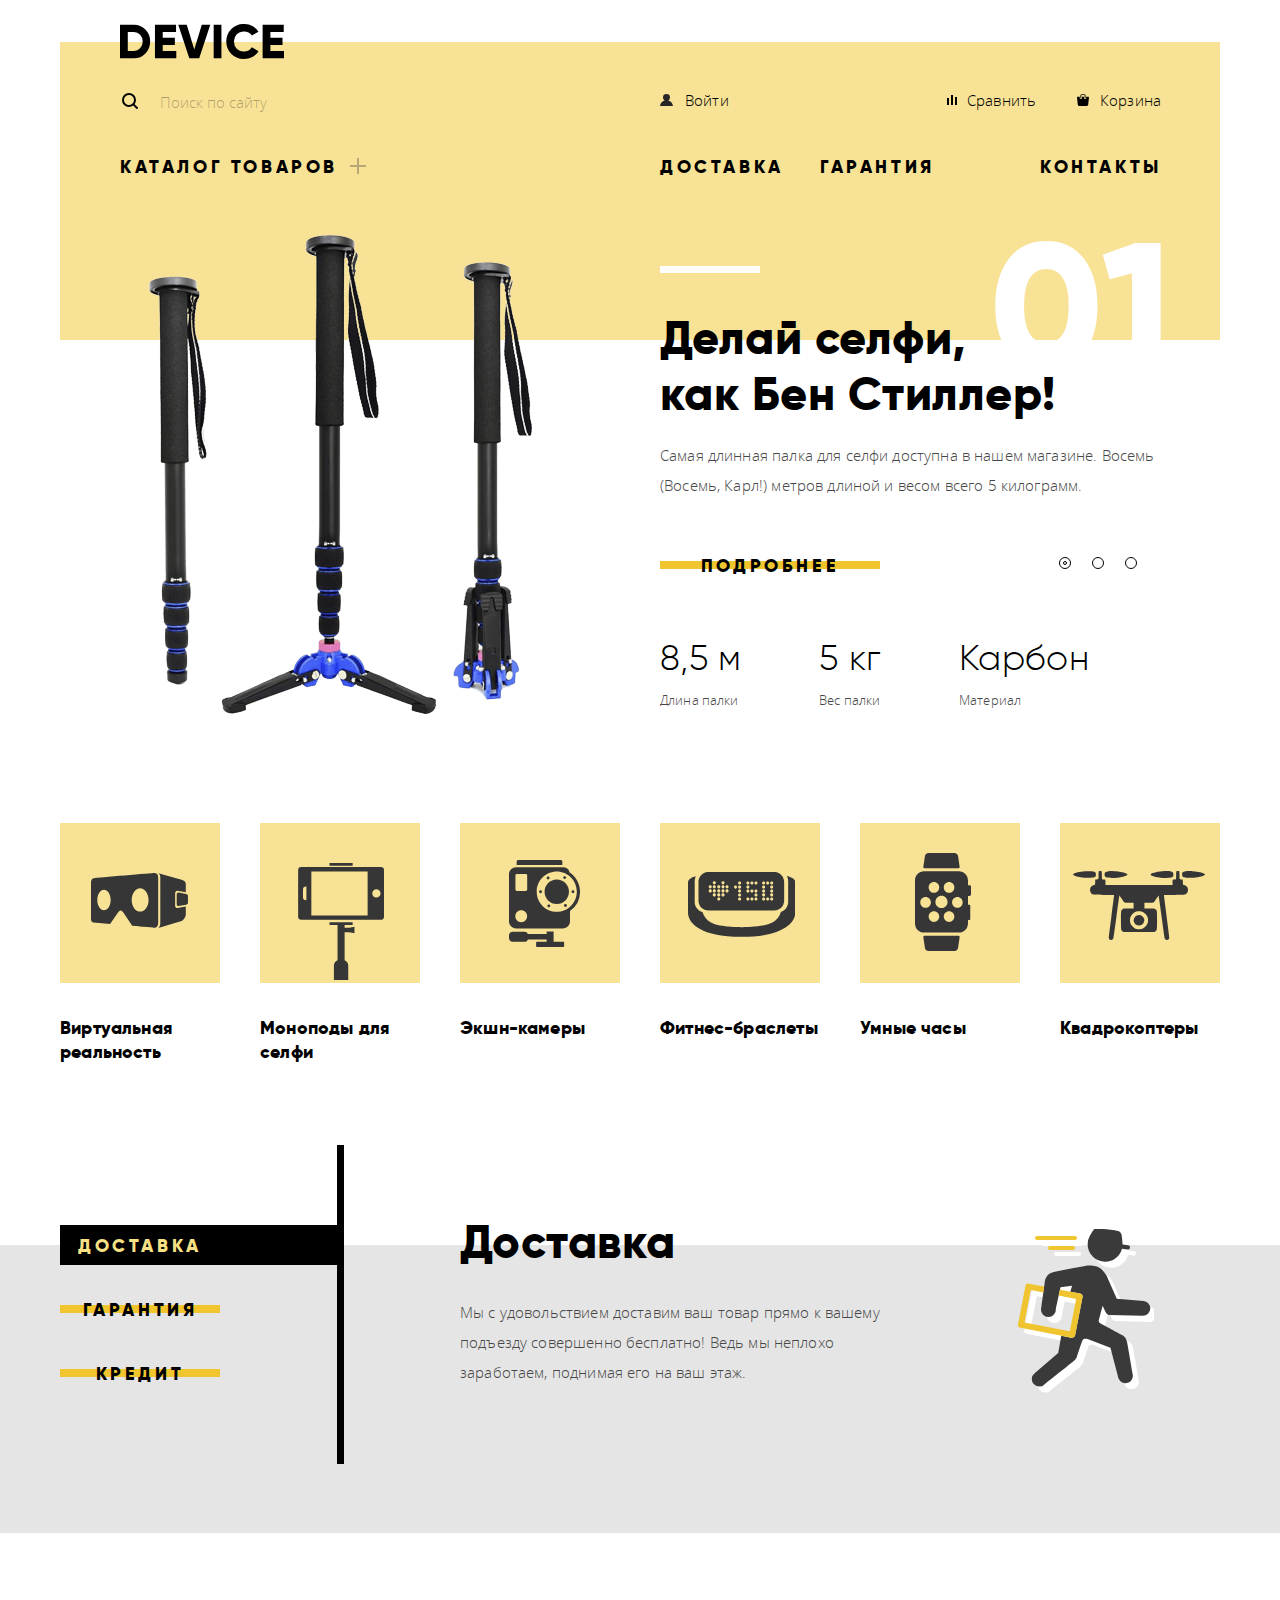
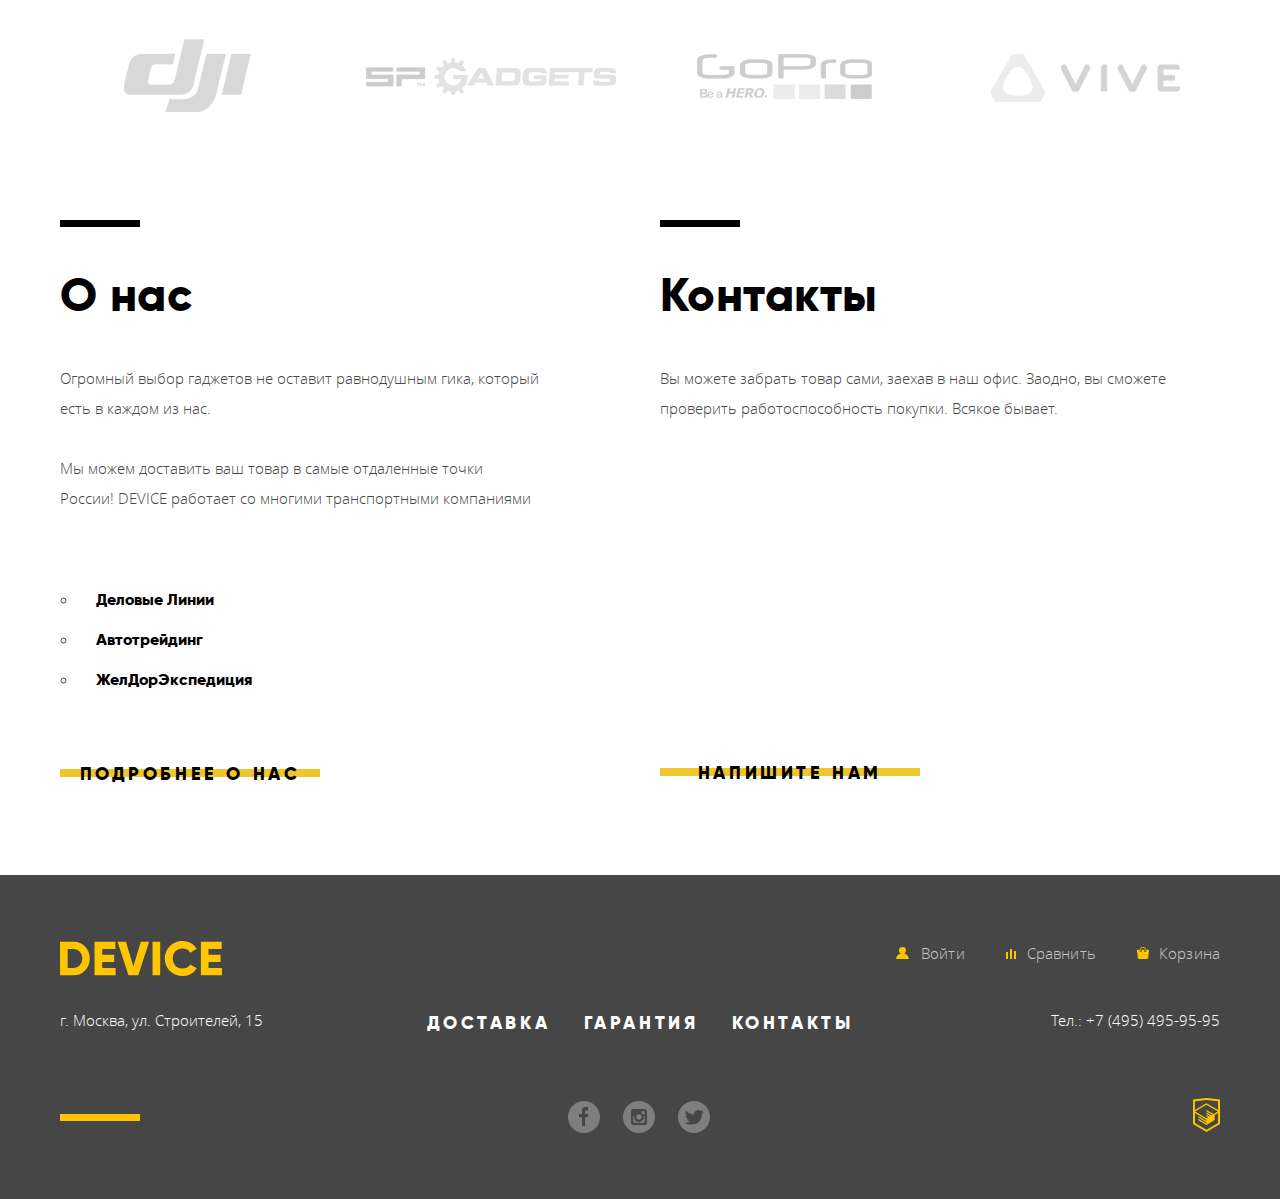
==== commit de484b08: "index - добавил js" ====
--- a/index.html
+++ b/index.html
@@ -253,13 +253,10 @@
             </a>
             <p class="contacts-description">Вы можете забрать товар сами, заехав в наш офис. Заодно, вы сможете проверить работоспособность покупки. Всякое бывает.</p>
             <div class="contacts-map">
-              <iframe src="https://www.google.com/maps/embed?pb=!1m18!1m12!1m3!1d2249.112548877993!2d37.52742931610148!3d55.68703098053589!2m3!1f0!2f0!3f0!3m2!1i1024!2i768!4f13.1!3m3!1m2!1s0x46b54cf65f5c8955%3A0x694710ccd55501e!2z0YPQuy4g0KHRgtGA0L7QuNGC0LXQu9C10LksIDE1LCDQnNC-0YHQutCy0LAsIDExOTMxMQ!5e0!3m2!1sru!2sru!4v1546180559575" width="560" height="222" style="border:0" allowfullscreen></iframe>
+              <iframe class="map-iframe" src="https://www.google.com/maps/embed?pb=!1m18!1m12!1m3!1d2249.112548877993!2d37.52742931610148!3d55.68703098053589!2m3!1f0!2f0!3f0!3m2!1i1024!2i768!4f13.1!3m3!1m2!1s0x46b54cf65f5c8955%3A0x694710ccd55501e!2z0YPQuy4g0KHRgtGA0L7QuNGC0LXQu9C10LksIDE1LCDQnNC-0YHQutCy0LAsIDExOTMxMQ!5e0!3m2!1sru!2sru!4v1546180559575" width="560" height="222" style="border:0" allowfullscreen></iframe>
               <noscript>
                 <img src="img/map.jpg" width="560" height="222" alt="Офис компании по адресу ул. Строителей, 15, Москва">
               </noscript>
-              <!-- <a href="#">
-                <img src="img/map.jpg" width="560" height="222" alt="Карта">
-              </a> -->
             </div>
             <p>
               <a class="button write-us-button" href="write-us.html">
@@ -340,7 +337,6 @@
         <p class="write-us-item write-us-text-item">
           <label class="write-us-label" for="email-text">Текст письма:</label>
           <textarea class="write-us-text" id="email-text" name="email-text" placeholder="В свободной форме"></textarea>
-          <!-- <input class="write-us-text" id="email-text" type="text" name="email-text" placeholder="В свободной форме"> -->
         </p>
         <button class="button email-send-button" type="submit">Отправить</button>
       </form>
@@ -351,11 +347,10 @@
       <h2 class="visually-hidden">Как до нас добраться</h2>
       <iframe src="https://www.google.com/maps/embed?pb=!1m18!1m12!1m3!1d2249.112548877993!2d37.52742931610148!3d55.68703098053589!2m3!1f0!2f0!3f0!3m2!1i1024!2i768!4f13.1!3m3!1m2!1s0x46b54cf65f5c8955%3A0x694710ccd55501e!2z0YPQuy4g0KHRgtGA0L7QuNGC0LXQu9C10LksIDE1LCDQnNC-0YHQutCy0LAsIDExOTMxMQ!5e0!3m2!1sru!2sru!4v1546180559575" width="960" height="559" style="border:0" >
       </iframe>
-      <!-- <p>
-        <img src="img/map-big.jpg" width="960" height="559" alt="Офис компании по адресу ул. Строителей, 15, Москва">
-      </p> -->
       <button class="modal-close" type="button" aria-label="Закрыть"></button>
     </section>
 
+    <script src="js/script.min.js"></script>
+
   </body>
 </html>
--- a/css/style.min.css
+++ b/css/style.min.css
@@ -1 +1 @@
-@font-face{font-family:"gilroyextrabold";src:url(../fonts/gilroyextrabold-webfont.woff2) format("woff2"),url(../fonts/gilroyextrabold.woff) format("woff");font-weight:800;font-style:normal}@font-face{font-family:"gilroylight";src:url(../fonts/gilroylight-webfont.woff2) format("woff2"),url(../fonts/gilroylight.woff) format("woff");font-weight:300;font-style:normal}@font-face{font-family:"open_sanslight";src:url(../fonts/opensans-light-webfont.woff2) format("woff2"),url(../fonts/opensanslight.woff) format("woff");font-weight:300;font-style:normal}@font-face{font-family:"open_sansregular";src:url(../fonts/opensans-regular-webfont.woff2) format("woff2"),url(../fonts/opensans.woff) format("woff");font-weight:400;font-style:normal}body{margin:0;padding:0;font-family:"open_sanslight",Arial,sans-serif;font-size:15px;line-height:30px;font-weight:300;color:#464646;background-color:#fff}a{text-decoration:none}img{max-width:100%;height:auto}.visually-hidden:not(:focus):not(:active),input[type=checkbox].visually-hidden,input[type=radio].visually-hidden{position:absolute;width:1px;height:1px;margin:-1px;border:0;padding:0;white-space:nowrap;-webkit-clip-path:inset(100%);clip-path:inset(100%);clip:rect(0 0 0 0);overflow:hidden}.about-us-title,.contacts-title,.page-title{background-color:#fff}.about-us-title,.button,.contacts-title,.page-title,.services-item h3{font-family:"gilroyextrabold",Arial,sans-serif;font-size:47px;line-height:48px;font-weight:800;text-align:left;color:#000;letter-spacing:.01em;border:0}.button{position:relative;display:block;box-sizing:border-box;width:260px;height:40px;margin:0;padding:12px 0 0;z-index:1;font-size:18px;line-height:18px;text-align:center;text-transform:uppercase;letter-spacing:.2em;background-color:#fff}.button::before{content:"";position:absolute;width:inherit;height:8px;top:16px;left:0;z-index:-1;background-color:#f0c52e}.button:focus::before,.button:hover::before{transform:scaleY(5);transition-duration:.25s}.button:active{color:rgba(0,0,0,.3)}.slider-item-button{width:220px;margin-top:45px}.services-button{width:160px;margin-bottom:24px;background-color:transparent}.about-us-button{width:260px;margin-top:53px}.write-us-button{width:260px;margin-top:58px}.email-send-button{width:200px;margin-top:-2px;padding-top:0;cursor:pointer}.container{display:flex;flex-direction:column;box-sizing:border-box;width:1200px;padding:0 20px;margin-left:auto;margin-right:auto}.main-header{box-sizing:border-box;padding:0 80px;margin-top:24px;min-height:203px;box-shadow:0 18px #fff inset,20px 0 #fff inset,-20px 0 #fff inset}.main-header-logo-block{height:35px;margin-bottom:18px}.main-header{color:#000;letter-spacing:.01em;background-color:#f7e296}.main-header a{color:#000}.main-header a:focus,.main-header a:hover,.main-header-logo:focus,.main-header-logo:hover{opacity:.6}.main-header a:active,.main-header-logo:active{opacity:.3}.main-header ul{list-style:none}.user-navigation{display:flex;flex-wrap:wrap;justify-content:flex-start;align-items:top;min-height:49px;padding:0;margin:0 0 29px;list-style:none}.user-navigation li:not(:first-child){margin-top:8px}.search-block{width:440px}.search-form{width:440px;display:flex;margin:0;padding:0}.search-input{box-sizing:border-box;width:355px;height:49px;padding-left:40px;padding-right:20px;color:#000;vertical-align:middle;border:0;box-shadow:0 -2px 0 0 #000 inset;background-image:url(../img/search.svg);background-repeat:no-repeat;background-position:2px 16px;background-color:inherit}input.search-input:-ms-input-placeholder,input.search-input::-ms-input-placeholder{color:rgba(0,0,0,.3)}input.search-input::placeholder{color:rgba(0,0,0,.3)}input.search-input:focus:-ms-input-placeholder,input.search-input:focus::-ms-input-placeholder,input.search-input:hover:-ms-input-placeholder,input.search-input:hover::-ms-input-placeholder{color:rgba(0,0,0,.6)}input.search-input:focus::placeholder,input.search-input:hover::placeholder{color:rgba(0,0,0,.6)}.search-input:focus{outline:0}.search-button{box-sizing:border-box;width:85px;height:49px;color:#000;border:2px solid #000;background:0 0}.search-button:hover{color:#fff;background-color:#000;cursor:pointer}.search-button:active{color:rgba(255,255,255,.3)}.search-input:placeholder-shown+.search-button{display:none}.logotypes-link:focus img.color,.logotypes-link:hover img.color,.search-input:focus+.search-button{display:block}.search-input:placeholder-shown{box-shadow:none}.search-input:focus{box-shadow:0 -2px 0 0 #000 inset}.user-navigation a{display:block;padding-left:25px}.basket a,.compare a,.login-link a,.profile-link a{background-image:url(../img/user.svg);background-repeat:no-repeat;background-position:0 9px}.basket a,.compare a{margin-left:2px;background-image:url(../img/compare.svg);background-position:5px 10px}.basket a{margin-left:5px;background-image:url(../img/cart.svg);background-position:2px 9px}.login-link,.profile-link{width:80px;margin-left:100px}.inner-page .logout-link{padding:0;margin-left:17px}.logout-link a{padding:0;opacity:.3}.profile-link{width:160px}.compare{width:100px;margin-left:200px}.inner-page .compare{margin-left:57px}.basket{width:90px;margin-left:30px}.site-navigation{display:flex;flex-wrap:wrap;justify-content:flex-start;margin:0;padding:0;list-style:none}.header-catalog{position:relative;width:255px}.header-catalog:focus>a,.header-catalog:hover>a{opacity:.6}.header-catalog>a:active{opacity:.3}.header-catalog:after,.header-catalog:before{content:"";position:absolute;width:16px;height:2px;right:9px;top:10px;background-color:#b8a974}.header-catalog:after{width:2px;height:16px;right:16px;top:3px}.header-delivery{width:160px;margin-left:285px}.header-warranty{width:120px}.header-contacts{width:120px;margin-left:100px}.header-catalog-menu,.site-navigation{font-family:"gilroyextrabold",Arial,sans-serif;font-size:18px;line-height:24px;font-weight:800;color:#000;text-transform:uppercase;letter-spacing:.2em;background-color:#f7e296}.header-catalog-menu{position:absolute;left:-60px;z-index:10;display:none;flex-direction:column;justify-content:flex-start;align-content:flex-start;flex-wrap:wrap;box-sizing:border-box;height:161px;width:1160px;margin:0;padding:20px 60px 33px;font-family:"open_sanslight",Arial,sans-serif;font-size:15px;line-height:36px;font-weight:300;letter-spacing:.01em;text-transform:none;list-style:none}.header-catalog:hover .header-catalog-menu{display:flex}.header-catalog-menu li{width:200px;margin-right:40px}.header-catalog-menu li:nth-child(5){margin-bottom:36px}.header-catalog-menu li:nth-child(n+4){width:160px}.slider{position:relative;min-height:516px;margin-bottom:80px}.slider-list{position:relative;margin:0;padding:0;list-style:none}.slider-item{display:flex;justify-content:space-between;box-shadow:0 113px #f7e296 inset}.slider-item::before{content:"";position:absolute;left:600px;top:39px;width:100px;height:7px;background-color:#fff}.slider-left-column{display:flex;width:560px}.slider-right-column{width:560px}.slider-item:nth-child(1) .slider-image{margin:4px auto}.slider-item:nth-child(2) .slider-image{margin-top:15px;margin-left:116px}.slider-item:nth-child(3) .slider-image{margin-top:67px;margin-left:32px}.slider-item-number,.slider-item-slogan{font-family:"gilroyextrabold",Arial,sans-serif;font-weight:800;text-align:left;letter-spacing:.01em;background-color:transparent;border:0}.slider-item-number{top:-8px;right:45px;position:absolute;font-size:179.2px;line-height:179.2px;color:#fff}.slider-item-slogan{position:relative;margin:84px 0 0;font-size:47px;line-height:56px;color:#000}.slider-item-description{width:500px;margin:17px 0 0;letter-spacing:.01em}.slider-table{border-collapse:collapse;margin-top:49px}.slider-table td{padding:0}.col1{width:159px}.col2{width:140px}.col3{width:160px}.slider-table-head{display:table-row-group;font-size:13px;line-height:20px;letter-spacing:.01em}.slider-table-data{display:table-header-group;font-family:"gilroylight",Arial,sans-serif;font-size:36px;line-height:48px;font-weight:300;color:#000;letter-spacing:.01em;background-color:#fff}.slider-table-head td{padding-top:8px}.slider-controls{position:absolute;z-index:5;bottom:174px;right:66px;height:12px}.slider-controls label{position:relative;display:inline-block;width:10px;height:10px;margin-right:17px;vertical-align:top;background-color:transparent;border:1px solid #000;border-radius:50%;cursor:pointer}.slider-item{display:none}#product-1:checked~.slider-list #slide1,#product-2:checked~.slider-list #slide2,#product-3:checked~.slider-list #slide3{display:flex}#product-1:checked~.slider-controls label[for=product-1]::before,#product-2:checked~.slider-controls label[for=product-2]::before,#product-3:checked~.slider-controls label[for=product-3]::before{content:"";position:absolute;width:2px;height:2px;z-index:5;left:50%;top:50%;margin:-2px;background-color:inherit;border:1px solid #000;border-radius:50%}.catalog-menu{min-height:242px;margin-bottom:80px}.catalog-menu-list{display:flex;justify-content:flex-start;flex-wrap:wrap;width:1160px;margin:0;padding:0;list-style:none}.catalog-menu-item{width:160px;margin-right:40px;font-family:"gilroyextrabold",Arial,sans-serif;font-size:18px;line-height:24px;font-weight:800;letter-spacing:.01em;background-color:#fff}.catalog-menu-item:nth-child(6){margin-right:0}.catalog-menu-item a{display:flex;flex-direction:column;position:relative;color:#000;text-decoration:none}.catalog-menu-item a::after,.catalog-menu-item a::before{display:block;content:"";width:160px;height:160px;background-repeat:no-repeat}.catalog-menu-item a::before{margin-bottom:33px;background-color:#f7e296;background-position:center}.catalog-menu-item a::after{position:absolute}.catalog-menu-vr a::after{background-image:url(../img/popular-1.svg);background-position:31px 50px}.catalog-menu-monopods a::after{background-image:url(../img/popular-2.svg);background-position:38px 40px}.catalog-menu-actioncameras a::after{background-image:url(../img/popular-3.svg);background-position:49px 37px}.catalog-menu-fitness a::after{background-image:url(../img/popular-4.svg);background-position:28px 49px}.catalog-menu-smartwatches a::after{background-image:url(../img/popular-5.svg);background-position:55px 30px}.catalog-menu-quadcopters a::after{background-image:url(../img/popular-6.svg);background-position:13px 48px}.catalog-menu-item a:focus::before,.catalog-menu-item a:hover::before{background-color:#f0c52e}.catalog-menu-item a:active::after{opacity:.3}.catalog-menu-item a:active{color:rgba(0,0,0,.3)}.services{margin-bottom:0}.services .container,.services-wrapper{background-color:#e5e5e5;box-shadow:0 100px #fff inset}.services-wrapper{width:auto}.services .container{display:flex;flex-direction:row;align-items:flex-start;box-sizing:border-box}.services-controls{display:flex;flex-direction:column;width:277px;padding-top:80px;vertical-align:middle}.services-list{box-sizing:border-box;width:883px;min-height:319px;padding:60px 0 0 116px;margin:0 0 69px;border-left:7px solid #000;list-style:none}.services-item{min-height:180px;background-repeat:no-repeat}.services-item:nth-child(1){background-image:url(../img/delivery.svg);background-position:558px 24px}.services-item:nth-child(2){background-image:url(../img/warranty.svg);background-position:543px 0}.services-item:nth-child(3){background-image:url(../img/credit.svg);background-position:534px 0}.services-item h3{margin:0;padding:14px 0 0;background-color:transparent}.service-description{width:460px;margin-top:30px;padding-bottom:20px;letter-spacing:.01em}.services-controls label{cursor:pointer}.logotypes-link img.color,.services-item{display:none}#credit:checked~.services-list #slide-credit,#delivery:checked~.services-list #slide-delivery,#warranty:checked~.services-list #slide-warranty{display:block}#credit:checked~.services-controls label[for=credit],#delivery:checked~.services-controls label[for=delivery],#warranty:checked~.services-controls label[for=warranty]{color:#f7e184;background-color:#000;box-shadow:117px 0 0 0 #000}#credit:checked~.services-controls label[for=credit]::before,#delivery:checked~.services-controls label[for=delivery]::before,#warranty:checked~.services-controls label[for=warranty]::before{display:none}.logotypes{margin-top:94px;margin-bottom:93px}.logotypes-list{display:flex;flex-wrap:wrap;margin:0;padding:0;list-style:none}.logotypes-item{margin-right:40px}.logotypes-item:nth-child(4n){margin-right:0}.logotypes-link{display:flex}.logotypes-link:focus img,.logotypes-link:hover img{display:none}.index-columns{display:flex;justify-content:space-between}.transport-list a{font-family:"gilroyextrabold",Arial,sans-serif;font-size:16px;line-height:40px;font-weight:800;color:#000;letter-spacing:0;background-color:#fff;border:0}.about-us,.contacts{position:relative;width:480px;min-height:573px}.contacts{width:560px}.about-us:before,.contacts:before{content:"";position:absolute;width:80px;height:7px;top:0;left:0;background-color:#000}.about-us-title,.contacts-title{padding:52px 0 0;margin:0 0 43px}.about-us-description{display:block;margin-bottom:30px}.transport-list{padding:0;margin:67px 0 0 18px;list-style-type:circle}.transport-list li{padding-left:18px}.contacts-map{position:relative;margin-top:40px}.contacts-map img{position:absolute;top:0;left:0}.inner-page .main-header{margin-bottom:40px}.page-title{padding:0 0 0 60px;margin:0 0 23px}.breadcrumbs{display:flex;justify-content:flex-start;flex-wrap:wrap;padding:0;margin:0 0 45px 60px;font-family:"open_sanslight",Arial,sans-serif;font-size:14px;line-height:24px;font-weight:300;letter-spacing:.01em;color:#000;background-color:#fff;border:0;list-style:none}.breadcrumbs li{position:relative;margin-right:38px}.breadcrumbs li:last-child{margin-right:0}.breadcrumbs li::after{content:"";position:absolute;top:10px;right:-20px;width:3px;height:3px;border:1px solid #000;border-left-color:#fff;border-bottom-color:#fff;background-color:#fff;transform:rotate(45deg)}.breadcrumbs-current::after{display:none}.breadcrumbs a{color:#000;opacity:.3}.breadcrumbs-current{opacity:.3}.breadcrumbs a:focus,.breadcrumbs a:hover{opacity:.6}.breadcrumbs a:active{opacity:.1}.catalog-wrapper{display:flex}.catalog-left-side{flex-grow:1;background-color:#eee;box-shadow:0 70px #dcdcdc inset}.catalog-right-side{flex-grow:1;box-shadow:0 70px #ebebeb inset}.catalog-container,.filter-column{box-sizing:border-box;flex-shrink:0}.catalog-container{display:flex;width:1200px}.filter-column{width:348px;padding-left:80px;padding-right:68px;background:#eee;box-shadow:0 70px #dcdcdc inset}.catalog-column{width:852px;padding-left:72px;padding-right:20px;flex-shrink:0;box-shadow:0 70px #ebebeb inset}.filter-title{padding:0;margin:23px 0 92px}.filter-title,.sorting-title{font-family:"gilroyextrabold",Arial,sans-serif;font-size:16px;line-height:24px;font-weight:800;text-transform:uppercase;color:#000;letter-spacing:.2em}.filter{display:flex;flex-direction:column}.filter fieldset{position:relative;padding:0;margin:13px 0 30px;border:0}.filter fieldset::before{content:"";position:absolute;top:-13px;left:0;width:201px;height:2px;background-color:#000}.filter legend{font-family:"gilroyextrabold",Arial,sans-serif;font-size:18px;line-height:24px;font-weight:800;color:#000;letter-spacing:.01em}.range-filter{width:200px;margin-bottom:21px}.range-controls{position:relative;height:5px;margin-bottom:33px;padding-top:35px;border-radius:5px}.range-controls .scale{height:2px;background:#dbdbdb}.range-controls .bar{width:60%;height:2px;background:#91c92f}.range-controls .toggle{position:absolute;top:26px;left:0;width:4px;height:4px;padding:0;border:8px solid #fff;background-color:#ababab;box-shadow:0 2px 1px 0 #cfcfcf;border-radius:50%;cursor:pointer}.range-controls .toggle-min{left:-5px}.range-controls .toggle-max{left:108px}.range-controls label{position:absolute;display:inline-block;width:70px;vertical-align:top;font-family:"gilroylight",Arial,sans-serif;font-size:14px;line-height:16px;font-weight:300;color:rgba(0,0,0,.2);background-color:#eee}.min-price{top:50px;left:0}.max-price{top:50px;left:90px}.filter-option,.range-controls input{font-size:14px;font-weight:300;background-color:#eee}.range-controls input{display:inline-block;width:45px;padding:0;vertical-align:top;font-family:"gilroylight",Arial,sans-serif;color:rgba(0,0,0,.2);border:0;line-height:16px}.filter ul{margin:0;padding:0;list-style:none}.bluetooth-fieldset legend,.color-fieldset legend{margin-bottom:18px}.filter-option{padding-left:38px;line-height:40px;letter-spacing:.01em;color:#000}.filter-option label{position:relative;display:block;cursor:pointer;-webkit-user-select:none;-moz-user-select:none;-ms-user-select:none;user-select:none}.filter-input-checkbox+label::before{content:"";position:absolute;left:-40px;top:7px;width:23px;height:23px;background-image:url(../img/checkbox-off.svg);background-repeat:no-repeat;background-position:0 0}.filter-input-checkbox:checked+label::before{content:"";position:absolute;left:-40px;top:7px;width:27px;height:23px;background-image:url(../img/checkbox-on.svg);background-repeat:no-repeat;background-position:0 0}.filter-input-radio+label::before{content:"";position:absolute;left:-40px;top:6px;box-sizing:border-box;width:25px;height:25px;border:4px solid #000;border-radius:50%}.filter-input-radio:checked+label::after{content:"";position:absolute;left:-32px;top:14px;width:9px;height:9px;background-color:#000;border-radius:50%}.filter-input:focus+label::after,.filter-input:focus+label::before,.filter-input:hover+label::after,.filter-input:hover+label::before,.sorting-options a:focus,.sorting-options a:hover{opacity:.6}.filter-input:active+label::after,.filter-input:active+label::before,.sorting-options a:active{opacity:1}.filter-input:disabled+label,.filter-input:disabled+label::after,.filter-input:disabled+label::before{opacity:.25}.filter-button{width:200px;padding-top:0;background-color:#eee;cursor:pointer}.sorting-title{padding:0;margin:23px 0 0}.sorting{display:flex;height:70px;margin-bottom:69px;width:610px}.sorting ul{display:flex;flex-wrap:wrap;flex-shrink:0;margin:0;padding:25px 0 0;font-size:14px;line-height:18px;list-style:none}.sorting a,.sorting ul{color:#000;background-color:#ebebeb}.sorting .sorting-options{margin-left:56px}.sorting .sorting-direction{margin-left:272px}.sorting-options li:nth-child(n+2){margin-left:31px}.sorting-options a{opacity:.3}.sorting-direction li{position:relative}.direction-ascending a::before,.direction-descending a::before{content:"";position:absolute;width:0;height:0;border:6px solid transparent;opacity:.2;cursor:pointer}.direction-ascending a::before{border-bottom:10px solid #000;left:-35px}.direction-descending a::before{left:-7px;top:5px;border-top:10px solid #000}.sorting-direction a:focus::before,.sorting-direction a:hover::before{opacity:.4}.sorting-direction a:active::before{opacity:1}.catalog-list,.catalog-list h3{margin:0;padding:0}.catalog-list{display:flex;flex-wrap:wrap;list-style:none}.catalog-item{position:relative;display:flex;flex-direction:column;width:360px;margin-right:40px;margin-bottom:40px;min-height:466px}.catalog-item:nth-child(2n){margin-right:0}.catalog-item .actions{display:none;position:absolute;top:0;left:0;box-sizing:border-box;width:360px;height:380px;padding:172px 80px 20px;background-color:rgba(238,238,238,.7);z-index:5}.catalog-item:focus .actions,.catalog-item:hover .actions{display:block}.catalog-item-image{margin:0 0 33px;line-height:0}.item-name-price{display:flex}.item-name-price a{width:260px}.catalog-item-name,.catalog-item-price{font-family:"gilroyextrabold",Arial,sans-serif;font-size:18px;line-height:24px;font-weight:800;color:#000;letter-spacing:.01em;background-color:#fff}.catalog-item-price{width:90px;margin:0 0 0 10px;font-family:"gilroylight",Arial,sans-serif;font-size:16px;font-weight:300;color:#464646;text-align:right;vertical-align:baseline}.add-cart-button,.item-new{background-color:transparent}.item-new{position:absolute;display:block;box-sizing:border-box;height:60px;top:29px;right:27px;font-family:"gilroyextrabold",Arial,sans-serif;font-size:14px;line-height:57px;font-weight:800;letter-spacing:.05em;color:#000;text-transform:uppercase;text-align:center;border:2px solid #000;border-radius:50%;opacity:.2;width:60px}.add-cart-button{width:200px}.add-compare{display:block;font-family:"open_sanslight",Arial,sans-serif;font-size:13px;line-height:36px;font-weight:300;letter-spacing:.01em;color:#000;opacity:.5;margin-top:7px;text-align:center;background-color:transparent}.add-compare:focus,.add-compare:hover{opacity:1}.add-compare:active{opacity:.2}.pagination{display:flex;justify-content:space-between;width:760px;min-height:70px;margin-top:-11px;margin-bottom:77px;font-family:"gilroyextrabold",Arial,sans-serif;font-size:16px;line-height:24px;font-weight:800;text-align:center;color:#000;text-transform:uppercase;letter-spacing:.2em;background-color:#ebebeb}.pagination-list{display:flex;flex-wrap:wrap;justify-content:center;align-items:center;padding:0;margin:0;list-style:none}.pagination-list li{margin:0 14px;flex-shrink:0}.pagination-item a{color:#000;opacity:.3}.pagination-item a:focus,.pagination-item a:hover{opacity:.6}.pagination-item a:active,.pagination-item-current a{opacity:1}.pagination-button{margin:0;flex-shrink:0;text-align:center;text-transform:uppercase;letter-spacing:.2em;border:0;cursor:pointer;background-color:#ebebeb}.pagination-button:focus,.pagination-button:hover{background-color:#d9d9d9}.pagination-button:active{color:rgba(0,0,0,.3)}.pagination-button-back{box-sizing:border-box;width:126px;margin-right:13px}.pagination-button-next{box-sizing:border-box;width:137px}.main-footer{margin-top:67px;color:#fff;letter-spacing:.01em}.inner-page .main-footer{margin-top:0}.main-footer-wrapper{width:auto;background-color:#464646}.main-footer .container{display:flex;flex-direction:column;box-sizing:border-box;padding-top:66px;padding-bottom:66px;background-color:#464646}.footer-top{display:flex;justify-content:space-between;margin-bottom:34px}.footer-top>a{width:162px;height:35px}.footer-logo:focus,.footer-logo:hover,.footer-user-navigation a:focus::before,.footer-user-navigation a:hover::before{opacity:.6}.footer-logo:active,.footer-user-navigation a:active::before{opacity:.3}.footer-user-navigation{display:flex;margin:0;padding:0;line-height:24px;list-style:none}.footer-user-navigation a{display:block;margin-left:41px;color:rgba(255,255,255,.7);background-color:#464646}.footer-logout-link a{color:rgba(255,255,255,.3);padding:0;margin-left:20px}.footer-user-navigation a:focus,.footer-user-navigation a:hover{color:#fff}.footer-user-navigation a:active{color:rgba(255,255,255,.3)}.footer-basket a::before,.footer-compare a::before,.footer-login-link a::before,.footer-profile-link a::before{content:"";display:inline-block;vertical-align:baseline;width:13px;height:12px;margin-right:12px;background-image:url(../img/user-yellow.svg);background-repeat:no-repeat}.inner-page .footer-logout-link{padding:0}.footer-basket a::before,.footer-compare a::before{width:10px;height:10px;margin-right:11px;background-image:url(../img/compare-yellow.svg)}.footer-basket a::before{width:12px;height:12px;margin-right:10px;background-image:url(../img/cart-yellow.svg)}.main-footer ul{list-style:none}.middle-menu a{font-family:"gilroyextrabold",Arial,sans-serif;font-size:18px;line-height:24px;font-weight:800;color:#fff;text-transform:uppercase;letter-spacing:.2em;background-color:#464646}.footer-copyright:focus,.footer-copyright:hover,.middle-menu a:focus,.middle-menu a:hover{opacity:.6}.footer-copyright:active,.middle-menu a:active{opacity:.3}.footer-middle,.middle-menu{display:flex;justify-content:space-between}.footer-middle{margin-bottom:61px}.footer-middle .column-1{width:260px;line-height:21px;letter-spacing:0}.footer-middle .column-2{width:427px;line-height:27px}.middle-menu{flex-wrap:wrap;margin:0;padding:0;list-style:none}.footer-middle .column-3{width:260px;text-align:right;line-height:21px;letter-spacing:0}.footer-bottom{position:relative;display:flex;justify-content:flex-end;align-items:flex-end}.footer-bottom::before{content:"";position:absolute;left:0;bottom:12px;width:80px;height:7px;background-color:#ffc600}.footer-bottom .column-2{width:142px;margin-right:483px}.social-buttons{display:flex;flex-wrap:wrap;justify-content:space-between;width:142px;margin:0;padding:0;list-style:none}.social-button{display:block;width:32px;height:32px;opacity:.3}.social-button:focus,.social-button:hover{opacity:.6}.social-button:active{opacity:.1}.fb-button{background-image:url(../img/fb.svg)}.instagram-button{background-image:url(../img/instagram.svg)}.twitter-button{background-image:url(../img/twitter.svg)}.footer-copyright{width:27px;height:35px}.modal-write-us{position:relative;box-sizing:border-box;width:960px;padding:95px 100px 75px;color:#000;background-color:#fff;box-shadow:0 10px 20px rgba(0,0,0,.2)}.write-us-form{display:flex;flex-wrap:wrap;justify-content:space-between;width:760px}.write-us-item{margin:0 0 35px}.write-us-item:nth-child(1),.write-us-item:nth-child(2){width:360px}.write-us-item:nth-child(3){width:100%}.write-us-form label{display:block;margin-bottom:6px;font-family:"gilroyextrabold",Arial,sans-serif;font-size:18px;line-height:24px;font-weight:800;color:#000;letter-spacing:0;background-color:#fff;border:0}.write-us-form input,.write-us-form textarea{box-sizing:border-box;width:100%;margin:0;padding:16px 20px;font-family:"open_sansregular",Arial,sans-serif;font-size:14px;line-height:18px;font-weight:400;color:rgba(70,70,70,.4);background-color:#f2f2f2;border:0}.write-us-text{height:156px;resize:none}.write-us-form input:hover,.write-us-form textarea:hover{background-color:#eaeaea}.write-us-form input:focus,.write-us-form textarea:focus{color:#464646;background-color:#fff;outline:3px solid #f7e296}.write-us-form input:invalid{background-color:#f6dada}.write-us-form input::-webkit-input-placeholder,.write-us-form textarea::-webkit-input-placeholder{color:rgba(70,70,70,.4)}.write-us-form input:-moz-placeholder,.write-us-form input::-moz-placeholder,.write-us-form textarea:-moz-placeholder,.write-us-form textarea::-moz-placeholder{color:rgba(70,70,70,.4)}.write-us-form input:-ms-input-placeholder,.write-us-form textarea:-ms-input-placeholder{color:rgba(70,70,70,.4)}.write-us-form input::placeholder,.write-us-form textarea::placeholder{color:rgba(70,70,70,.4)}.modal-close{position:absolute;top:23px;right:22px;width:55px;height:55px;border-radius:27px;border:0;background-color:#f0c52e;opacity:.5}.modal-close:after,.modal-close:before{content:"";position:absolute;width:30px;height:2px;margin-left:-15px;background-color:#fff;transform:rotate(45deg)}.modal-close:after{transform:rotate(-45deg)}.modal-close:focus,.modal-close:hover{opacity:1}.modal-close:active{opacity:.3}.modal-map{position:relative;box-sizing:border-box;width:960px;height:559px;box-shadow:0 10px 20px rgba(0,0,0,.2)}
+@keyframes bounce{0%{transform:translateY(-1000px)}70%{transform:translateY(30px)}90%{transform:translateY(-10px)}to{transform:translateY(0)}}@keyframes shake{0%,to{transform:translateX(0)}10%,30%,50%,70%,90%{transform:translateX(-10px)}20%,40%,60%,80%{transform:translateX(10px)}}@font-face{font-family:"gilroyextrabold";src:url(../fonts/gilroyextrabold-webfont.woff2) format("woff2"),url(../fonts/gilroyextrabold.woff) format("woff");font-weight:800;font-style:normal}@font-face{font-family:"gilroylight";src:url(../fonts/gilroylight-webfont.woff2) format("woff2"),url(../fonts/gilroylight.woff) format("woff");font-weight:300;font-style:normal}@font-face{font-family:"open_sanslight";src:url(../fonts/opensans-light-webfont.woff2) format("woff2"),url(../fonts/opensanslight.woff) format("woff");font-weight:300;font-style:normal}@font-face{font-family:"open_sansregular";src:url(../fonts/opensans-regular-webfont.woff2) format("woff2"),url(../fonts/opensans.woff) format("woff");font-weight:400;font-style:normal}body{margin:0;padding:0;font-family:"open_sanslight",Arial,sans-serif;font-size:15px;line-height:30px;font-weight:300;color:#464646;background-color:#fff}a{text-decoration:none}img{max-width:100%;height:auto}.visually-hidden:not(:focus):not(:active),input[type=checkbox].visually-hidden,input[type=radio].visually-hidden{position:absolute;width:1px;height:1px;margin:-1px;border:0;padding:0;white-space:nowrap;clip-path:inset(100%);clip:rect(0 0 0 0);overflow:hidden}.about-us-title,.contacts-title,.page-title{background-color:#fff}.about-us-title,.button,.contacts-title,.page-title,.services-item h3{font-family:"gilroyextrabold",Arial,sans-serif;font-size:47px;line-height:48px;font-weight:800;text-align:left;color:#000;letter-spacing:.01em;border:0}.button{position:relative;display:block;box-sizing:border-box;width:260px;height:40px;margin:0;padding:12px 0 0;z-index:1;font-size:18px;line-height:18px;text-align:center;text-transform:uppercase;letter-spacing:.2em;background-color:#fff}.button::before{content:"";position:absolute;width:inherit;height:8px;top:16px;left:0;z-index:-1;background-color:#f0c52e}.button:focus::before,.button:hover::before{transform:scaleY(5);transition-duration:.25s}.button:active{color:rgba(0,0,0,.3)}.slider-item-button{width:220px;margin-top:45px}.services-button{width:160px;margin-bottom:24px;background-color:transparent}.about-us-button{width:260px;margin-top:53px}.write-us-button{width:260px;margin-top:58px}.email-send-button{width:200px;margin-top:-2px;padding-top:0;cursor:pointer}.container{display:flex;flex-direction:column;box-sizing:border-box;width:1200px;padding:0 20px;margin-left:auto;margin-right:auto}.main-header{box-sizing:border-box;padding:0 80px;margin-top:24px;min-height:203px;box-shadow:0 18px #fff inset,20px 0 #fff inset,-20px 0 #fff inset}.main-header-logo-block{height:35px;margin-bottom:18px}.main-header{color:#000;letter-spacing:.01em;background-color:#f7e296}.main-header a{color:#000}.main-header a:focus,.main-header a:hover,.main-header-logo:focus,.main-header-logo:hover{opacity:.6}.main-header a:active,.main-header-logo:active{opacity:.3}.main-header ul{list-style:none}.user-navigation{display:flex;flex-wrap:wrap;justify-content:flex-start;align-items:top;min-height:49px;padding:0;margin:0 0 29px;list-style:none}.user-navigation li:not(:first-child){margin-top:8px}.search-block{width:440px}.search-form{width:440px;display:flex;margin:0;padding:0}.search-input{box-sizing:border-box;width:355px;height:49px;padding-left:40px;padding-right:20px;color:#000;vertical-align:middle;border:0;box-shadow:0 -2px 0 0 #000 inset;background-image:url(../img/search.svg);background-repeat:no-repeat;background-position:2px 16px;background-color:inherit}input.search-input::placeholder{color:rgba(0,0,0,.3)}input.search-input:focus::placeholder,input.search-input:hover::placeholder{color:rgba(0,0,0,.6)}.search-input:focus{outline:0}.search-button{box-sizing:border-box;width:85px;height:49px;color:#000;border:2px solid #000;background:0 0}.search-button:hover{color:#fff;background-color:#000;cursor:pointer}.search-button:active{color:rgba(255,255,255,.3)}.search-input:placeholder-shown+.search-button{display:none}.logotypes-link:focus img.color,.logotypes-link:hover img.color,.search-input:focus+.search-button{display:block}.search-input:placeholder-shown{box-shadow:none}.search-input:focus{box-shadow:0 -2px 0 0 #000 inset}.user-navigation a{display:block;padding-left:25px}.basket a,.compare a,.login-link a,.profile-link a{background-image:url(../img/user.svg);background-repeat:no-repeat;background-position:0 9px}.basket a,.compare a{margin-left:2px;background-image:url(../img/compare.svg);background-position:5px 10px}.basket a{margin-left:5px;background-image:url(../img/cart.svg);background-position:2px 9px}.login-link,.profile-link{width:80px;margin-left:100px}.inner-page .logout-link{padding:0;margin-left:17px}.logout-link a{padding:0;opacity:.3}.profile-link{width:160px}.compare{width:100px;margin-left:200px}.inner-page .compare{margin-left:57px}.basket{width:90px;margin-left:30px}.site-navigation{display:flex;flex-wrap:wrap;justify-content:flex-start;margin:0;padding:0;list-style:none}.header-catalog{position:relative;width:255px}.header-catalog:focus>a,.header-catalog:hover>a{opacity:.6}.header-catalog>a:active{opacity:.3}.header-catalog:after,.header-catalog:before{content:"";position:absolute;width:16px;height:2px;right:9px;top:10px;background-color:#b8a974}.header-catalog:after{width:2px;height:16px;right:16px;top:3px}.header-delivery{width:160px;margin-left:285px}.header-warranty{width:120px}.header-contacts{width:120px;margin-left:100px}.header-catalog-menu,.site-navigation{font-family:"gilroyextrabold",Arial,sans-serif;font-size:18px;line-height:24px;font-weight:800;color:#000;text-transform:uppercase;letter-spacing:.2em;background-color:#f7e296}.header-catalog-menu{position:absolute;left:-60px;z-index:10;display:none;flex-direction:column;justify-content:flex-start;align-content:flex-start;flex-wrap:wrap;box-sizing:border-box;height:161px;width:1160px;margin:0;padding:20px 60px 33px;font-family:"open_sanslight",Arial,sans-serif;font-size:15px;line-height:36px;font-weight:300;letter-spacing:.01em;text-transform:none;list-style:none}.header-catalog:hover .header-catalog-menu{display:flex}.header-catalog-menu li{width:200px;margin-right:40px}.header-catalog-menu li:nth-child(5){margin-bottom:36px}.header-catalog-menu li:nth-child(n+4){width:160px}.slider{position:relative;min-height:516px;margin-bottom:80px}.slider-list{position:relative;margin:0;padding:0;list-style:none}.slider-item{display:flex;justify-content:space-between;box-shadow:0 113px #f7e296 inset}.slider-item::before{content:"";position:absolute;left:600px;top:39px;width:100px;height:7px;background-color:#fff}.slider-left-column{display:flex;width:560px}.slider-right-column{width:560px}.slider-item:nth-child(1) .slider-image{margin:4px auto}.slider-item:nth-child(2) .slider-image{margin-top:15px;margin-left:116px}.slider-item:nth-child(3) .slider-image{margin-top:67px;margin-left:32px}.slider-item-number,.slider-item-slogan{font-family:"gilroyextrabold",Arial,sans-serif;font-weight:800;text-align:left;letter-spacing:.01em;background-color:transparent;border:0}.slider-item-number{top:-8px;right:45px;position:absolute;font-size:179.2px;line-height:179.2px;color:#fff}.slider-item-slogan{position:relative;margin:84px 0 0;font-size:47px;line-height:56px;color:#000}.slider-item-description{width:500px;margin:17px 0 0;letter-spacing:.01em}.slider-table{border-collapse:collapse;margin-top:49px}.slider-table td{padding:0}.col1{width:159px}.col2{width:140px}.col3{width:160px}.slider-table-head{display:table-row-group;font-size:13px;line-height:20px;letter-spacing:.01em}.slider-table-data{display:table-header-group;font-family:"gilroylight",Arial,sans-serif;font-size:36px;line-height:48px;font-weight:300;color:#000;letter-spacing:.01em;background-color:#fff}.slider-table-head td{padding-top:8px}.slider-controls{position:absolute;z-index:5;bottom:174px;right:66px;height:12px}.slider-controls label{position:relative;display:inline-block;width:10px;height:10px;margin-right:17px;vertical-align:top;background-color:transparent;border:1px solid #000;border-radius:50%;cursor:pointer}.slider-item{display:none}#product-1:checked~.slider-list #slide1,#product-2:checked~.slider-list #slide2,#product-3:checked~.slider-list #slide3{display:flex}#product-1:checked~.slider-controls label[for=product-1]::before,#product-2:checked~.slider-controls label[for=product-2]::before,#product-3:checked~.slider-controls label[for=product-3]::before{content:"";position:absolute;width:2px;height:2px;z-index:5;left:50%;top:50%;margin:-2px;background-color:inherit;border:1px solid #000;border-radius:50%}.catalog-menu{min-height:242px;margin-bottom:80px}.catalog-menu-list{display:flex;justify-content:flex-start;flex-wrap:wrap;width:1160px;margin:0;padding:0;list-style:none}.catalog-menu-item{width:160px;margin-right:40px;font-family:"gilroyextrabold",Arial,sans-serif;font-size:18px;line-height:24px;font-weight:800;letter-spacing:.01em;background-color:#fff}.catalog-menu-item:nth-child(6){margin-right:0}.catalog-menu-item a{display:flex;flex-direction:column;position:relative;color:#000;text-decoration:none}.catalog-menu-item a::after,.catalog-menu-item a::before{display:block;content:"";width:160px;height:160px;background-repeat:no-repeat}.catalog-menu-item a::before{margin-bottom:33px;background-color:#f7e296;background-position:center}.catalog-menu-item a::after{position:absolute}.catalog-menu-vr a::after{background-image:url(../img/popular-1.svg);background-position:31px 50px}.catalog-menu-monopods a::after{background-image:url(../img/popular-2.svg);background-position:38px 40px}.catalog-menu-actioncameras a::after{background-image:url(../img/popular-3.svg);background-position:49px 37px}.catalog-menu-fitness a::after{background-image:url(../img/popular-4.svg);background-position:28px 49px}.catalog-menu-smartwatches a::after{background-image:url(../img/popular-5.svg);background-position:55px 30px}.catalog-menu-quadcopters a::after{background-image:url(../img/popular-6.svg);background-position:13px 48px}.catalog-menu-item a:focus::before,.catalog-menu-item a:hover::before{background-color:#f0c52e}.catalog-menu-item a:active::after{opacity:.3}.catalog-menu-item a:active{color:rgba(0,0,0,.3)}.services{margin-bottom:0}.services .container,.services-wrapper{background-color:#e5e5e5;box-shadow:0 100px #fff inset}.services-wrapper{width:auto}.services .container{display:flex;flex-direction:row;align-items:flex-start;box-sizing:border-box}.services-controls{display:flex;flex-direction:column;width:277px;padding-top:80px;vertical-align:middle}.services-list{box-sizing:border-box;width:883px;min-height:319px;padding:60px 0 0 116px;margin:0 0 69px;border-left:7px solid #000;list-style:none}.services-item{min-height:180px;background-repeat:no-repeat}.services-item:nth-child(1){background-image:url(../img/delivery.svg);background-position:558px 24px}.services-item:nth-child(2){background-image:url(../img/warranty.svg);background-position:543px 0}.services-item:nth-child(3){background-image:url(../img/credit.svg);background-position:534px 0}.services-item h3{margin:0;padding:14px 0 0;background-color:transparent}.service-description{width:460px;margin-top:30px;padding-bottom:20px;letter-spacing:.01em}.services-controls label{cursor:pointer}.logotypes-link img.color,.services-item{display:none}#credit:checked~.services-list #slide-credit,#delivery:checked~.services-list #slide-delivery,#warranty:checked~.services-list #slide-warranty{display:block}#credit:checked~.services-controls label[for=credit],#delivery:checked~.services-controls label[for=delivery],#warranty:checked~.services-controls label[for=warranty]{color:#f7e184;background-color:#000;box-shadow:117px 0 0 0 #000}#credit:checked~.services-controls label[for=credit]::before,#delivery:checked~.services-controls label[for=delivery]::before,#warranty:checked~.services-controls label[for=warranty]::before{display:none}.logotypes{margin-top:94px;margin-bottom:93px}.logotypes-list{display:flex;flex-wrap:wrap;margin:0;padding:0;list-style:none}.logotypes-item{margin-right:40px}.logotypes-item:nth-child(4n){margin-right:0}.logotypes-link{display:flex}.logotypes-link:focus img,.logotypes-link:hover img{display:none}.index-columns{display:flex;justify-content:space-between}.transport-list a{font-family:"gilroyextrabold",Arial,sans-serif;font-size:16px;line-height:40px;font-weight:800;color:#000;letter-spacing:0;background-color:#fff;border:0}.about-us,.contacts{position:relative;width:480px;min-height:573px}.contacts{width:560px}.about-us:before,.contacts:before{content:"";position:absolute;width:80px;height:7px;top:0;left:0;background-color:#000}.about-us-title,.contacts-title{padding:52px 0 0;margin:0 0 43px}.about-us-description{display:block;margin-bottom:30px}.transport-list{padding:0;margin:67px 0 0 18px;list-style-type:circle}.transport-list li{padding-left:18px}.contacts-map{position:relative;margin-top:40px}.contacts-map img{position:absolute;top:0;left:0}.contacts-map iframe{pointer-events:none}.inner-page .main-header{margin-bottom:40px}.page-title{padding:0 0 0 60px;margin:0 0 23px}.breadcrumbs{display:flex;justify-content:flex-start;flex-wrap:wrap;padding:0;margin:0 0 45px 60px;font-family:"open_sanslight",Arial,sans-serif;font-size:14px;line-height:24px;font-weight:300;letter-spacing:.01em;color:#000;background-color:#fff;border:0;list-style:none}.breadcrumbs li{position:relative;margin-right:38px}.breadcrumbs li:last-child{margin-right:0}.breadcrumbs li::after{content:"";position:absolute;top:10px;right:-20px;width:3px;height:3px;border:1px solid #000;border-left-color:#fff;border-bottom-color:#fff;background-color:#fff;transform:rotate(45deg)}.breadcrumbs-current::after{display:none}.breadcrumbs a{color:#000;opacity:.3}.breadcrumbs-current{opacity:.3}.breadcrumbs a:focus,.breadcrumbs a:hover{opacity:.6}.breadcrumbs a:active{opacity:.1}.catalog-wrapper{display:flex}.catalog-left-side{flex-grow:1;background-color:#eee;box-shadow:0 70px #dcdcdc inset}.catalog-right-side{flex-grow:1;box-shadow:0 70px #ebebeb inset}.catalog-container,.filter-column{box-sizing:border-box;flex-shrink:0}.catalog-container{display:flex;width:1200px}.filter-column{width:348px;padding-left:80px;padding-right:68px;background:#eee;box-shadow:0 70px #dcdcdc inset}.catalog-column{width:852px;padding-left:72px;padding-right:20px;flex-shrink:0;box-shadow:0 70px #ebebeb inset}.filter-title{padding:0;margin:23px 0 92px}.filter-title,.sorting-title{font-family:"gilroyextrabold",Arial,sans-serif;font-size:16px;line-height:24px;font-weight:800;text-transform:uppercase;color:#000;letter-spacing:.2em}.filter{display:flex;flex-direction:column}.filter fieldset{position:relative;padding:0;margin:13px 0 30px;border:0}.filter fieldset::before{content:"";position:absolute;top:-13px;left:0;width:201px;height:2px;background-color:#000}.filter legend{font-family:"gilroyextrabold",Arial,sans-serif;font-size:18px;line-height:24px;font-weight:800;color:#000;letter-spacing:.01em}.range-filter{width:200px;margin-bottom:21px}.range-controls{position:relative;height:5px;margin-bottom:33px;padding-top:35px;border-radius:5px}.range-controls .scale{height:2px;background:#dbdbdb}.range-controls .bar{width:60%;height:2px;background:#91c92f}.range-controls .toggle{position:absolute;top:26px;left:0;width:4px;height:4px;padding:0;border:8px solid #fff;background-color:#ababab;box-shadow:0 2px 1px 0 #cfcfcf;border-radius:50%;cursor:pointer}.range-controls .toggle-min{left:-5px}.range-controls .toggle-max{left:108px}.range-controls label{position:absolute;display:inline-block;width:70px;vertical-align:top;font-family:"gilroylight",Arial,sans-serif;font-size:14px;line-height:16px;font-weight:300;color:rgba(0,0,0,.2);background-color:#eee}.min-price{top:50px;left:0}.max-price{top:50px;left:90px}.filter-option,.range-controls input{font-size:14px;font-weight:300;background-color:#eee}.range-controls input{display:inline-block;width:45px;padding:0;vertical-align:top;font-family:"gilroylight",Arial,sans-serif;color:rgba(0,0,0,.2);border:0;line-height:16px}.filter ul{margin:0;padding:0;list-style:none}.bluetooth-fieldset legend,.color-fieldset legend{margin-bottom:18px}.filter-option{padding-left:38px;line-height:40px;letter-spacing:.01em;color:#000}.filter-option label{position:relative;display:block;cursor:pointer;user-select:none}.filter-input-checkbox+label::before{content:"";position:absolute;left:-40px;top:7px;width:23px;height:23px;background-image:url(../img/checkbox-off.svg);background-repeat:no-repeat;background-position:0 0}.filter-input-checkbox:checked+label::before{content:"";position:absolute;left:-40px;top:7px;width:27px;height:23px;background-image:url(../img/checkbox-on.svg);background-repeat:no-repeat;background-position:0 0}.filter-input-radio+label::before{content:"";position:absolute;left:-40px;top:6px;box-sizing:border-box;width:25px;height:25px;border:4px solid #000;border-radius:50%}.filter-input-radio:checked+label::after{content:"";position:absolute;left:-32px;top:14px;width:9px;height:9px;background-color:#000;border-radius:50%}.filter-input:focus+label::after,.filter-input:focus+label::before,.filter-input:hover+label::after,.filter-input:hover+label::before,.sorting-options a:focus,.sorting-options a:hover{opacity:.6}.filter-input:active+label::after,.filter-input:active+label::before,.sorting-options a:active{opacity:1}.filter-input:disabled+label,.filter-input:disabled+label::after,.filter-input:disabled+label::before{opacity:.25}.filter-button{width:200px;padding-top:0;background-color:#eee;cursor:pointer}.sorting-title{padding:0;margin:23px 0 0}.sorting{display:flex;height:70px;margin-bottom:69px;width:610px}.sorting ul{display:flex;flex-wrap:wrap;flex-shrink:0;margin:0;padding:25px 0 0;font-size:14px;line-height:18px;list-style:none}.sorting a,.sorting ul{color:#000;background-color:#ebebeb}.sorting .sorting-options{margin-left:56px}.sorting .sorting-direction{margin-left:272px}.sorting-options li:nth-child(n+2){margin-left:31px}.sorting-options a{opacity:.3}.sorting-direction li{position:relative}.direction-ascending a::before,.direction-descending a::before{content:"";position:absolute;width:0;height:0;border:6px solid transparent;opacity:.2;cursor:pointer}.direction-ascending a::before{border-bottom:10px solid #000;left:-35px}.direction-descending a::before{left:-7px;top:5px;border-top:10px solid #000}.sorting-direction a:focus::before,.sorting-direction a:hover::before{opacity:.4}.sorting-direction a:active::before{opacity:1}.catalog-list,.catalog-list h3{margin:0;padding:0}.catalog-list{display:flex;flex-wrap:wrap;list-style:none}.catalog-item{position:relative;display:flex;flex-direction:column;width:360px;margin-right:40px;margin-bottom:40px;min-height:466px}.catalog-item:nth-child(2n){margin-right:0}.catalog-item .actions{display:none;position:absolute;top:0;left:0;box-sizing:border-box;width:360px;height:380px;padding:172px 80px 20px;background-color:rgba(238,238,238,.7);z-index:5}.catalog-item:focus .actions,.catalog-item:hover .actions{display:block}.catalog-item-image{margin:0 0 33px;line-height:0}.item-name-price{display:flex}.item-name-price a{width:260px}.catalog-item-name,.catalog-item-price{font-family:"gilroyextrabold",Arial,sans-serif;font-size:18px;line-height:24px;font-weight:800;color:#000;letter-spacing:.01em;background-color:#fff}.catalog-item-price{width:90px;margin:0 0 0 10px;font-family:"gilroylight",Arial,sans-serif;font-size:16px;font-weight:300;color:#464646;text-align:right;vertical-align:baseline}.add-cart-button,.item-new{background-color:transparent}.item-new{position:absolute;display:block;box-sizing:border-box;height:60px;top:29px;right:27px;font-family:"gilroyextrabold",Arial,sans-serif;font-size:14px;line-height:57px;font-weight:800;letter-spacing:.05em;color:#000;text-transform:uppercase;text-align:center;border:2px solid #000;border-radius:50%;opacity:.2;width:60px}.add-cart-button{width:200px}.add-compare{display:block;font-family:"open_sanslight",Arial,sans-serif;font-size:13px;line-height:36px;font-weight:300;letter-spacing:.01em;color:#000;opacity:.5;margin-top:7px;text-align:center;background-color:transparent}.add-compare:focus,.add-compare:hover{opacity:1}.add-compare:active{opacity:.2}.pagination{display:flex;justify-content:space-between;width:760px;min-height:70px;margin-top:-11px;margin-bottom:77px;font-family:"gilroyextrabold",Arial,sans-serif;font-size:16px;line-height:24px;font-weight:800;text-align:center;color:#000;text-transform:uppercase;letter-spacing:.2em;background-color:#ebebeb}.pagination-list{display:flex;flex-wrap:wrap;justify-content:center;align-items:center;padding:0;margin:0;list-style:none}.pagination-list li{margin:0 14px;flex-shrink:0}.pagination-item a{color:#000;opacity:.3}.pagination-item a:focus,.pagination-item a:hover{opacity:.6}.pagination-item a:active,.pagination-item-current a{opacity:1}.pagination-button{margin:0;flex-shrink:0;text-align:center;text-transform:uppercase;letter-spacing:.2em;border:0;cursor:pointer;background-color:#ebebeb}.pagination-button:focus,.pagination-button:hover{background-color:#d9d9d9}.pagination-button:active{color:rgba(0,0,0,.3)}.pagination-button-back{box-sizing:border-box;width:126px;margin-right:13px}.pagination-button-next{box-sizing:border-box;width:137px}.main-footer{margin-top:67px;color:#fff;letter-spacing:.01em}.inner-page .main-footer{margin-top:0}.main-footer-wrapper{width:auto;background-color:#464646}.main-footer .container{display:flex;flex-direction:column;box-sizing:border-box;padding-top:66px;padding-bottom:66px;background-color:#464646}.footer-top{display:flex;justify-content:space-between;margin-bottom:34px}.footer-top>a{width:162px;height:35px}.footer-logo:focus,.footer-logo:hover,.footer-user-navigation a:focus::before,.footer-user-navigation a:hover::before{opacity:.6}.footer-logo:active,.footer-user-navigation a:active::before{opacity:.3}.footer-user-navigation{display:flex;margin:0;padding:0;line-height:24px;list-style:none}.footer-user-navigation a{display:block;margin-left:41px;color:rgba(255,255,255,.7);background-color:#464646}.footer-logout-link a{color:rgba(255,255,255,.3);padding:0;margin-left:20px}.footer-user-navigation a:focus,.footer-user-navigation a:hover{color:#fff}.footer-user-navigation a:active{color:rgba(255,255,255,.3)}.footer-basket a::before,.footer-compare a::before,.footer-login-link a::before,.footer-profile-link a::before{content:"";display:inline-block;vertical-align:baseline;width:13px;height:12px;margin-right:12px;background-image:url(../img/user-yellow.svg);background-repeat:no-repeat}.inner-page .footer-logout-link{padding:0}.footer-basket a::before,.footer-compare a::before{width:10px;height:10px;margin-right:11px;background-image:url(../img/compare-yellow.svg)}.footer-basket a::before{width:12px;height:12px;margin-right:10px;background-image:url(../img/cart-yellow.svg)}.main-footer ul{list-style:none}.middle-menu a{font-family:"gilroyextrabold",Arial,sans-serif;font-size:18px;line-height:24px;font-weight:800;color:#fff;text-transform:uppercase;letter-spacing:.2em;background-color:#464646}.footer-copyright:focus,.footer-copyright:hover,.middle-menu a:focus,.middle-menu a:hover{opacity:.6}.footer-copyright:active,.middle-menu a:active{opacity:.3}.footer-middle,.middle-menu{display:flex;justify-content:space-between}.footer-middle{margin-bottom:61px}.footer-middle .column-1{width:260px;line-height:21px;letter-spacing:0}.footer-middle .column-2{width:427px;line-height:27px}.middle-menu{flex-wrap:wrap;margin:0;padding:0;list-style:none}.footer-middle .column-3{width:260px;text-align:right;line-height:21px;letter-spacing:0}.footer-bottom{position:relative;display:flex;justify-content:flex-end;align-items:flex-end}.footer-bottom::before{content:"";position:absolute;left:0;bottom:12px;width:80px;height:7px;background-color:#ffc600}.footer-bottom .column-2{width:142px;margin-right:483px}.social-buttons{display:flex;flex-wrap:wrap;justify-content:space-between;width:142px;margin:0;padding:0;list-style:none}.social-button{display:block;width:32px;height:32px;opacity:.3}.social-button:focus,.social-button:hover{opacity:.6}.social-button:active{opacity:.1}.fb-button{background-image:url(../img/fb.svg)}.instagram-button{background-image:url(../img/instagram.svg)}.twitter-button{background-image:url(../img/twitter.svg)}.footer-copyright{width:27px;height:35px}.modal{display:none;position:fixed;z-index:10}.modal-show{display:block;animation:bounce .6s}.modal-error{animation:shake .6s}.modal-write-us{top:120px;left:50%;margin-left:-480px;box-sizing:border-box;width:960px;padding:95px 100px 75px;color:#000;background-color:#fff;box-shadow:0 10px 20px rgba(0,0,0,.2)}.write-us-form{display:flex;flex-wrap:wrap;justify-content:space-between;width:760px}.write-us-item{margin:0 0 35px}.write-us-item:nth-child(1),.write-us-item:nth-child(2){width:360px}.write-us-item:nth-child(3){width:100%}.write-us-form label{display:block;margin-bottom:6px;font-family:"gilroyextrabold",Arial,sans-serif;font-size:18px;line-height:24px;font-weight:800;color:#000;letter-spacing:0;background-color:#fff;border:0}.write-us-form input,.write-us-form textarea{box-sizing:border-box;width:100%;margin:0;padding:16px 20px;font-family:"open_sansregular",Arial,sans-serif;font-size:14px;line-height:18px;font-weight:400;color:rgba(70,70,70,.4);background-color:#f2f2f2;border:0}.write-us-text{height:156px;resize:none}.write-us-form input:hover,.write-us-form textarea:hover{background-color:#eaeaea}.write-us-form input:focus,.write-us-form textarea:focus{color:#464646;background-color:#fff;outline:3px solid #f7e296}.write-us-form input:invalid{background-color:#f6dada}.write-us-form input::placeholder,.write-us-form textarea::placeholder{color:rgba(70,70,70,.4)}.modal-close{position:absolute;top:23px;right:22px;width:55px;height:55px;border-radius:27px;border:0;background-color:#f0c52e;opacity:.5}.modal-close:after,.modal-close:before{content:"";position:absolute;width:30px;height:2px;margin-left:-15px;background-color:#fff;transform:rotate(45deg)}.modal-close:after{transform:rotate(-45deg)}.modal-close:focus,.modal-close:hover{opacity:1}.modal-close:active{opacity:.3}.modal-map{top:120px;left:50%;margin-left:-480px;box-sizing:border-box;width:960px;height:559px;box-shadow:0 10px 20px rgba(0,0,0,.2)}
